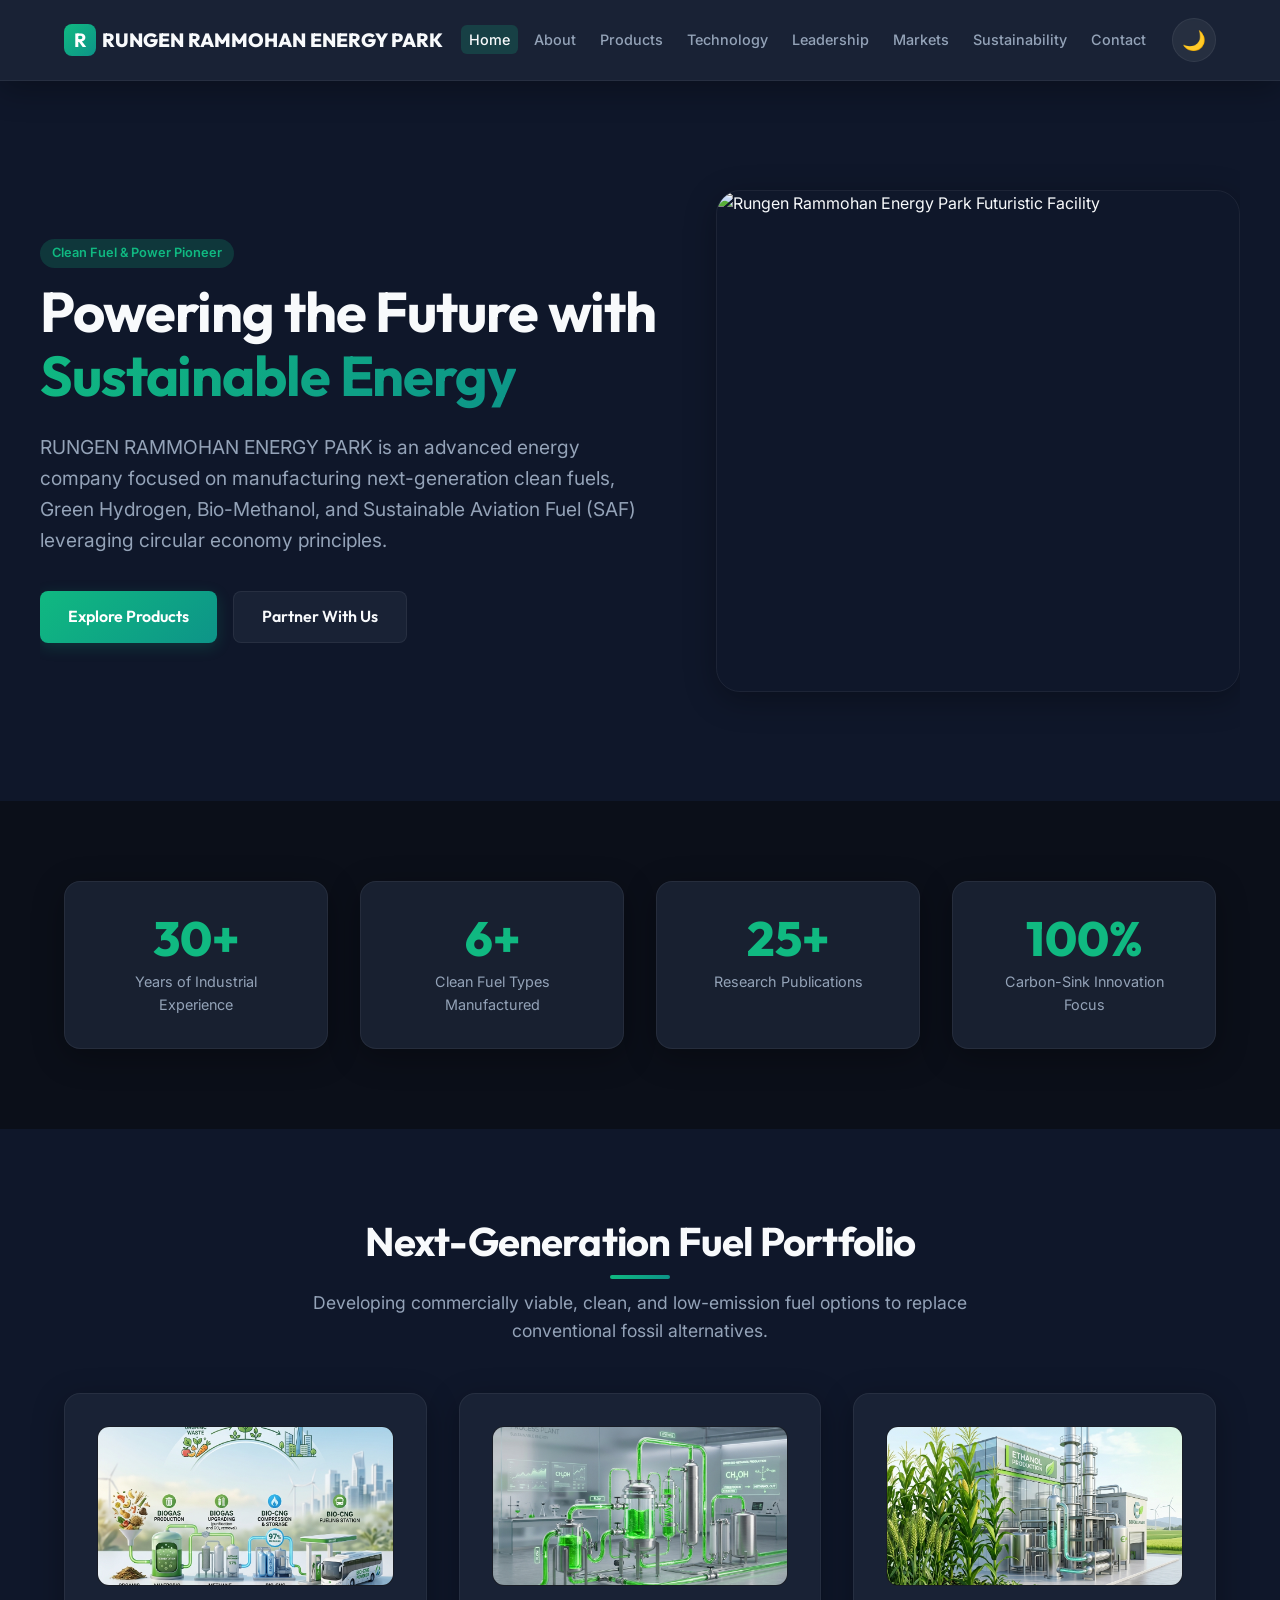
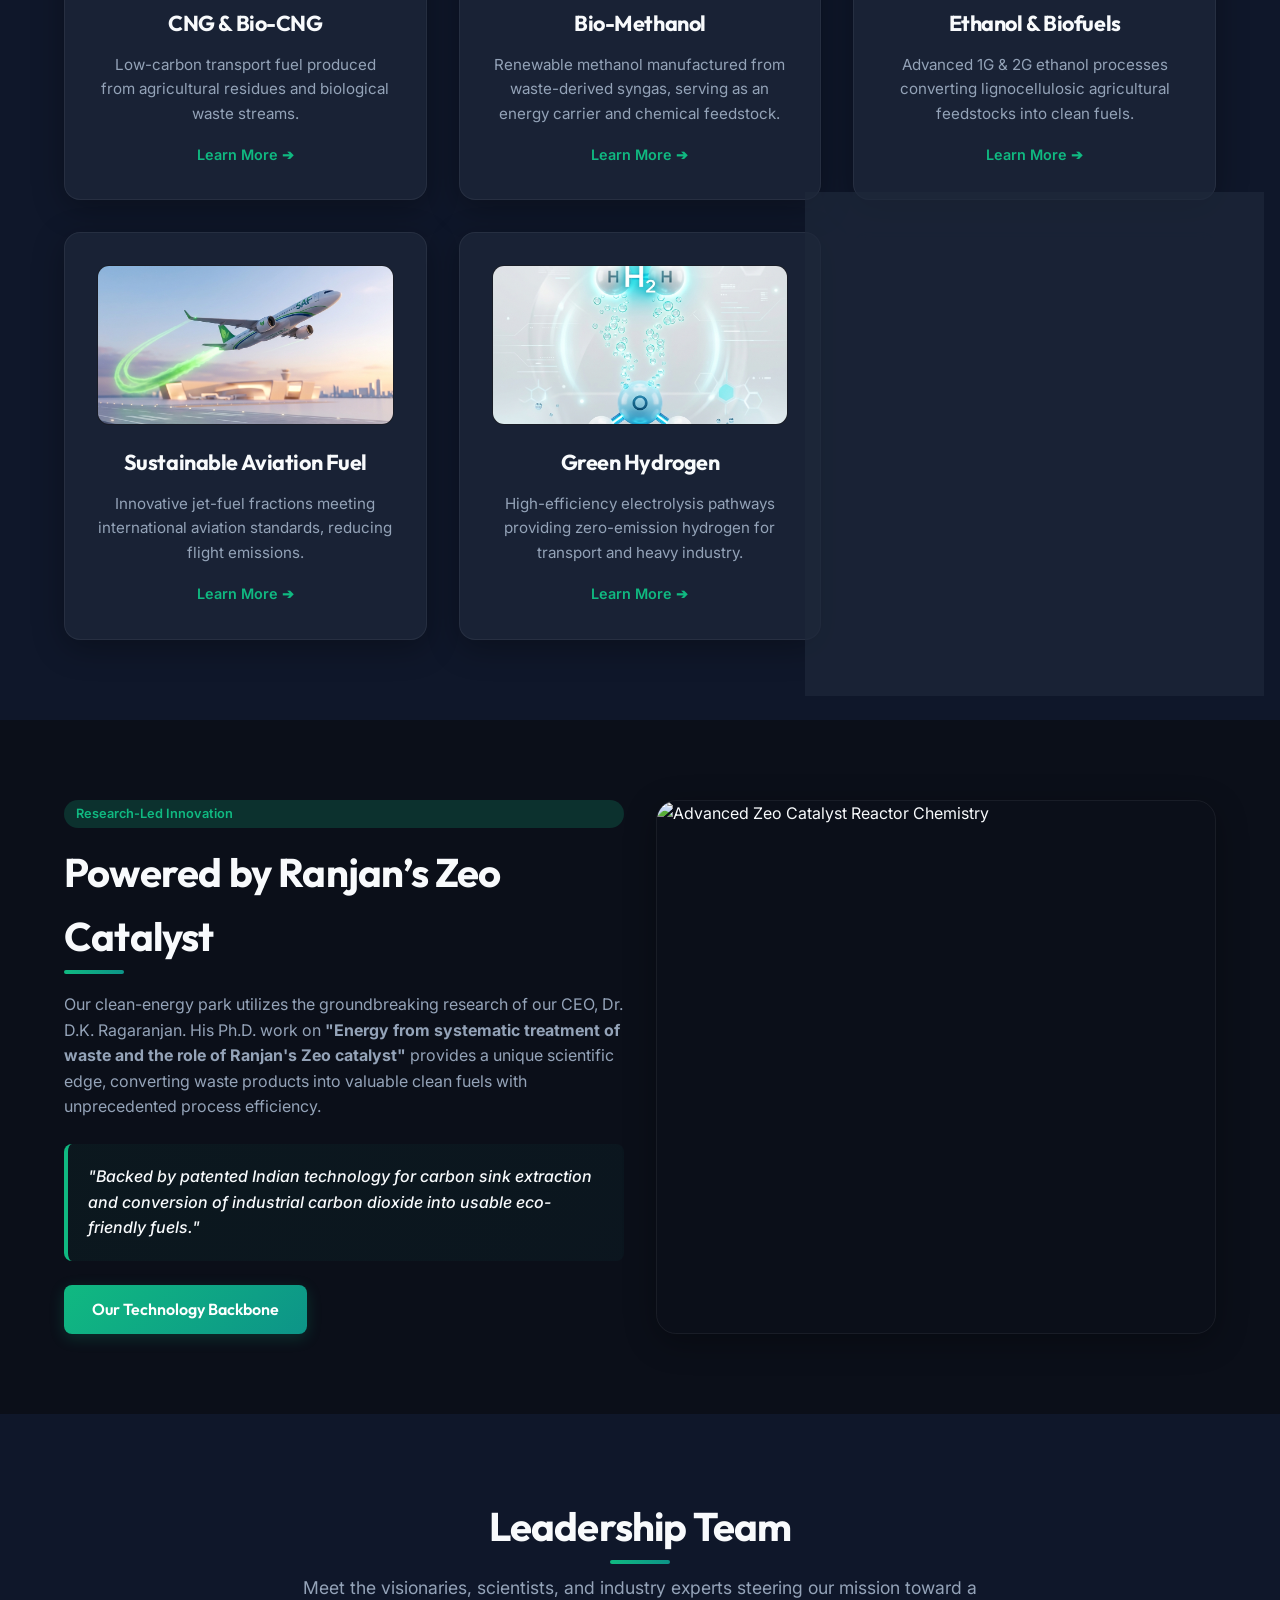
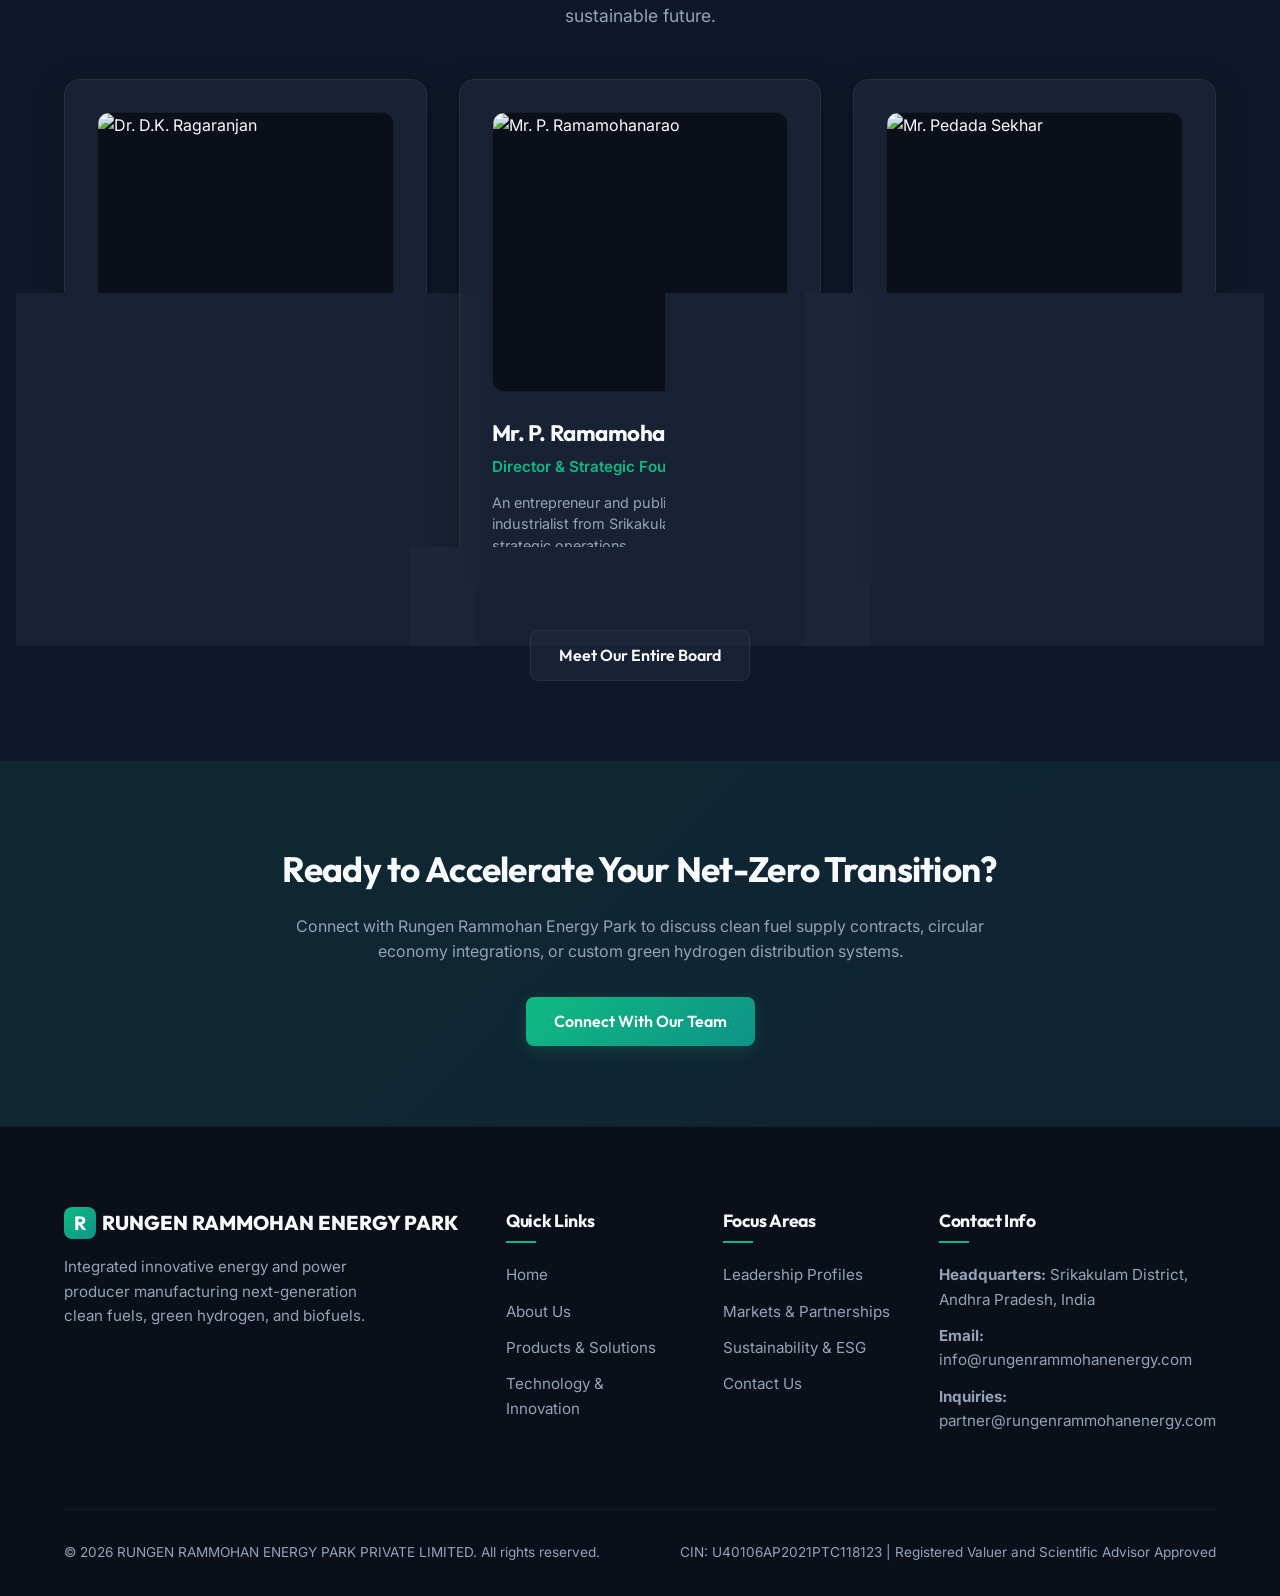
==== index.html @ f0327c50 "Add product card images and leadership section to home page" ====
<!DOCTYPE html>
<html lang="en" data-theme="dark">

<head>
  <meta charset="UTF-8">
  <meta name="viewport" content="width=device-width, initial-scale=1.0">
  <title>RUNGEN RAMMOHAN ENERGY PARK - Advanced Clean Fuels & Power Solutions</title>
  <meta name="description"
    content="RUNGEN RAMMOHAN ENERGY PARK PRIVATE LIMITED is an integrated innovative energy producer manufacturing CNG, Bio-Methanol, Ethanol, Biofuels, Green Hydrogen, and SAF.">
  <link rel="stylesheet" href="css/style.css">
</head>

<body>

  <!-- Global Header (Dynamic) -->
  <header id="global-header"></header>

  <!-- Hero Section -->
  <section class="hero-sec container">
    <div class="hero-grid animate-fade-up">
      <div class="hero-content">
        <div class="product-badge">Clean Fuel & Power Pioneer</div>
        <h1>Powering the Future with <span class="gradient-text">Sustainable Energy</span></h1>
        <p>RUNGEN RAMMOHAN ENERGY PARK is an advanced energy company focused on manufacturing next-generation clean
          fuels, Green Hydrogen, Bio-Methanol, and Sustainable Aviation Fuel (SAF) leveraging circular economy
          principles.</p>
        <div class="hero-buttons">
          <a href="products.html" class="btn btn-primary">Explore Products</a>
          <a href="contact.html" class="btn btn-secondary">Partner With Us</a>
        </div>
      </div>
      <div class="hero-visual">
        <img src="https://res.cloudinary.com/ddam1v1kr/image/upload/f_auto/q_auto/hero_kc0cg0.jpg"
          alt="Rungen Rammohan Energy Park Futuristic Facility">
      </div>
    </div>
  </section>

  <!-- Stats Section -->
  <section class="section section-bg-alt text-center">
    <div class="container grid grid-4 scroll-reveal">
      <div class="glass-card">
        <div class="stat-number">30+</div>
        <div class="stat-label">Years of Industrial Experience</div>
      </div>
      <div class="glass-card">
        <div class="stat-number">6+</div>
        <div class="stat-label">Clean Fuel Types Manufactured</div>
      </div>
      <div class="glass-card">
        <div class="stat-number">25+</div>
        <div class="stat-label">Research Publications</div>
      </div>
      <div class="glass-card">
        <div class="stat-number">100%</div>
        <div class="stat-label">Carbon-Sink Innovation Focus</div>
      </div>
    </div>
  </section>

  <!-- Product Snapshot -->
  <section class="section">
    <div class="container text-center">
      <h2 class="section-title scroll-reveal">Next-Generation Fuel Portfolio</h2>
      <p class="section-subtitle scroll-reveal">Developing commercially viable, clean, and low-emission fuel options to
        replace conventional fossil alternatives.</p>

      <div class="grid grid-3 scroll-reveal">
        <!-- Product 1 -->
        <div class="glass-card text-center">
          <div class="card-image-wrapper">
            <img src="images/cng_bio_cng.png" alt="CNG & Bio-CNG">
          </div>
          <h3 class="card-title">CNG & Bio-CNG</h3>
          <p class="card-desc">Low-carbon transport fuel produced from agricultural residues and biological waste
            streams.</p>
          <a href="products.html#cng" class="card-link">Learn More ➔</a>
        </div>

        <!-- Product 2 -->
        <div class="glass-card text-center">
          <div class="card-image-wrapper">
            <img src="images/bio_methanol.png" alt="Bio-Methanol">
          </div>
          <h3 class="card-title">Bio-Methanol</h3>
          <p class="card-desc">Renewable methanol manufactured from waste-derived syngas, serving as an energy carrier
            and chemical feedstock.</p>
          <a href="products.html#methanol" class="card-link">Learn More ➔</a>
        </div>

        <!-- Product 3 -->
        <div class="glass-card text-center">
          <div class="card-image-wrapper">
            <img src="images/ethanol_biofuels.png" alt="Ethanol & Biofuels">
          </div>
          <h3 class="card-title">Ethanol & Biofuels</h3>
          <p class="card-desc">Advanced 1G & 2G ethanol processes converting lignocellulosic agricultural feedstocks
            into clean fuels.</p>
          <a href="products.html#ethanol" class="card-link">Learn More ➔</a>
        </div>

        <!-- Product 4 -->
        <div class="glass-card text-center">
          <div class="card-image-wrapper">
            <img src="images/saf.png" alt="Sustainable Aviation Fuel">
          </div>
          <h3 class="card-title">Sustainable Aviation Fuel</h3>
          <p class="card-desc">Innovative jet-fuel fractions meeting international aviation standards, reducing flight
            emissions.</p>
          <a href="products.html#saf" class="card-link">Learn More ➔</a>
        </div>

        <!-- Product 5 -->
        <div class="glass-card text-center">
          <div class="card-image-wrapper">
            <img src="images/hydrogen.png" alt="Green Hydrogen">
          </div>
          <h3 class="card-title">Green Hydrogen</h3>
          <p class="card-desc">High-efficiency electrolysis pathways providing zero-emission hydrogen for transport and
            heavy industry.</p>
          <a href="products.html#hydrogen" class="card-link">Learn More ➔</a>
        </div>

        <!-- Product 6 -->
        <div class="glass-card text-center">
          <div class="card-image-wrapper">
            <img src="images/co2_fuels.png" alt="CO₂-Based Fuels">
          </div>
          <h3 class="card-title">CO₂-Based Fuels</h3>
          <p class="card-desc">Patented technologies converting captured flue gases and bioprocess carbon dioxide into
            fuels.</p>
          <a href="products.html#co2" class="card-link">Learn More ➔</a>
        </div>
      </div>
    </div>
  </section>

  <!-- Technology Snapshot Section -->
  <section class="section section-bg-alt">
    <div class="container grid grid-2 scroll-reveal">
      <div style="display: flex; flex-direction: column; justify-content: center;">
        <div class="product-badge">Research-Led Innovation</div>
        <h2 class="section-title left-align" style="margin-bottom: 24px;">Powered by Ranjan’s Zeo Catalyst</h2>
        <p style="color: var(--text-secondary); margin-bottom: 24px;">
          Our clean-energy park utilizes the groundbreaking research of our CEO, Dr. D.K. Ragaranjan. His Ph.D. work on
          <strong>"Energy from systematic treatment of waste and the role of Ranjan's Zeo catalyst"</strong> provides a
          unique scientific edge, converting waste products into valuable clean fuels with unprecedented process
          efficiency.
        </p>
        <div class="patent-box" style="padding: 20px; border-radius: 8px; margin-bottom: 24px;">
          <p style="font-style: italic; font-weight: 500;">"Backed by patented Indian technology for carbon sink
            extraction and conversion of industrial carbon dioxide into usable eco-friendly fuels."</p>
        </div>
        <div>
          <a href="technology.html" class="btn btn-primary">Our Technology Backbone</a>
        </div>
      </div>
      <div
        style="border-radius: 20px; overflow: hidden; box-shadow: var(--shadow); border: 1px solid var(--glass-border);">
        <img src="https://res.cloudinary.com/ddam1v1kr/image/upload/f_auto/q_auto/catalyst_knm5ip.jpg"
          alt="Advanced Zeo Catalyst Reactor Chemistry" style="width: 100%; height: 100%; object-fit: cover;">
      </div>
    </div>
  </section>

  <!-- Leadership Section -->
  <section class="section">
    <div class="container text-center">
      <h2 class="section-title scroll-reveal">Leadership Team</h2>
      <p class="section-subtitle scroll-reveal">Meet the visionaries, scientists, and industry experts steering our mission toward a sustainable future.</p>

      <div class="grid grid-3 scroll-reveal">
        <!-- Leader 1: Dr. Ragaranjan -->
        <div class="glass-card leader-card text-left">
          <div class="leader-image-wrapper">
            <img src="https://res.cloudinary.com/ddam1v1kr/image/upload/f_auto/q_auto/Screenshot_2026-06-07_at_18.39.14_sen15n.png" alt="Dr. D.K. Ragaranjan">
          </div>
          <div class="leader-info">
            <h3>Dr. D.K. Ragaranjan</h3>
            <div class="leader-title">Chief Executive Officer & Director</div>
            <p class="leader-bio" style="font-size: 0.9rem; line-height: 1.5; margin-bottom: 0;">
              Dr. Ragaranjan leads RREP’s technology strategy, plant engineering, and scientific collaborations.
            </p>
          </div>
        </div>

        <!-- Leader 2: Mr. Ramamohanarao -->
        <div class="glass-card leader-card text-left">
          <div class="leader-image-wrapper">
            <img src="https://res.cloudinary.com/ddam1v1kr/image/upload/f_auto/q_auto/WhatsApp_Image_2026-06-07_at_14.02.53_hp1xhj.jpg" alt="Mr. P. Ramamohanarao">
          </div>
          <div class="leader-info">
            <h3>Mr. P. Ramamohanarao</h3>
            <div class="leader-title">Director & Strategic Founder</div>
            <p class="leader-bio" style="font-size: 0.9rem; line-height: 1.5; margin-bottom: 0;">
              An entrepreneur and public-service oriented industrialist from Srikakulam managing strategic operations.
            </p>
          </div>
        </div>

        <!-- Leader 3: Mr. Pedada Sekhar -->
        <div class="glass-card leader-card text-left">
          <div class="leader-image-wrapper">
            <img src="https://res.cloudinary.com/ddam1v1kr/image/upload/f_auto/q_auto/WhatsApp_Image_2026-06-07_at_16.05.40_pgpogo.jpg" alt="Mr. Pedada Sekhar">
          </div>
          <div class="leader-info">
            <h3>Mr. Pedada Sekhar</h3>
            <div class="leader-title">Shareholder & Financial Expert</div>
            <p class="leader-bio" style="font-size: 0.9rem; line-height: 1.5; margin-bottom: 0;">
              Senior chartered accountancy professional supporting RREP in corporate finance and asset valuation.
            </p>
          </div>
        </div>
      </div>

      <div style="margin-top: 40px;" class="scroll-reveal">
        <a href="leadership.html" class="btn btn-secondary">Meet Our Entire Board</a>
      </div>
    </div>
  </section>

  <!-- Call to Action -->
  <section class="section text-center"
    style="background: linear-gradient(135deg, rgba(16, 185, 129, 0.1) 0%, rgba(13, 148, 136, 0.1) 100%);">
    <div class="container scroll-reveal" style="max-width: 800px;">
      <h2 style="font-size: 2.2rem; margin-bottom: 16px;">Ready to Accelerate Your Net-Zero Transition?</h2>
      <p style="color: var(--text-secondary); margin-bottom: 32px;">Connect with Rungen Rammohan Energy Park to discuss
        clean fuel supply contracts, circular economy integrations, or custom green hydrogen distribution systems.</p>
      <a href="contact.html" class="btn btn-primary">Connect With Our Team</a>
    </div>
  </section>

  <!-- Global Footer (Dynamic) -->
  <footer id="global-footer"></footer>

  <script src="js/main.js"></script>
</body>

</html>
---- css/style.css ----
/* 
 * RUNGEN RAMMOHAN ENERGY PARK - Global Stylesheet
 * Responsive, Premium Dark/Light Glassmorphism Theme
 */

@import url('https://fonts.googleapis.com/css2?family=Inter:wght@300;400;500;600;700&family=Outfit:wght@400;500;600;700;800&display=swap');

/* Color Variables and Theme Configuration */
:root {
  /* Default: Dark Theme (Premium Midnight Slate) */
  --bg-primary: #0f172a;
  --bg-secondary: #1e293b;
  --bg-tertiary: #0b0f19;
  --text-primary: #f8fafc;
  --text-secondary: #94a3b8;
  --accent: #10b981; /* Emerald Clean Energy */
  --accent-hover: #34d399;
  --accent-secondary: #0d9488; /* Advanced Teal */
  --accent-glow: rgba(16, 185, 129, 0.2);
  --glass-bg: rgba(30, 41, 59, 0.7);
  --glass-border: rgba(255, 255, 255, 0.06);
  --shadow: 0 8px 32px 0 rgba(0, 0, 0, 0.3);
  --transition-speed: 0.3s;
}

[data-theme="light"] {
  /* Light Theme */
  --bg-primary: #f8fafc;
  --bg-secondary: #ffffff;
  --bg-tertiary: #f1f5f9;
  --text-primary: #0f172a;
  --text-secondary: #475569;
  --accent: #059669;
  --accent-hover: #047857;
  --accent-secondary: #0f766e;
  --accent-glow: rgba(5, 150, 105, 0.1);
  --glass-bg: rgba(255, 255, 255, 0.75);
  --glass-border: rgba(15, 23, 42, 0.08);
  --shadow: 0 8px 32px 0 rgba(148, 163, 184, 0.12);
}

/* Reset and Base Styles */
* {
  box-sizing: border-box;
  margin: 0;
  padding: 0;
}

html {
  scroll-behavior: smooth;
}

body {
  font-family: 'Inter', sans-serif;
  background-color: var(--bg-primary);
  color: var(--text-primary);
  line-height: 1.6;
  overflow-x: hidden;
  transition: background-color var(--transition-speed) ease, color var(--transition-speed) ease;
}

h1, h2, h3, h4, h5, h6 {
  font-family: 'Outfit', sans-serif;
  font-weight: 700;
  letter-spacing: -0.02em;
}

a {
  color: inherit;
  text-decoration: none;
  transition: color var(--transition-speed) ease;
}

button, .btn {
  font-family: 'Outfit', sans-serif;
  font-weight: 600;
  cursor: pointer;
  border: none;
  outline: none;
  transition: all var(--transition-speed) ease;
}

img {
  max-width: 100%;
  height: auto;
  display: block;
}

/* Layout Utilities */
.container {
  width: 100%;
  max-width: 1200px;
  margin: 0 auto;
  padding: 0 24px;
}

.section {
  padding: 80px 0;
  position: relative;
}

.section-bg-alt {
  background-color: var(--bg-tertiary);
}

.flex { display: flex; }
.flex-col { flex-direction: column; }
.justify-between { justify-content: space-between; }
.align-center { align-items: center; }
.text-center { text-align: center; }
.text-left { text-align: left; }

.grid {
  display: grid;
  gap: 32px;
}

.grid-2 { grid-template-columns: repeat(2, 1fr); }
.grid-3 { grid-template-columns: repeat(3, 1fr); }
.grid-4 { grid-template-columns: repeat(4, 1fr); }

@media (max-width: 992px) {
  .grid-3, .grid-4 { grid-template-columns: repeat(2, 1fr); }
  .section { padding: 60px 0; }
}

@media (max-width: 768px) {
  .grid-2, .grid-3, .grid-4 { grid-template-columns: 1fr; }
  .flex-mobile-col { flex-direction: column; }
}

/* Headers & Typography */
.section-title {
  font-size: 2.5rem;
  margin-bottom: 16px;
  position: relative;
  display: inline-block;
}

.section-title::after {
  content: '';
  position: absolute;
  bottom: -6px;
  left: 50%;
  transform: translateX(-50%);
  width: 60px;
  height: 4px;
  background: linear-gradient(90deg, var(--accent), var(--accent-secondary));
  border-radius: 2px;
}

.section-title.left-align::after {
  left: 0;
  transform: none;
}

.section-subtitle {
  color: var(--text-secondary);
  font-size: 1.1rem;
  max-width: 700px;
  margin: 0 auto 48px auto;
}

.gradient-text {
  background: linear-gradient(135deg, var(--accent) 0%, var(--accent-secondary) 100%);
  -webkit-background-clip: text;
  -webkit-text-fill-color: transparent;
}

/* Navigation Menu */
header {
  position: sticky;
  top: 0;
  width: 100%;
  z-index: 1000;
  background-color: var(--glass-bg);
  backdrop-filter: blur(12px);
  -webkit-backdrop-filter: blur(12px);
  border-bottom: 1px solid var(--glass-border);
  box-shadow: var(--shadow);
  transition: all var(--transition-speed) ease;
}

.navbar {
  height: 80px;
  display: flex;
  justify-content: space-between;
  align-items: center;
}

.logo {
  font-family: 'Outfit', sans-serif;
  font-size: 1.2rem;
  font-weight: 800;
  display: flex;
  align-items: center;
  gap: 6px;
}

.logo span {
  white-space: nowrap;
}

@media (max-width: 576px) {
  .logo span {
    white-space: normal;
    font-size: 1.05rem;
    line-height: 1.2;
  }
}

.logo-icon {
  width: 32px;
  height: 32px;
  background: linear-gradient(135deg, var(--accent), var(--accent-secondary));
  border-radius: 8px;
  display: flex;
  align-items: center;
  justify-content: center;
  color: #fff;
  font-weight: bold;
}

.nav-links {
  display: flex;
  gap: 8px;
  list-style: none;
  align-items: center;
}

.nav-links a {
  font-weight: 500;
  font-size: 0.9rem;
  padding: 6px 8px;
  border-radius: 6px;
  color: var(--text-secondary);
}

.nav-links a:hover, .nav-links a.active {
  color: var(--text-primary);
  background-color: var(--accent-glow);
}

.controls {
  display: flex;
  align-items: center;
  gap: 16px;
}

/* Theme Toggle Button */
.theme-toggle-btn {
  background: var(--glass-border);
  width: 44px;
  height: 44px;
  border-radius: 50%;
  display: flex;
  align-items: center;
  justify-content: center;
  color: var(--text-primary);
  border: 1px solid var(--glass-border);
  font-size: 1.2rem;
}

.theme-toggle-btn:hover {
  background-color: var(--accent-glow);
  border-color: var(--accent);
}

/* Mobile Menu Toggle */
.mobile-toggle {
  display: none;
  font-size: 1.5rem;
  background: none;
  color: var(--text-primary);
  padding: 8px;
}

@media (max-width: 1150px) {
  .mobile-toggle {
    display: block;
  }
  .nav-links {
    display: none;
    position: absolute;
    top: 80px;
    left: 0;
    width: 100%;
    background-color: var(--bg-secondary);
    border-bottom: 1px solid var(--glass-border);
    flex-direction: column;
    padding: 24px 0;
    gap: 16px;
    box-shadow: var(--shadow);
  }
  .nav-links.active {
    display: flex;
  }
}

/* Button Styles */
.btn {
  display: inline-flex;
  align-items: center;
  justify-content: center;
  padding: 12px 28px;
  border-radius: 8px;
  font-size: 1rem;
}

.btn-primary {
  background: linear-gradient(135deg, var(--accent) 0%, var(--accent-secondary) 100%);
  color: #ffffff;
  box-shadow: 0 4px 15px var(--accent-glow);
}

.btn-primary:hover {
  transform: translateY(-2px);
  box-shadow: 0 6px 20px var(--accent-glow);
  filter: brightness(1.1);
}

.btn-secondary {
  background-color: var(--glass-bg);
  color: var(--text-primary);
  border: 1px solid var(--glass-border);
}

.btn-secondary:hover {
  background-color: var(--accent-glow);
  border-color: var(--accent);
  transform: translateY(-2px);
}

/* Hero Section style */
.hero-sec {
  min-height: 80vh;
  display: flex;
  align-items: center;
  padding: 80px 0;
  position: relative;
  overflow: hidden;
}

.hero-grid {
  display: grid;
  grid-template-columns: 1.2fr 1fr;
  align-items: center;
  gap: 48px;
}

.hero-content h1 {
  font-size: 3.5rem;
  line-height: 1.15;
  margin-bottom: 24px;
}

.hero-content p {
  font-size: 1.2rem;
  color: var(--text-secondary);
  margin-bottom: 36px;
  max-width: 600px;
}

.hero-buttons {
  display: flex;
  gap: 16px;
}

.hero-visual {
  position: relative;
  border-radius: 24px;
  overflow: hidden;
  box-shadow: var(--shadow);
  border: 1px solid var(--glass-border);
}

.hero-visual img {
  width: 100%;
  height: 500px;
  object-fit: cover;
  transition: transform 10s ease;
}

.hero-visual:hover img {
  transform: scale(1.05);
}

@media (max-width: 992px) {
  .hero-grid {
    grid-template-columns: 1fr;
    text-align: center;
  }
  .hero-content h1 {
    font-size: 2.8rem;
  }
  .hero-content p {
    margin: 0 auto 36px auto;
  }
  .hero-buttons {
    justify-content: center;
  }
  .hero-visual img {
    height: 350px;
  }
}

/* Cards & Glassmorphism Panels */
.glass-card {
  background-color: var(--glass-bg);
  backdrop-filter: blur(8px);
  -webkit-backdrop-filter: blur(8px);
  border: 1px solid var(--glass-border);
  border-radius: 16px;
  padding: 32px;
  box-shadow: var(--shadow);
  transition: transform var(--transition-speed) ease, border-color var(--transition-speed) ease, box-shadow var(--transition-speed) ease;
}

.glass-card:hover {
  transform: translateY(-6px);
  border-color: var(--accent);
  box-shadow: 0 12px 40px var(--accent-glow);
}

.card-icon {
  width: 50px;
  height: 50px;
  background: var(--accent-glow);
  border-radius: 12px;
  display: flex;
  align-items: center;
  justify-content: center;
  color: var(--accent);
  font-size: 1.5rem;
  margin-bottom: 24px;
}

.card-image-wrapper {
  width: 100%;
  height: 160px;
  border-radius: 12px;
  overflow: hidden;
  margin-bottom: 20px;
  border: 1px solid var(--glass-border);
  background-color: var(--bg-tertiary);
}

.card-image-wrapper img {
  width: 100%;
  height: 100%;
  object-fit: cover;
  transition: transform var(--transition-speed) ease;
}

.glass-card:hover .card-image-wrapper img {
  transform: scale(1.05);
}

.card-title {
  font-size: 1.35rem;
  margin-bottom: 12px;
}

.card-desc {
  color: var(--text-secondary);
  font-size: 0.95rem;
  margin-bottom: 16px;
}

.card-link {
  display: inline-flex;
  align-items: center;
  gap: 8px;
  color: var(--accent);
  font-weight: 600;
  font-size: 0.9rem;
}

.card-link:hover {
  color: var(--accent-hover);
}

/* Timeline & Journey */
.timeline {
  position: relative;
  max-width: 800px;
  margin: 0 auto;
}

.timeline::after {
  content: '';
  position: absolute;
  width: 4px;
  background-color: var(--glass-border);
  top: 0;
  bottom: 0;
  left: 50%;
  margin-left: -2px;
}

.timeline-item {
  padding: 10px 40px;
  position: relative;
  background-color: inherit;
  width: 50%;
}

.timeline-item::after {
  content: '';
  position: absolute;
  width: 20px;
  height: 20px;
  right: -10px;
  background-color: var(--bg-primary);
  border: 4px solid var(--accent);
  top: 15px;
  border-radius: 50%;
  z-index: 1;
}

.left-timeline { left: 0; }
.right-timeline { left: 50%; }

.right-timeline::after { left: -10px; }

.timeline-content {
  padding: 20px 30px;
  background-color: var(--glass-bg);
  position: relative;
  border-radius: 12px;
  border: 1px solid var(--glass-border);
}

@media screen and (max-width: 600px) {
  .timeline::after { left: 31px; }
  .timeline-item {
    width: 100%;
    padding-left: 70px;
    padding-right: 25px;
  }
  .timeline-item::after {
    left: 21px;
    right: auto;
  }
  .left-timeline, .right-timeline {
    left: 0;
  }
}

/* Leadership Section Styles */
.leader-card {
  display: flex;
  flex-direction: column;
  height: 100%;
}

.leader-image-wrapper {
  position: relative;
  width: 100%;
  height: 280px;
  border-radius: 12px;
  overflow: hidden;
  margin-bottom: 24px;
  background-color: var(--bg-tertiary);
  border: 1px solid var(--glass-border);
}

.leader-image-wrapper img {
  width: 100%;
  height: 100%;
  object-fit: cover;
  object-position: center top;
}

.leader-placeholder {
  width: 100%;
  height: 100%;
  display: flex;
  flex-direction: column;
  align-items: center;
  justify-content: center;
  color: var(--accent);
  font-size: 3.5rem;
  background: linear-gradient(135deg, var(--bg-secondary) 0%, var(--bg-tertiary) 100%);
}

.leader-placeholder-initials {
  font-weight: 800;
  font-family: 'Outfit', sans-serif;
  letter-spacing: 2px;
}

.leader-placeholder-title {
  font-size: 0.9rem;
  color: var(--text-secondary);
  margin-top: 8px;
  font-family: 'Inter', sans-serif;
}

.leader-info h3 {
  font-size: 1.4rem;
  margin-bottom: 4px;
}

.leader-title {
  color: var(--accent);
  font-weight: 600;
  font-size: 0.95rem;
  margin-bottom: 12px;
}

.leader-bio {
  color: var(--text-secondary);
  font-size: 0.95rem;
  margin-bottom: 16px;
}

.leader-meta {
  font-size: 0.85rem;
  border-top: 1px solid var(--glass-border);
  padding-top: 16px;
  margin-top: auto;
}

.leader-meta p {
  margin-bottom: 6px;
}

/* Forms & Interactive elements */
.contact-grid {
  display: grid;
  grid-template-columns: 1fr 1.5fr;
  gap: 48px;
}

@media (max-width: 992px) {
  .contact-grid {
    grid-template-columns: 1fr;
  }
}

.info-item {
  display: flex;
  gap: 16px;
  margin-bottom: 32px;
}

.info-icon {
  width: 48px;
  height: 48px;
  background-color: var(--accent-glow);
  border-radius: 8px;
  display: flex;
  align-items: center;
  justify-content: center;
  color: var(--accent);
  font-size: 1.3rem;
  flex-shrink: 0;
}

.info-content h4 {
  font-size: 1.1rem;
  margin-bottom: 4px;
}

.info-content p {
  color: var(--text-secondary);
}

.contact-form {
  display: flex;
  flex-direction: column;
  gap: 20px;
}

.form-group {
  display: flex;
  flex-direction: column;
  gap: 8px;
}

.form-group label {
  font-weight: 600;
  font-size: 0.9rem;
}

.form-control {
  background-color: var(--bg-tertiary);
  border: 1px solid var(--glass-border);
  border-radius: 8px;
  padding: 14px 18px;
  color: var(--text-primary);
  font-family: inherit;
  font-size: 0.95rem;
  transition: all var(--transition-speed) ease;
}

.form-control:focus {
  border-color: var(--accent);
  box-shadow: 0 0 0 3px var(--accent-glow);
  outline: none;
  background-color: var(--bg-secondary);
}

textarea.form-control {
  resize: vertical;
  min-height: 150px;
}

.form-alert {
  padding: 16px;
  border-radius: 8px;
  display: none;
  font-weight: 500;
}

.form-alert.success {
  background-color: rgba(16, 185, 129, 0.15);
  border: 1px solid rgba(16, 185, 129, 0.3);
  color: #34d399;
  display: block;
}

/* Footer style */
footer {
  background-color: var(--bg-tertiary);
  border-top: 1px solid var(--glass-border);
  padding: 80px 0 32px 0;
  font-size: 0.95rem;
}

.footer-grid {
  display: grid;
  grid-template-columns: 1.5fr 1fr 1fr 1fr;
  gap: 48px;
  margin-bottom: 64px;
}

@media (max-width: 992px) {
  .footer-grid {
    grid-template-columns: 1.5fr 1fr 1fr;
  }
}

@media (max-width: 768px) {
  .footer-grid {
    grid-template-columns: 1fr;
    gap: 32px;
  }
}

.footer-brand h3 {
  font-size: 1.3rem;
  margin-bottom: 16px;
}

.footer-brand p {
  color: var(--text-secondary);
  margin-bottom: 24px;
  max-width: 320px;
}

.footer-col h4 {
  font-size: 1.1rem;
  margin-bottom: 20px;
  position: relative;
  padding-bottom: 8px;
}

.footer-col h4::after {
  content: '';
  position: absolute;
  bottom: 0;
  left: 0;
  width: 30px;
  height: 2px;
  background-color: var(--accent);
}

.footer-links {
  list-style: none;
}

.footer-links li {
  margin-bottom: 12px;
}

.footer-links a {
  color: var(--text-secondary);
}

.footer-links a:hover {
  color: var(--accent);
  padding-left: 4px;
}

.footer-bottom {
  border-top: 1px solid var(--glass-border);
  padding-top: 32px;
  display: flex;
  justify-content: space-between;
  align-items: center;
  color: var(--text-secondary);
  font-size: 0.85rem;
}

@media (max-width: 768px) {
  .footer-bottom {
    flex-direction: column;
    gap: 16px;
    text-align: center;
  }
}

/* Animations & Scroll reveal effects */
@keyframes fadeInUp {
  from {
    opacity: 0;
    transform: translateY(20px);
  }
  to {
    opacity: 1;
    transform: translateY(0);
  }
}

.animate-fade-up {
  animation: fadeInUp 0.8s cubic-bezier(0.16, 1, 0.3, 1) forwards;
}

.scroll-reveal {
  opacity: 0;
  transform: translateY(30px);
  transition: opacity 0.8s ease, transform 0.8s ease;
}

.scroll-reveal.revealed {
  opacity: 1;
  transform: translateY(0);
}

/* Custom styles for specific sub-components */
.product-badge {
  background-color: var(--accent-glow);
  color: var(--accent);
  padding: 4px 12px;
  border-radius: 99px;
  font-size: 0.8rem;
  font-weight: 600;
  display: inline-block;
  margin-bottom: 12px;
}

.stat-number {
  font-family: 'Outfit', sans-serif;
  font-size: 3rem;
  font-weight: 800;
  line-height: 1;
  color: var(--accent);
  margin-bottom: 8px;
}

.stat-label {
  color: var(--text-secondary);
  font-size: 0.9rem;
}

.patent-box {
  background: linear-gradient(135deg, rgba(16, 185, 129, 0.05) 0%, rgba(13, 148, 136, 0.05) 100%);
  border-left: 4px solid var(--accent);
}

.achievement-pill {
  background-color: var(--bg-tertiary);
  border: 1px solid var(--glass-border);
  border-radius: 8px;
  padding: 12px 18px;
  display: flex;
  align-items: center;
  gap: 12px;
  font-size: 0.9rem;
}

.achievement-icon {
  color: var(--accent);
  font-size: 1.2rem;
}
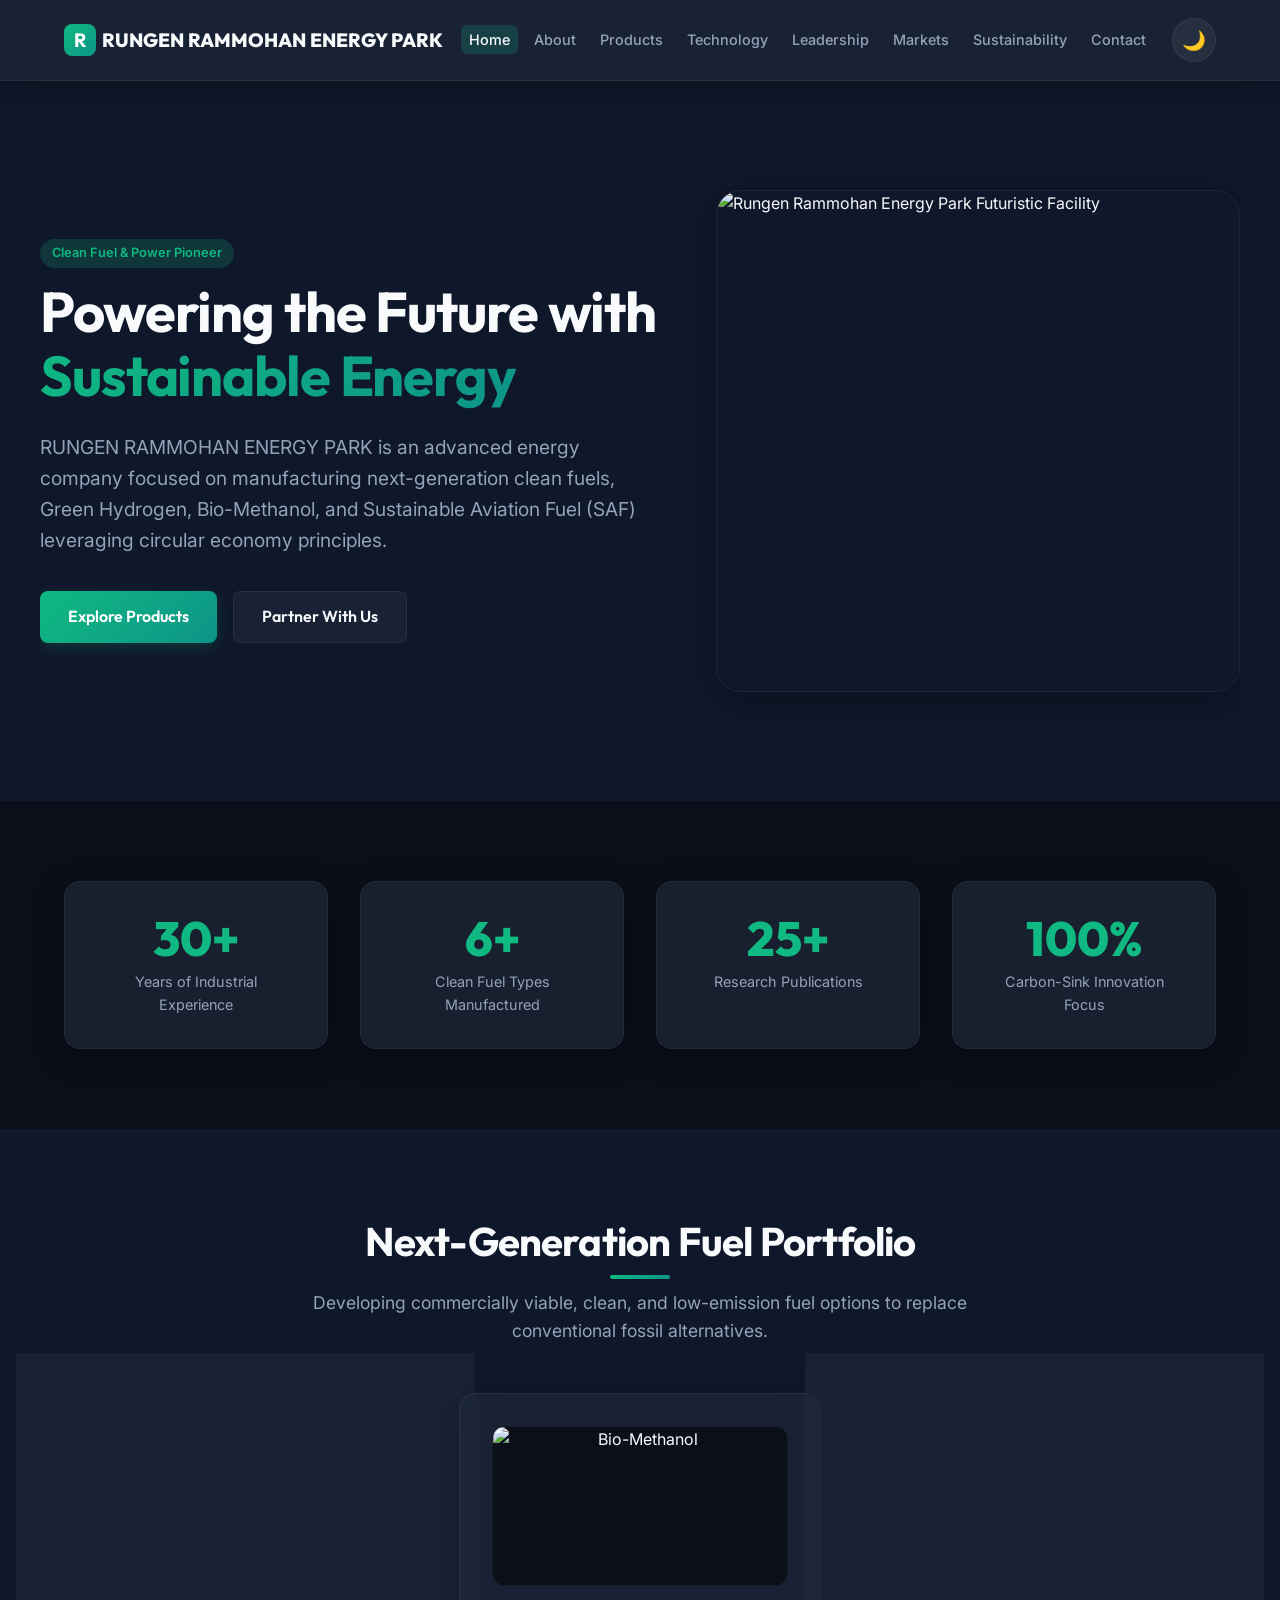
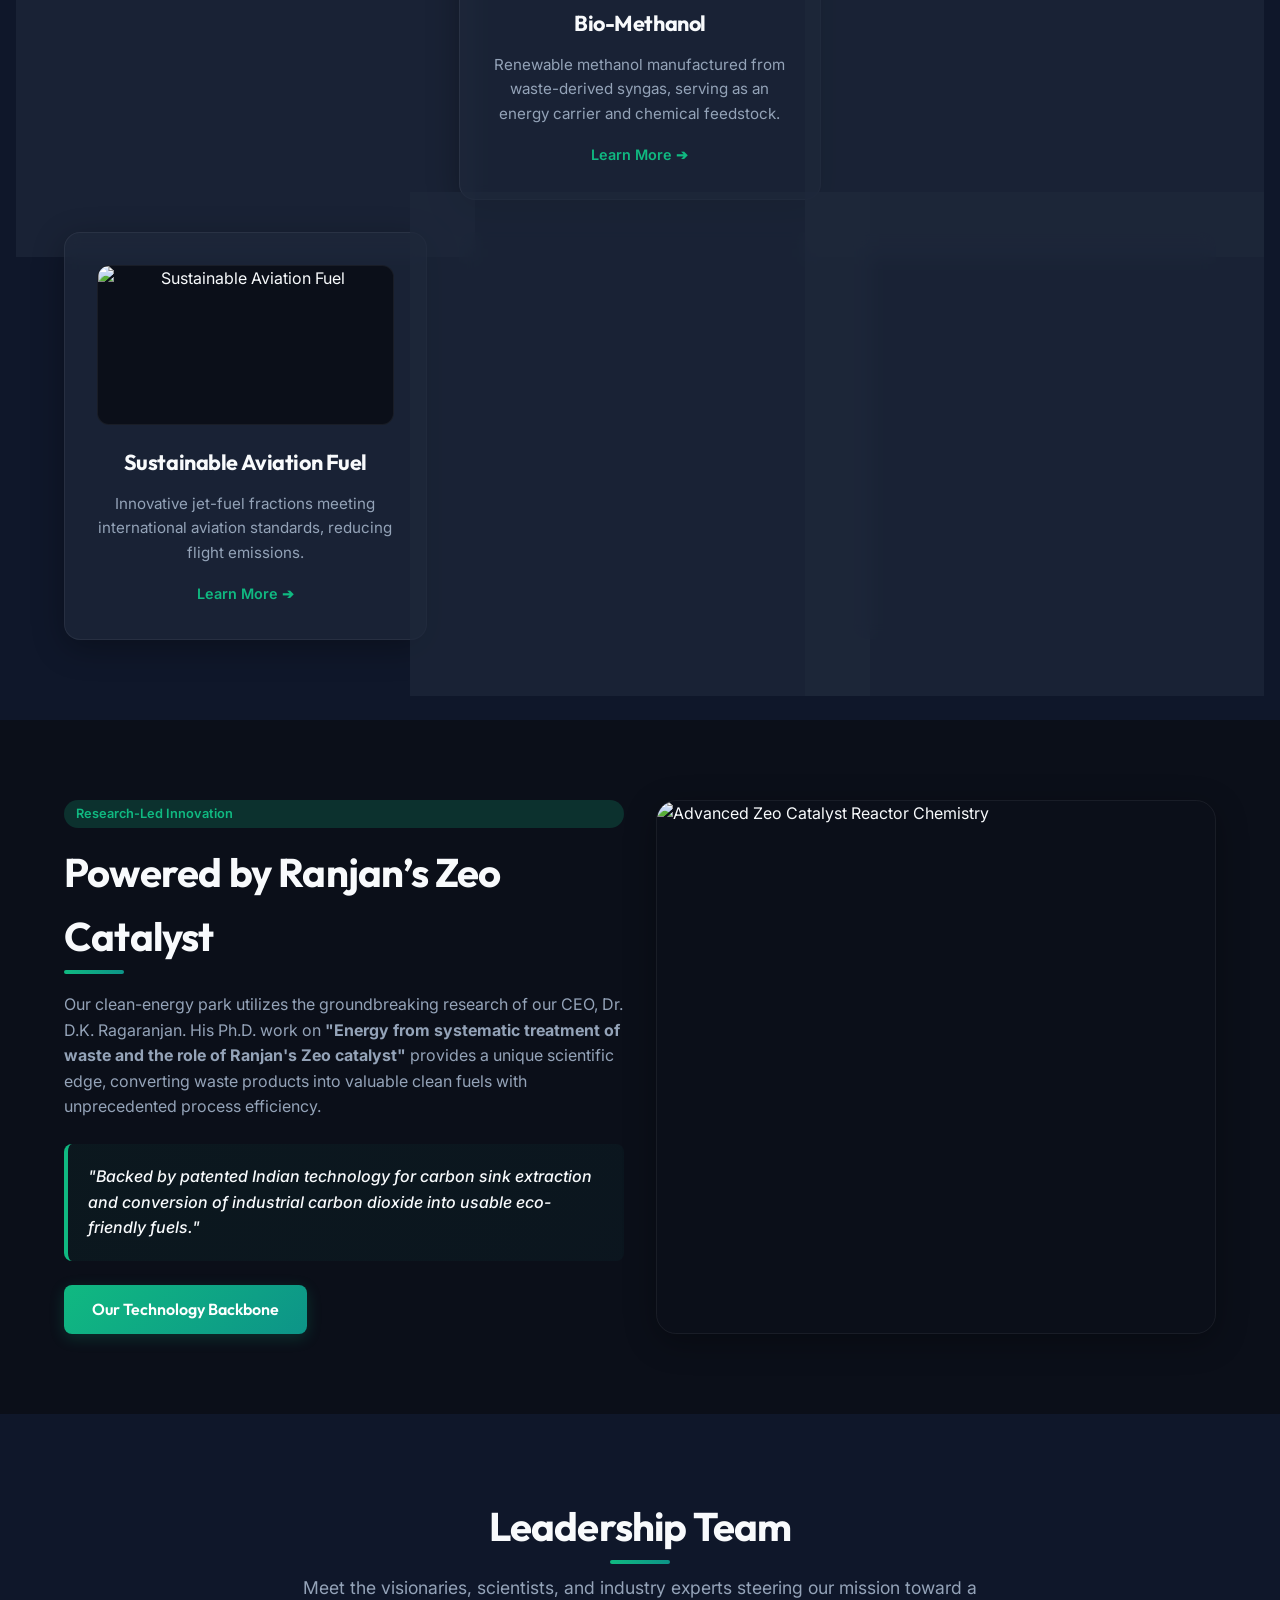
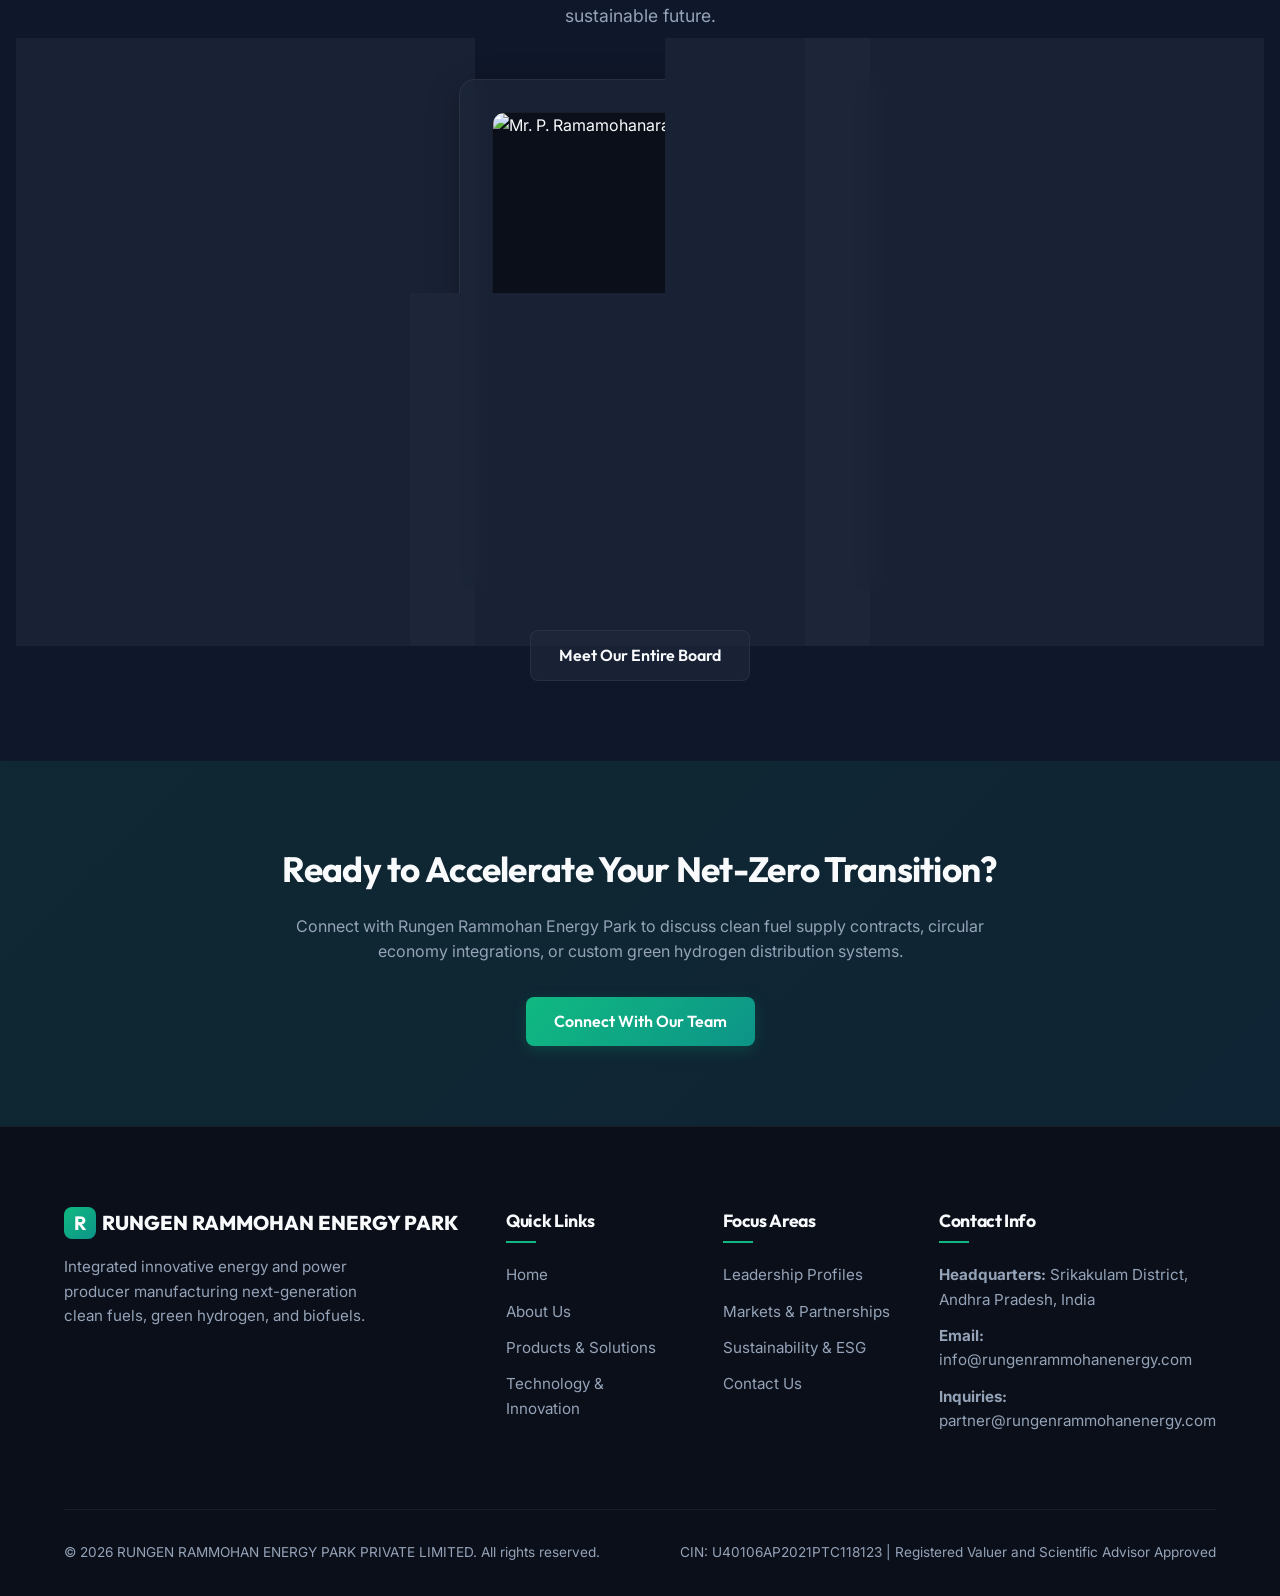
==== commit 28ee9305: "update images urls" ====
--- a/index.html
+++ b/index.html
@@ -69,7 +69,8 @@
         <!-- Product 1 -->
         <div class="glass-card text-center">
           <div class="card-image-wrapper">
-            <img src="images/cng_bio_cng.png" alt="CNG & Bio-CNG">
+            <img src="https://res.cloudinary.com/ddam1v1kr/image/upload/f_auto/q_auto/cng_bio_cng_vsr6di.jpg"
+              alt="CNG & Bio-CNG">
           </div>
           <h3 class="card-title">CNG & Bio-CNG</h3>
           <p class="card-desc">Low-carbon transport fuel produced from agricultural residues and biological waste
@@ -80,7 +81,8 @@
         <!-- Product 2 -->
         <div class="glass-card text-center">
           <div class="card-image-wrapper">
-            <img src="images/bio_methanol.png" alt="Bio-Methanol">
+            <img src="https://res.cloudinary.com/ddam1v1kr/image/upload/f_auto/q_auto/bio_methanol_b2hlxe.jpg"
+              alt="Bio-Methanol">
           </div>
           <h3 class="card-title">Bio-Methanol</h3>
           <p class="card-desc">Renewable methanol manufactured from waste-derived syngas, serving as an energy carrier
@@ -91,7 +93,8 @@
         <!-- Product 3 -->
         <div class="glass-card text-center">
           <div class="card-image-wrapper">
-            <img src="images/ethanol_biofuels.png" alt="Ethanol & Biofuels">
+            <img src="https://res.cloudinary.com/ddam1v1kr/image/upload/f_auto/q_auto/ethanol_biofuels_yvacib.jpg"
+              alt="Ethanol & Biofuels">
           </div>
           <h3 class="card-title">Ethanol & Biofuels</h3>
           <p class="card-desc">Advanced 1G & 2G ethanol processes converting lignocellulosic agricultural feedstocks
@@ -102,7 +105,8 @@
         <!-- Product 4 -->
         <div class="glass-card text-center">
           <div class="card-image-wrapper">
-            <img src="images/saf.png" alt="Sustainable Aviation Fuel">
+            <img src="https://res.cloudinary.com/ddam1v1kr/image/upload/f_auto/q_auto/saf_yttp9l.jpg"
+              alt="Sustainable Aviation Fuel">
           </div>
           <h3 class="card-title">Sustainable Aviation Fuel</h3>
           <p class="card-desc">Innovative jet-fuel fractions meeting international aviation standards, reducing flight
@@ -113,7 +117,8 @@
         <!-- Product 5 -->
         <div class="glass-card text-center">
           <div class="card-image-wrapper">
-            <img src="images/hydrogen.png" alt="Green Hydrogen">
+            <img src="https://res.cloudinary.com/ddam1v1kr/image/upload/f_auto/q_auto/hydrogen_zqkwk7.jpg"
+              alt="Green Hydrogen">
           </div>
           <h3 class="card-title">Green Hydrogen</h3>
           <p class="card-desc">High-efficiency electrolysis pathways providing zero-emission hydrogen for transport and
@@ -124,7 +129,8 @@
         <!-- Product 6 -->
         <div class="glass-card text-center">
           <div class="card-image-wrapper">
-            <img src="images/co2_fuels.png" alt="CO₂-Based Fuels">
+            <img src="https://res.cloudinary.com/ddam1v1kr/image/upload/f_auto/q_auto/co2_fuels_yve3et.jpg"
+              alt="CO₂-Based Fuels">
           </div>
           <h3 class="card-title">CO₂-Based Fuels</h3>
           <p class="card-desc">Patented technologies converting captured flue gases and bioprocess carbon dioxide into
@@ -167,13 +173,16 @@
   <section class="section">
     <div class="container text-center">
       <h2 class="section-title scroll-reveal">Leadership Team</h2>
-      <p class="section-subtitle scroll-reveal">Meet the visionaries, scientists, and industry experts steering our mission toward a sustainable future.</p>
+      <p class="section-subtitle scroll-reveal">Meet the visionaries, scientists, and industry experts steering our
+        mission toward a sustainable future.</p>
 
       <div class="grid grid-3 scroll-reveal">
         <!-- Leader 1: Dr. Ragaranjan -->
         <div class="glass-card leader-card text-left">
           <div class="leader-image-wrapper">
-            <img src="https://res.cloudinary.com/ddam1v1kr/image/upload/f_auto/q_auto/Screenshot_2026-06-07_at_18.39.14_sen15n.png" alt="Dr. D.K. Ragaranjan">
+            <img
+              src="https://res.cloudinary.com/ddam1v1kr/image/upload/f_auto/q_auto/Screenshot_2026-06-07_at_18.39.14_sen15n.png"
+              alt="Dr. D.K. Ragaranjan">
           </div>
           <div class="leader-info">
             <h3>Dr. D.K. Ragaranjan</h3>
@@ -187,7 +196,9 @@
         <!-- Leader 2: Mr. Ramamohanarao -->
         <div class="glass-card leader-card text-left">
           <div class="leader-image-wrapper">
-            <img src="https://res.cloudinary.com/ddam1v1kr/image/upload/f_auto/q_auto/WhatsApp_Image_2026-06-07_at_14.02.53_hp1xhj.jpg" alt="Mr. P. Ramamohanarao">
+            <img
+              src="https://res.cloudinary.com/ddam1v1kr/image/upload/f_auto/q_auto/WhatsApp_Image_2026-06-07_at_14.02.53_hp1xhj.jpg"
+              alt="Mr. P. Ramamohanarao">
           </div>
           <div class="leader-info">
             <h3>Mr. P. Ramamohanarao</h3>
@@ -201,7 +212,9 @@
         <!-- Leader 3: Mr. Pedada Sekhar -->
         <div class="glass-card leader-card text-left">
           <div class="leader-image-wrapper">
-            <img src="https://res.cloudinary.com/ddam1v1kr/image/upload/f_auto/q_auto/WhatsApp_Image_2026-06-07_at_16.05.40_pgpogo.jpg" alt="Mr. Pedada Sekhar">
+            <img
+              src="https://res.cloudinary.com/ddam1v1kr/image/upload/f_auto/q_auto/WhatsApp_Image_2026-06-07_at_16.05.40_pgpogo.jpg"
+              alt="Mr. Pedada Sekhar">
           </div>
           <div class="leader-info">
             <h3>Mr. Pedada Sekhar</h3>
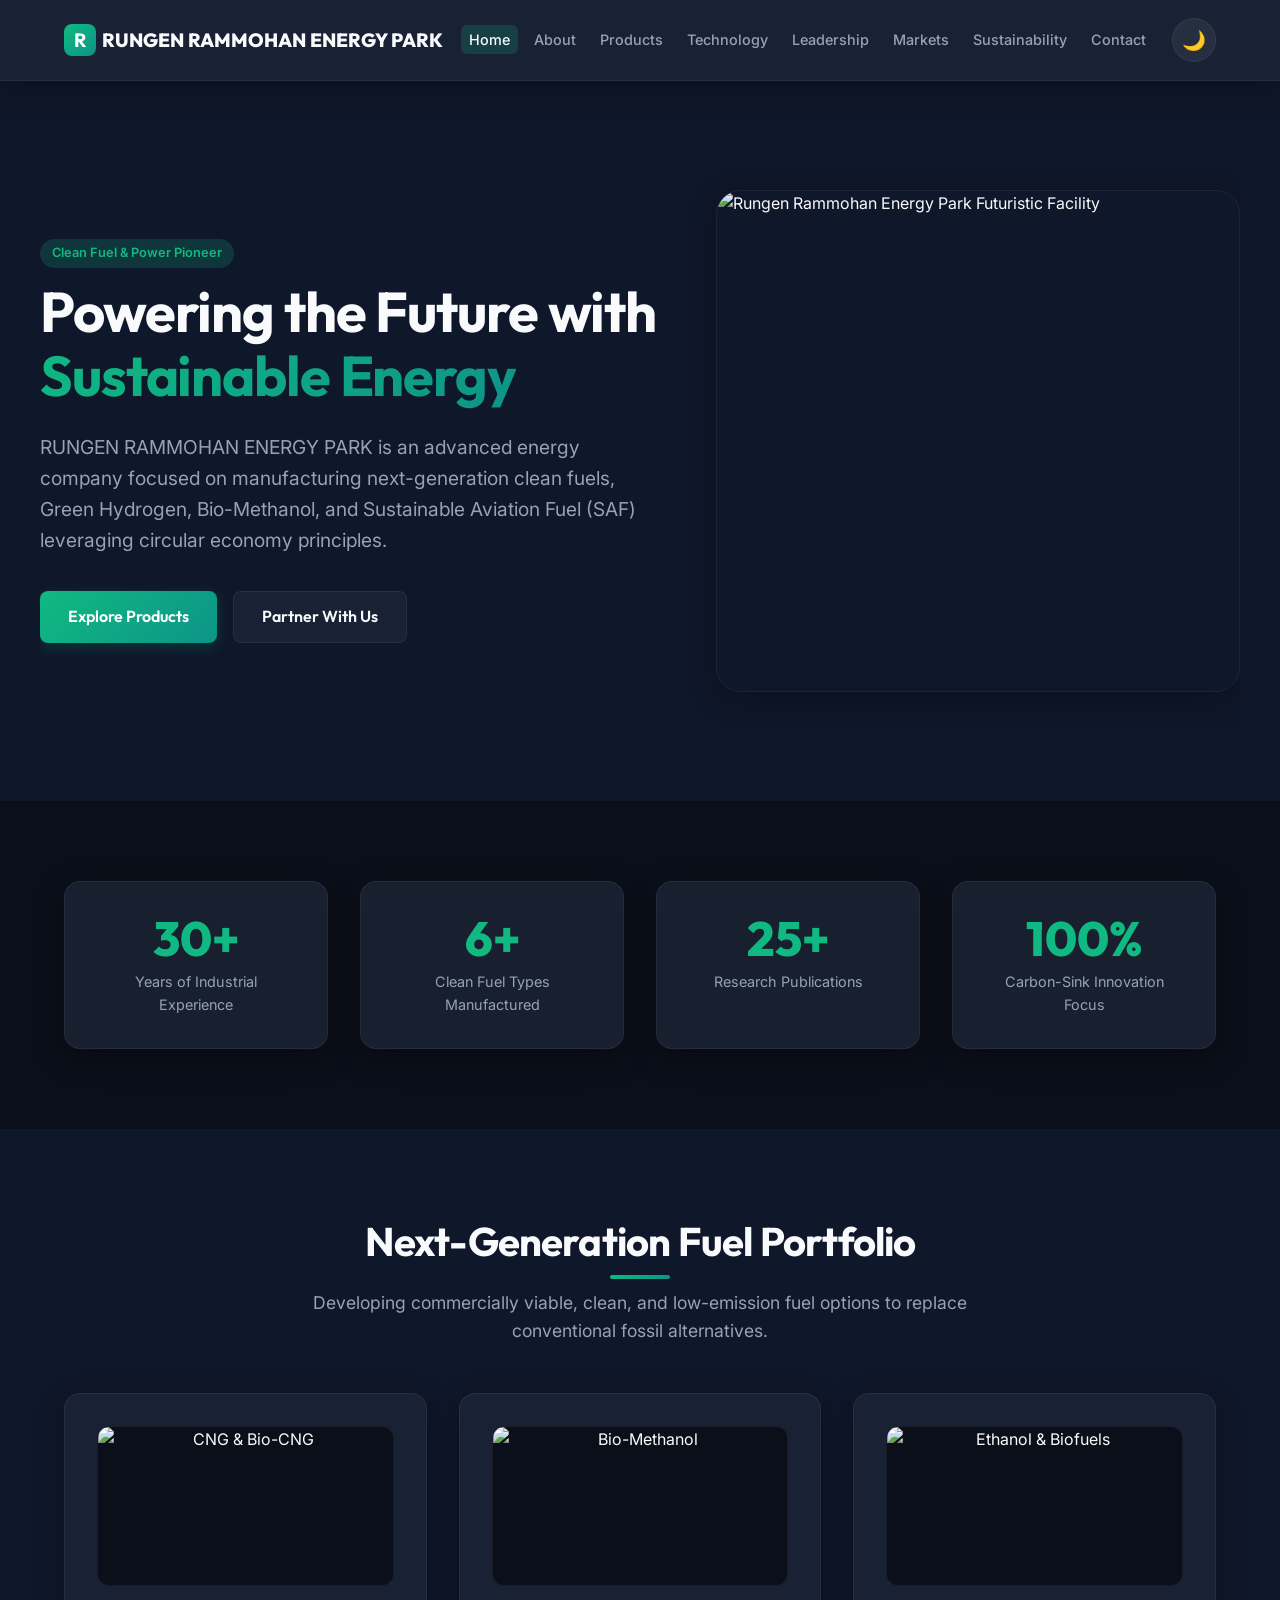
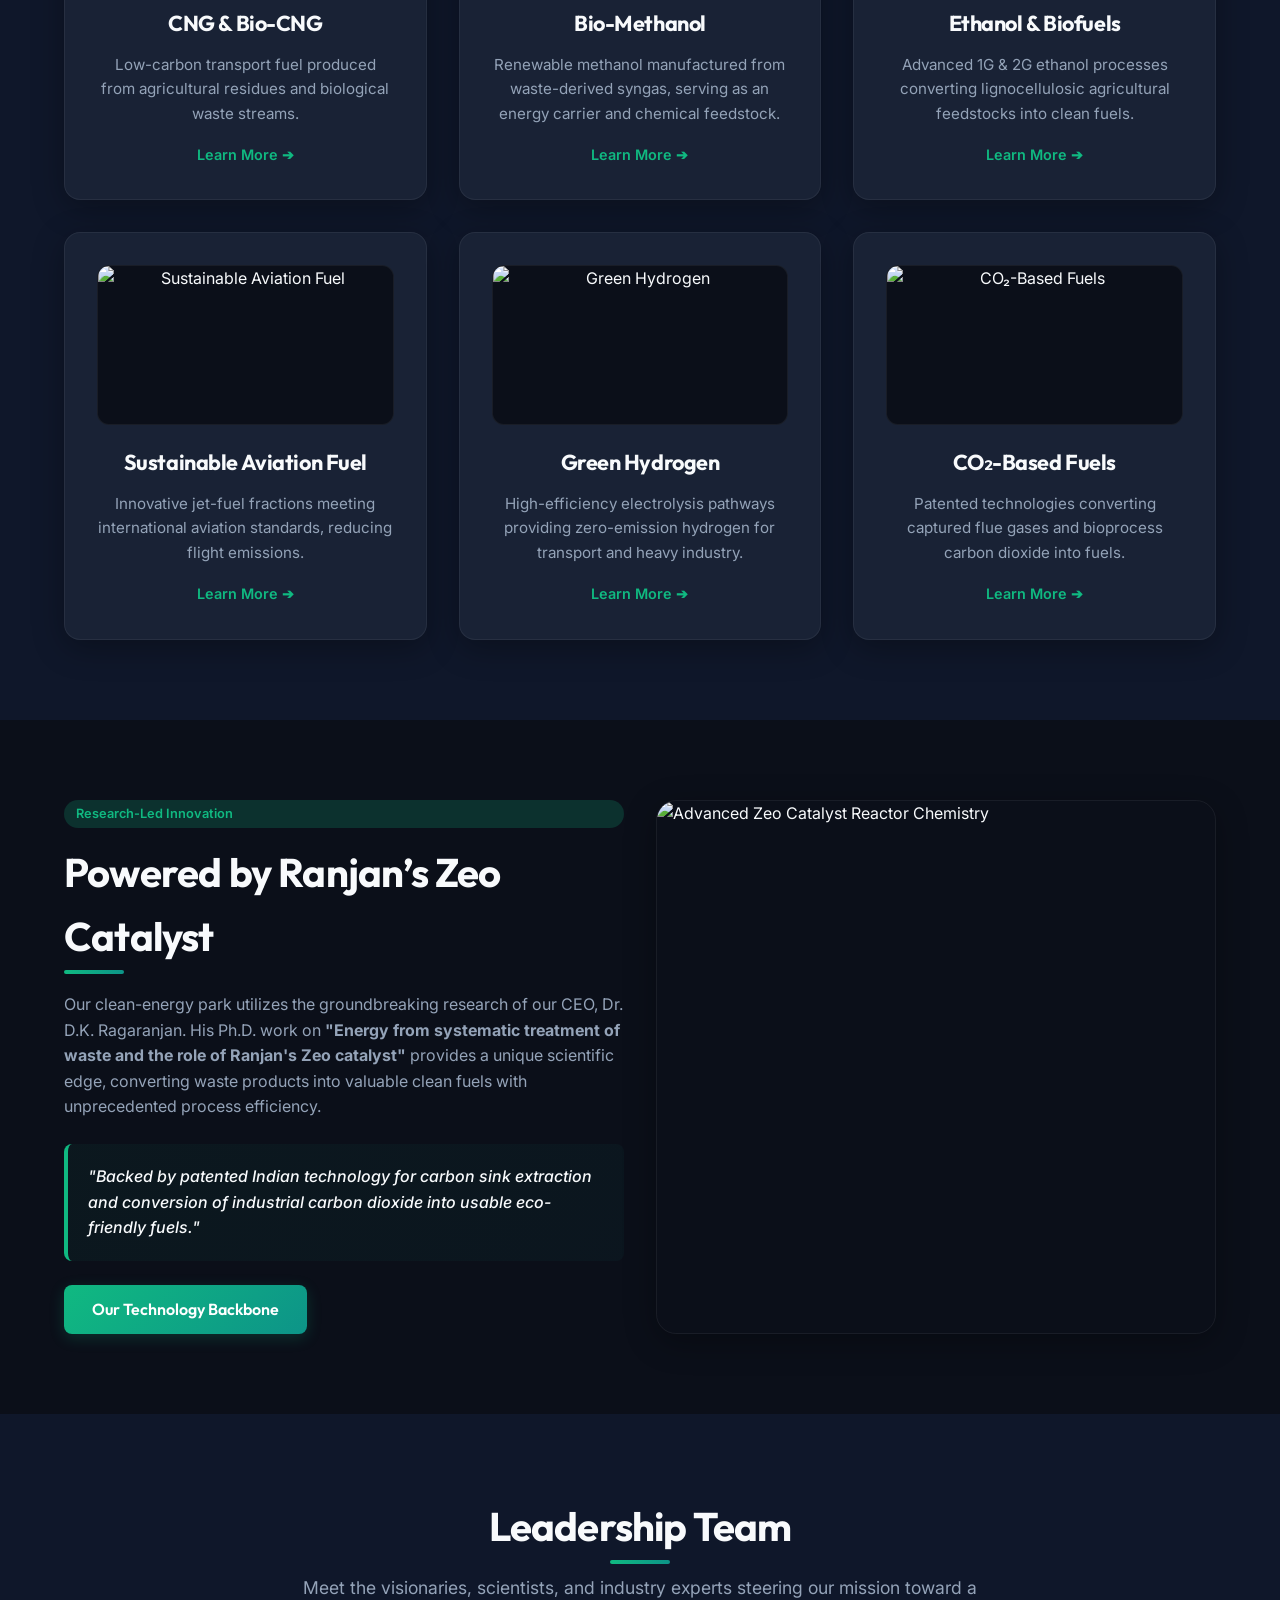
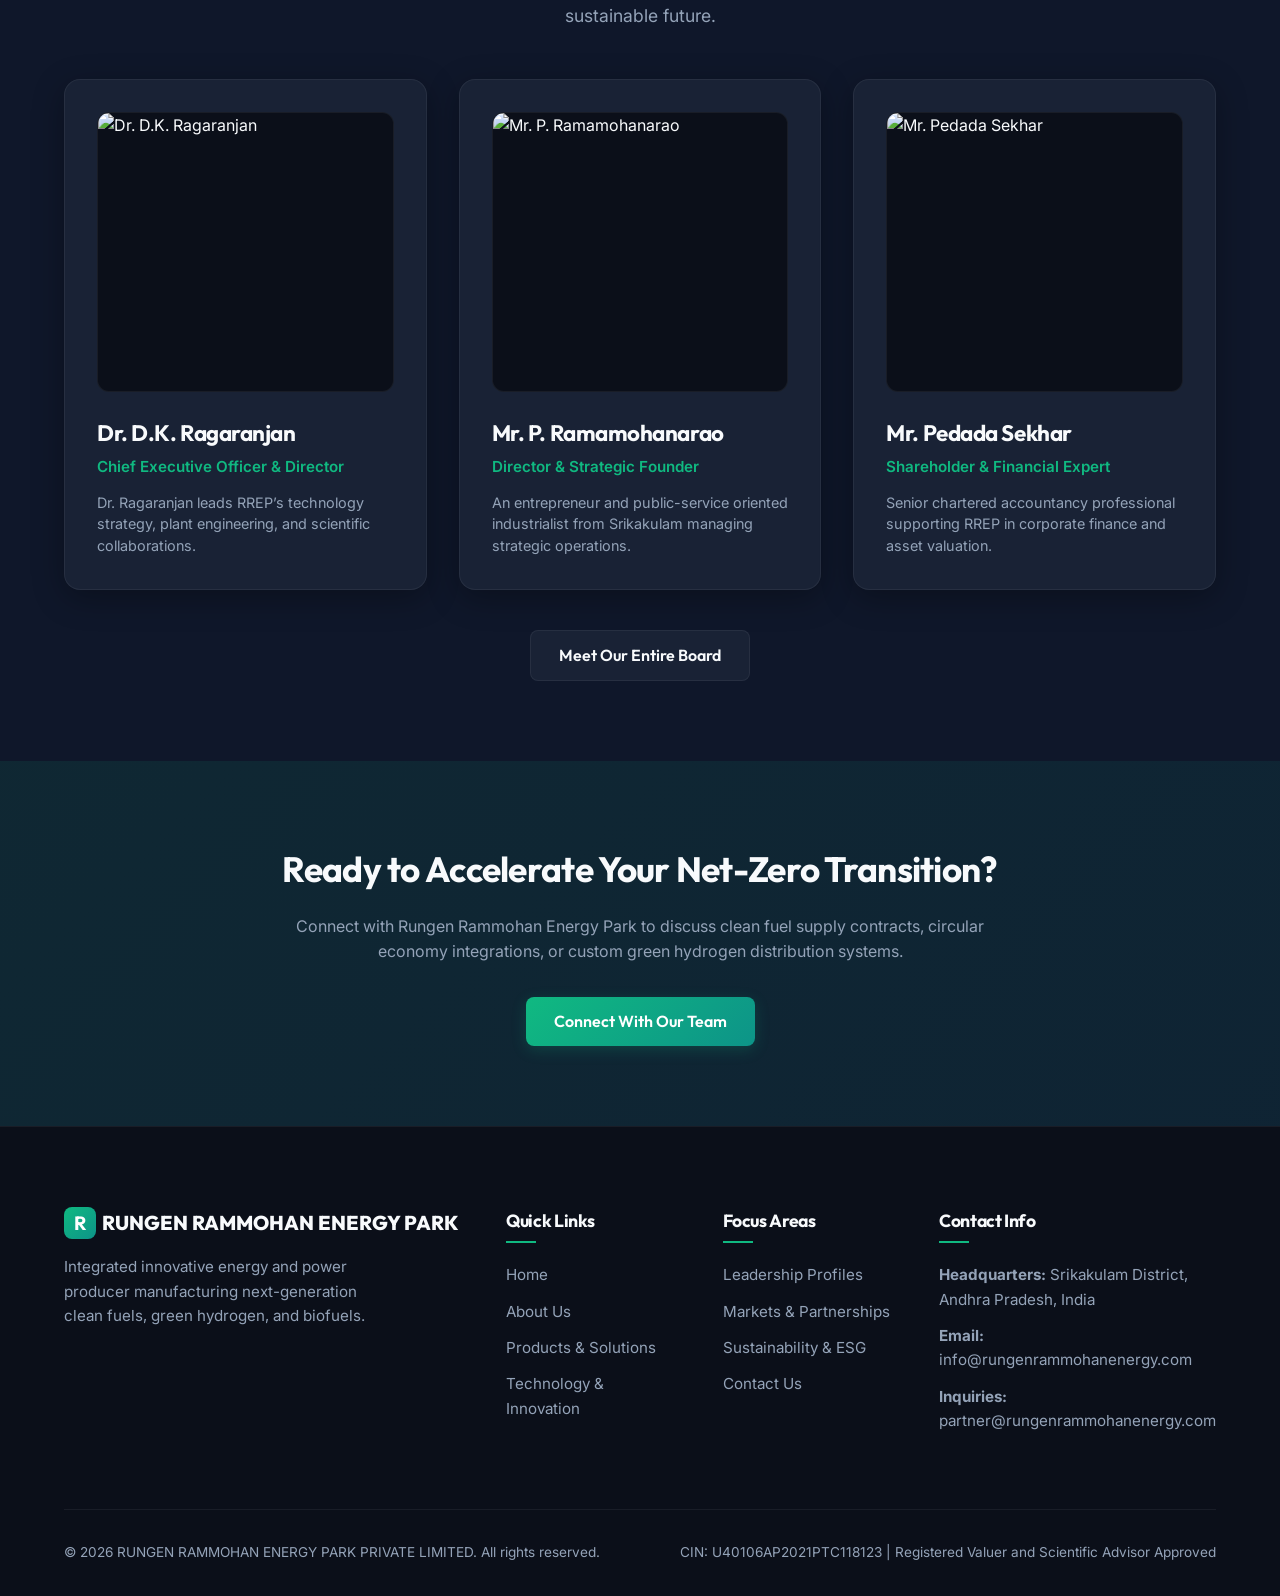
==== commit 3206c082: "Add Open Graph and Twitter card meta tags for all pages" ====
--- a/index.html
+++ b/index.html
@@ -8,6 +8,20 @@
   <meta name="description"
     content="RUNGEN RAMMOHAN ENERGY PARK PRIVATE LIMITED is an integrated innovative energy producer manufacturing CNG, Bio-Methanol, Ethanol, Biofuels, Green Hydrogen, and SAF.">
   <link rel="stylesheet" href="css/style.css">
+
+  <!-- Open Graph / Facebook -->
+  <meta property="og:type" content="website">
+  <meta property="og:url" content="https://rungenrammohanenergy.com/">
+  <meta property="og:title" content="RUNGEN RAMMOHAN ENERGY PARK - Advanced Clean Fuels & Power Solutions">
+  <meta property="og:description" content="RUNGEN RAMMOHAN ENERGY PARK PRIVATE LIMITED is an integrated innovative energy producer manufacturing CNG, Bio-Methanol, Ethanol, Biofuels, Green Hydrogen, and SAF.">
+  <meta property="og:image" content="https://res.cloudinary.com/ddam1v1kr/image/upload/f_auto/q_auto/rungen-rammohan-energy-park_tfbr9h.png">
+
+  <!-- Twitter -->
+  <meta property="twitter:card" content="summary_large_image">
+  <meta property="twitter:url" content="https://rungenrammohanenergy.com/">
+  <meta property="twitter:title" content="RUNGEN RAMMOHAN ENERGY PARK - Advanced Clean Fuels & Power Solutions">
+  <meta property="twitter:description" content="RUNGEN RAMMOHAN ENERGY PARK PRIVATE LIMITED is an integrated innovative energy producer manufacturing CNG, Bio-Methanol, Ethanol, Biofuels, Green Hydrogen, and SAF.">
+  <meta property="twitter:image" content="https://res.cloudinary.com/ddam1v1kr/image/upload/f_auto/q_auto/rungen-rammohan-energy-park_tfbr9h.png">
 </head>
 
 <body>
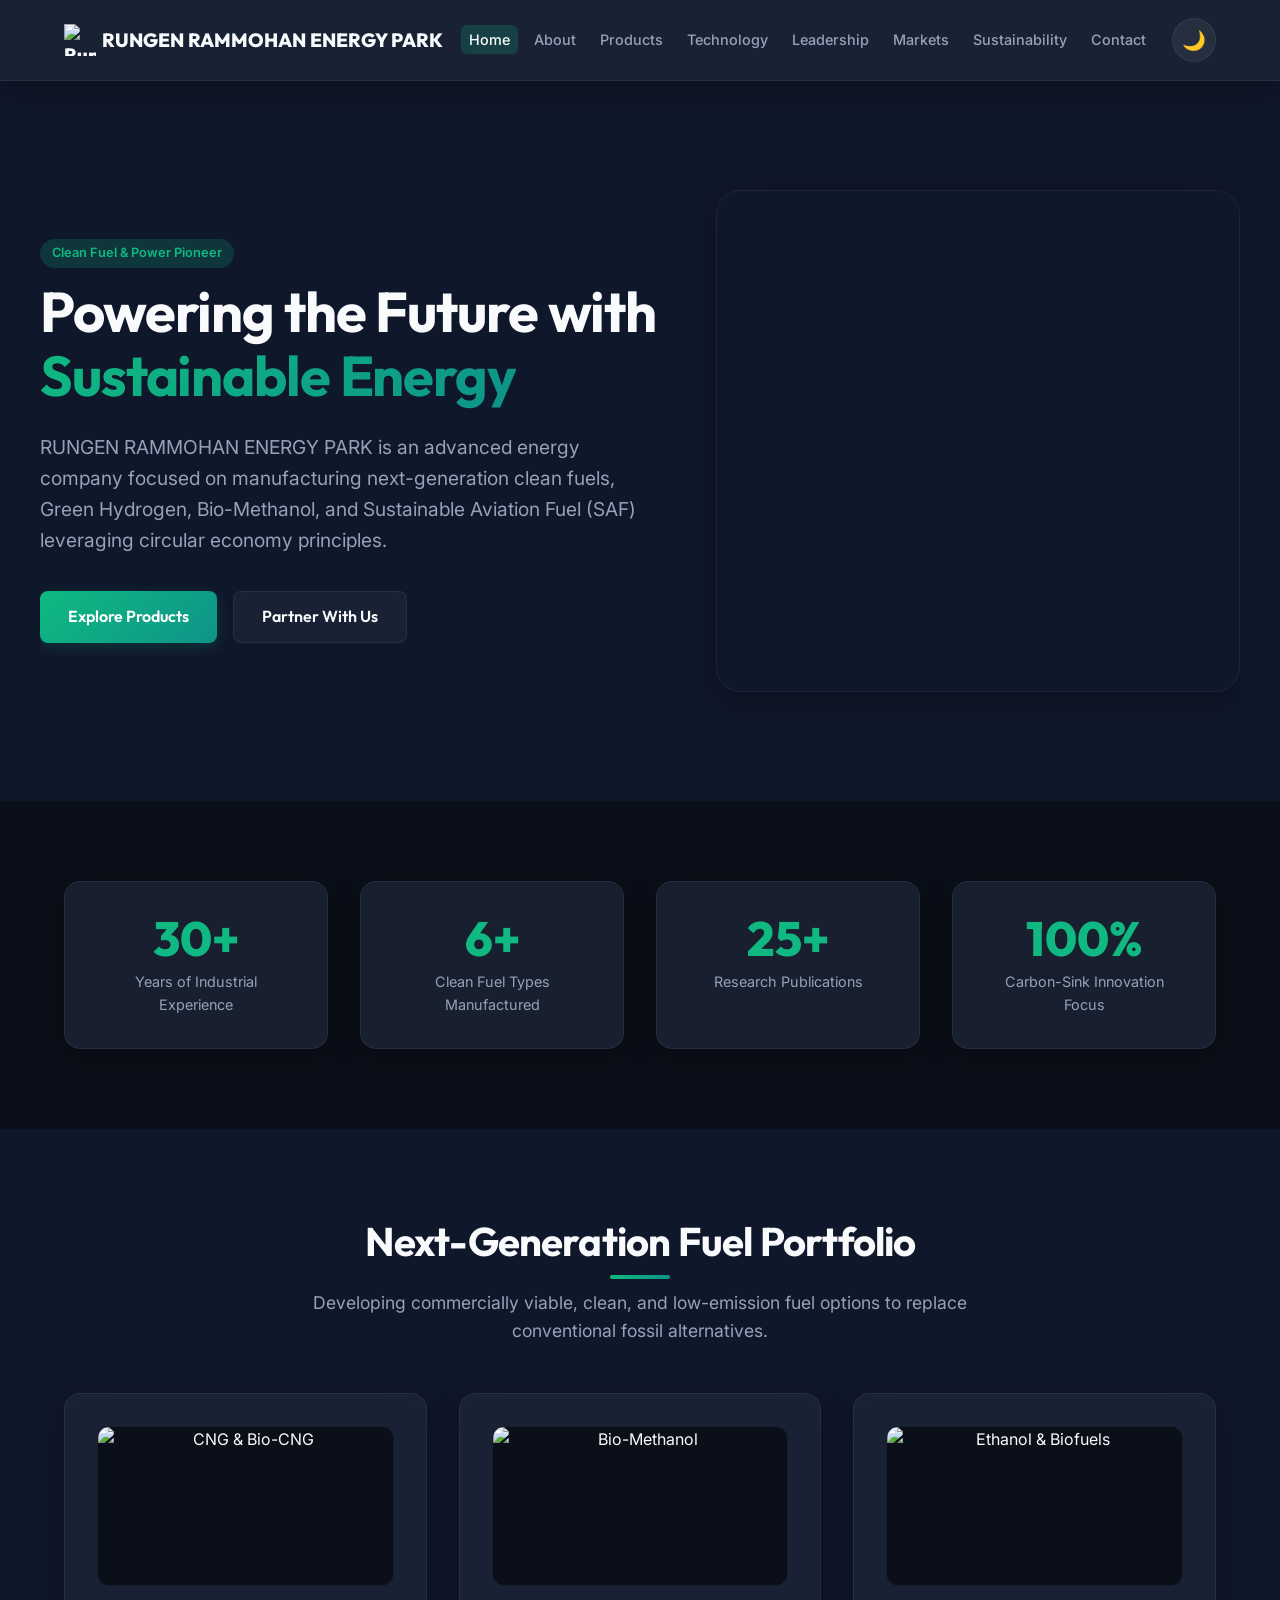
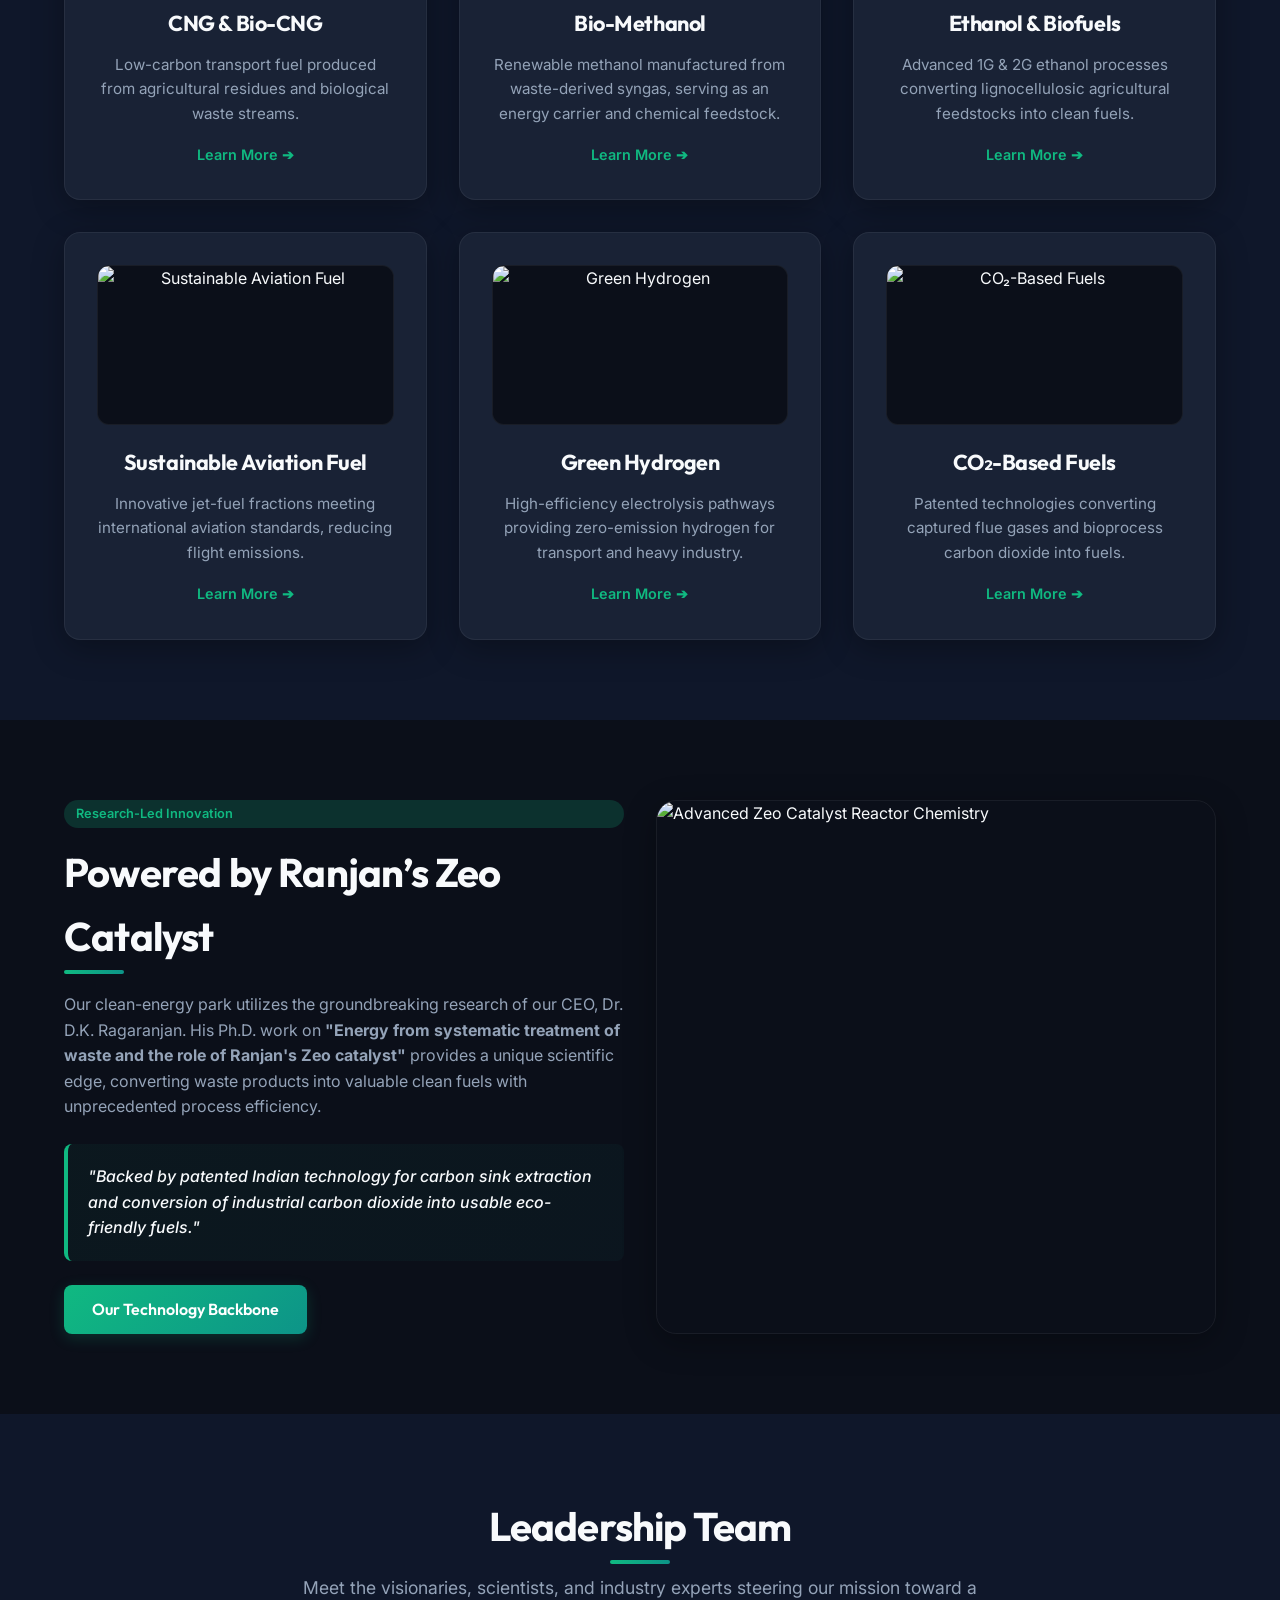
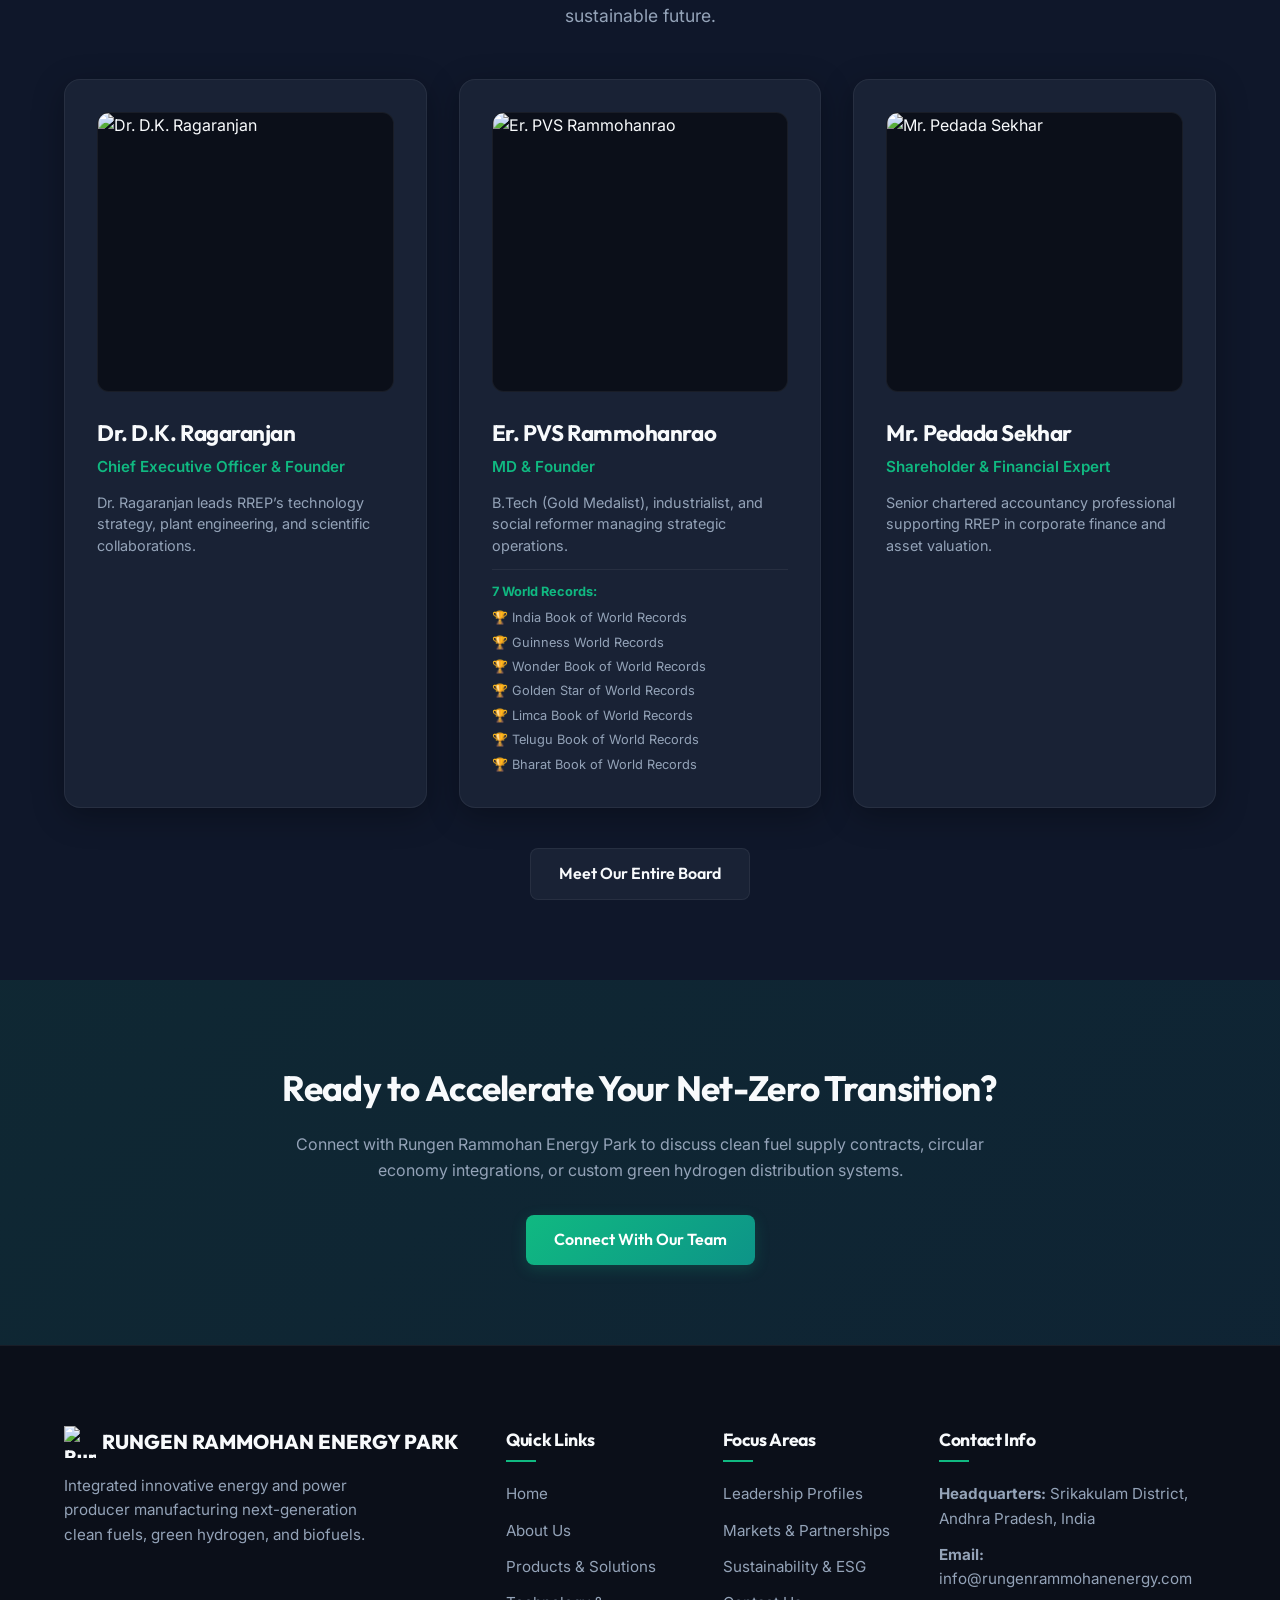
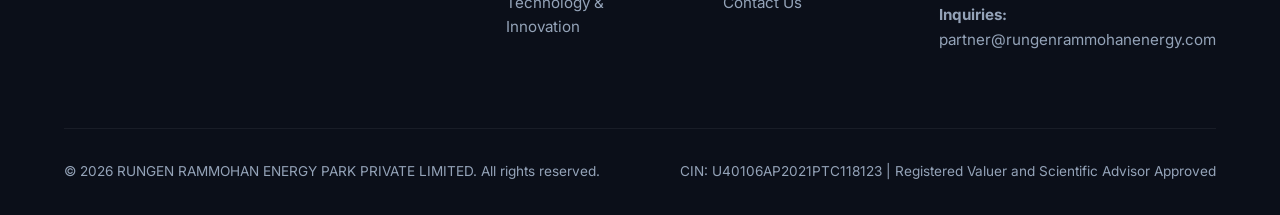
==== commit 042394ca: "Update hero visual to video, update site logo, and synchronize leadership info" ====
--- a/index.html
+++ b/index.html
@@ -7,21 +7,26 @@
   <title>RUNGEN RAMMOHAN ENERGY PARK - Advanced Clean Fuels & Power Solutions</title>
   <meta name="description"
     content="RUNGEN RAMMOHAN ENERGY PARK PRIVATE LIMITED is an integrated innovative energy producer manufacturing CNG, Bio-Methanol, Ethanol, Biofuels, Green Hydrogen, and SAF.">
+  <link rel="preload" as="image" href="https://res.cloudinary.com/ddam1v1kr/video/upload/q_auto,f_auto/rungen-hero-video_edt68v.jpg">
   <link rel="stylesheet" href="css/style.css">
 
   <!-- Open Graph / Facebook -->
   <meta property="og:type" content="website">
   <meta property="og:url" content="https://rungenrammohanenergy.com/">
   <meta property="og:title" content="RUNGEN RAMMOHAN ENERGY PARK - Advanced Clean Fuels & Power Solutions">
-  <meta property="og:description" content="RUNGEN RAMMOHAN ENERGY PARK PRIVATE LIMITED is an integrated innovative energy producer manufacturing CNG, Bio-Methanol, Ethanol, Biofuels, Green Hydrogen, and SAF.">
-  <meta property="og:image" content="https://res.cloudinary.com/ddam1v1kr/image/upload/f_auto/q_auto/rungen-rammohan-energy-park_tfbr9h.png">
+  <meta property="og:description"
+    content="RUNGEN RAMMOHAN ENERGY PARK PRIVATE LIMITED is an integrated innovative energy producer manufacturing CNG, Bio-Methanol, Ethanol, Biofuels, Green Hydrogen, and SAF.">
+  <meta property="og:image"
+    content="https://res.cloudinary.com/ddam1v1kr/image/upload/f_auto/q_auto/rungen-rammohan-energy-park_tfbr9h.png">
 
   <!-- Twitter -->
   <meta property="twitter:card" content="summary_large_image">
   <meta property="twitter:url" content="https://rungenrammohanenergy.com/">
   <meta property="twitter:title" content="RUNGEN RAMMOHAN ENERGY PARK - Advanced Clean Fuels & Power Solutions">
-  <meta property="twitter:description" content="RUNGEN RAMMOHAN ENERGY PARK PRIVATE LIMITED is an integrated innovative energy producer manufacturing CNG, Bio-Methanol, Ethanol, Biofuels, Green Hydrogen, and SAF.">
-  <meta property="twitter:image" content="https://res.cloudinary.com/ddam1v1kr/image/upload/f_auto/q_auto/rungen-rammohan-energy-park_tfbr9h.png">
+  <meta property="twitter:description"
+    content="RUNGEN RAMMOHAN ENERGY PARK PRIVATE LIMITED is an integrated innovative energy producer manufacturing CNG, Bio-Methanol, Ethanol, Biofuels, Green Hydrogen, and SAF.">
+  <meta property="twitter:image"
+    content="https://res.cloudinary.com/ddam1v1kr/image/upload/f_auto/q_auto/rungen-rammohan-energy-park_tfbr9h.png">
 </head>
 
 <body>
@@ -44,8 +49,11 @@
         </div>
       </div>
       <div class="hero-visual">
-        <img src="https://res.cloudinary.com/ddam1v1kr/image/upload/f_auto/q_auto/hero_kc0cg0.jpg"
-          alt="Rungen Rammohan Energy Park Futuristic Facility">
+        <video autoplay muted loop playsinline preload="auto" poster="https://res.cloudinary.com/ddam1v1kr/video/upload/q_auto,f_auto/rungen-hero-video_edt68v.jpg">
+          <source src="https://res.cloudinary.com/ddam1v1kr/video/upload/q_auto,f_auto/rungen-hero-video_edt68v.webm" type="video/webm">
+          <source src="https://res.cloudinary.com/ddam1v1kr/video/upload/q_auto,f_auto/rungen-hero-video_edt68v.mp4" type="video/mp4">
+          Your browser does not support the video tag.
+        </video>
       </div>
     </div>
   </section>
@@ -194,32 +202,45 @@
         <!-- Leader 1: Dr. Ragaranjan -->
         <div class="glass-card leader-card text-left">
           <div class="leader-image-wrapper">
-            <img
-              src="https://res.cloudinary.com/ddam1v1kr/image/upload/f_auto/q_auto/Screenshot_2026-06-07_at_18.39.14_sen15n.png"
+            <img src="https://res.cloudinary.com/ddam1v1kr/image/upload/f_auto/q_auto/Ragaranjan_l9lcie.png"
               alt="Dr. D.K. Ragaranjan">
           </div>
           <div class="leader-info">
             <h3>Dr. D.K. Ragaranjan</h3>
-            <div class="leader-title">Chief Executive Officer & Director</div>
+            <div class="leader-title">Chief Executive Officer & Founder</div>
             <p class="leader-bio" style="font-size: 0.9rem; line-height: 1.5; margin-bottom: 0;">
               Dr. Ragaranjan leads RREP’s technology strategy, plant engineering, and scientific collaborations.
             </p>
           </div>
         </div>
 
-        <!-- Leader 2: Mr. Ramamohanarao -->
+        <!-- Leader 2: Er. PVS Rammohanrao -->
         <div class="glass-card leader-card text-left">
           <div class="leader-image-wrapper">
             <img
               src="https://res.cloudinary.com/ddam1v1kr/image/upload/f_auto/q_auto/WhatsApp_Image_2026-06-07_at_14.02.53_hp1xhj.jpg"
-              alt="Mr. P. Ramamohanarao">
+              alt="Er. PVS Rammohanrao">
           </div>
           <div class="leader-info">
-            <h3>Mr. P. Ramamohanarao</h3>
-            <div class="leader-title">Director & Strategic Founder</div>
-            <p class="leader-bio" style="font-size: 0.9rem; line-height: 1.5; margin-bottom: 0;">
-              An entrepreneur and public-service oriented industrialist from Srikakulam managing strategic operations.
+            <h3>Er. PVS Rammohanrao</h3>
+            <div class="leader-title">MD & Founder</div>
+            <p class="leader-bio" style="font-size: 0.9rem; line-height: 1.5; margin-bottom: 12px;">
+              B.Tech (Gold Medalist), industrialist, and social reformer managing strategic operations.
             </p>
+            <div
+              style="font-size: 0.8rem; border-top: 1px solid var(--glass-border); padding-top: 12px; margin-top: auto;">
+              <strong style="color: var(--accent); display: block; margin-bottom: 6px;">7 World Records:</strong>
+              <ul
+                style="list-style-type: none; padding: 0; margin: 0; color: var(--text-secondary); display: grid; grid-template-columns: 1fr; gap: 4px;">
+                <li>🏆 India Book of World Records</li>
+                <li>🏆 Guinness World Records</li>
+                <li>🏆 Wonder Book of World Records</li>
+                <li>🏆 Golden Star of World Records</li>
+                <li>🏆 Limca Book of World Records</li>
+                <li>🏆 Telugu Book of World Records</li>
+                <li>🏆 Bharat Book of World Records</li>
+              </ul>
+            </div>
           </div>
         </div>
 
--- a/css/style.css
+++ b/css/style.css
@@ -212,13 +212,7 @@
 .logo-icon {
   width: 32px;
   height: 32px;
-  background: linear-gradient(135deg, var(--accent), var(--accent-secondary));
-  border-radius: 8px;
-  display: flex;
-  align-items: center;
-  justify-content: center;
-  color: #fff;
-  font-weight: bold;
+  object-fit: contain;
 }
 
 .nav-links {
@@ -374,14 +368,17 @@
   border: 1px solid var(--glass-border);
 }
 
-.hero-visual img {
+.hero-visual img,
+.hero-visual video {
   width: 100%;
   height: 500px;
   object-fit: cover;
   transition: transform 10s ease;
-}
-
-.hero-visual:hover img {
+  display: block;
+}
+
+.hero-visual:hover img,
+.hero-visual:hover video {
   transform: scale(1.05);
 }
 
@@ -399,7 +396,8 @@
   .hero-buttons {
     justify-content: center;
   }
-  .hero-visual img {
+  .hero-visual img,
+  .hero-visual video {
     height: 350px;
   }
 }
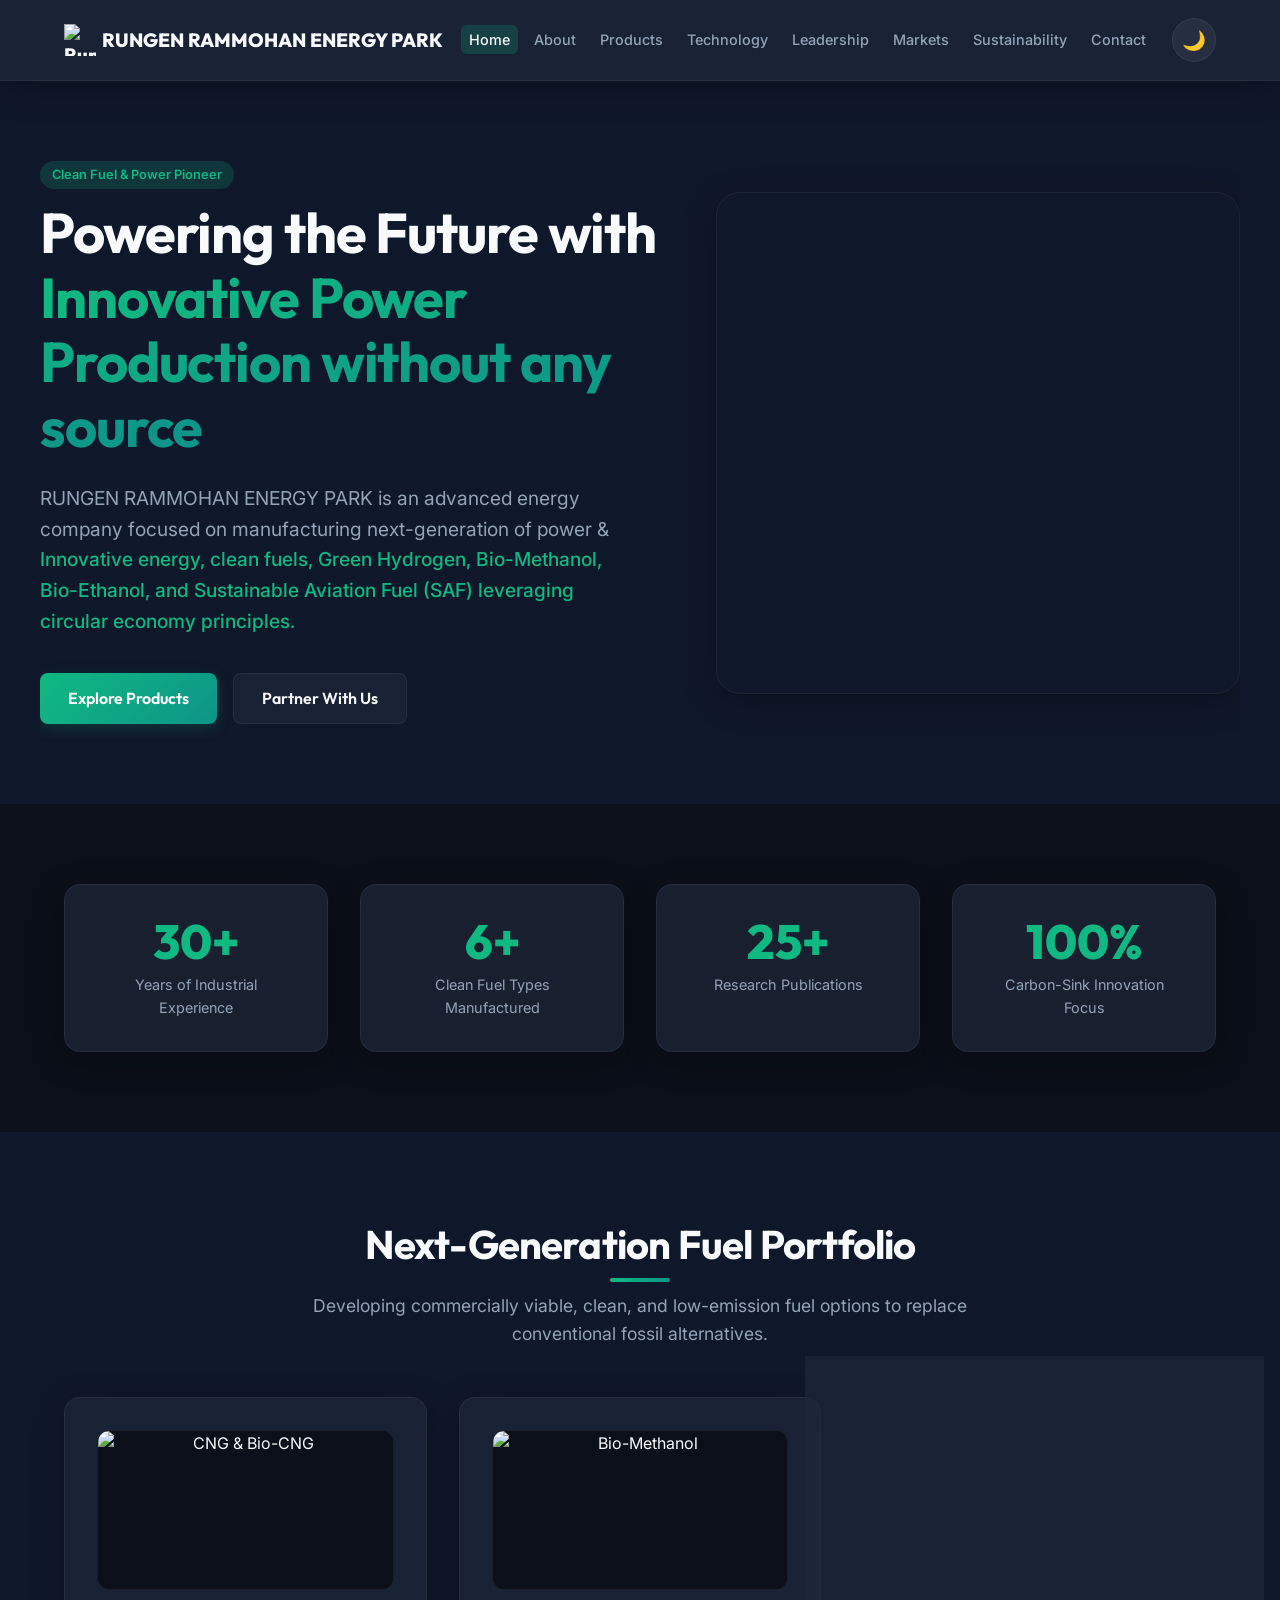
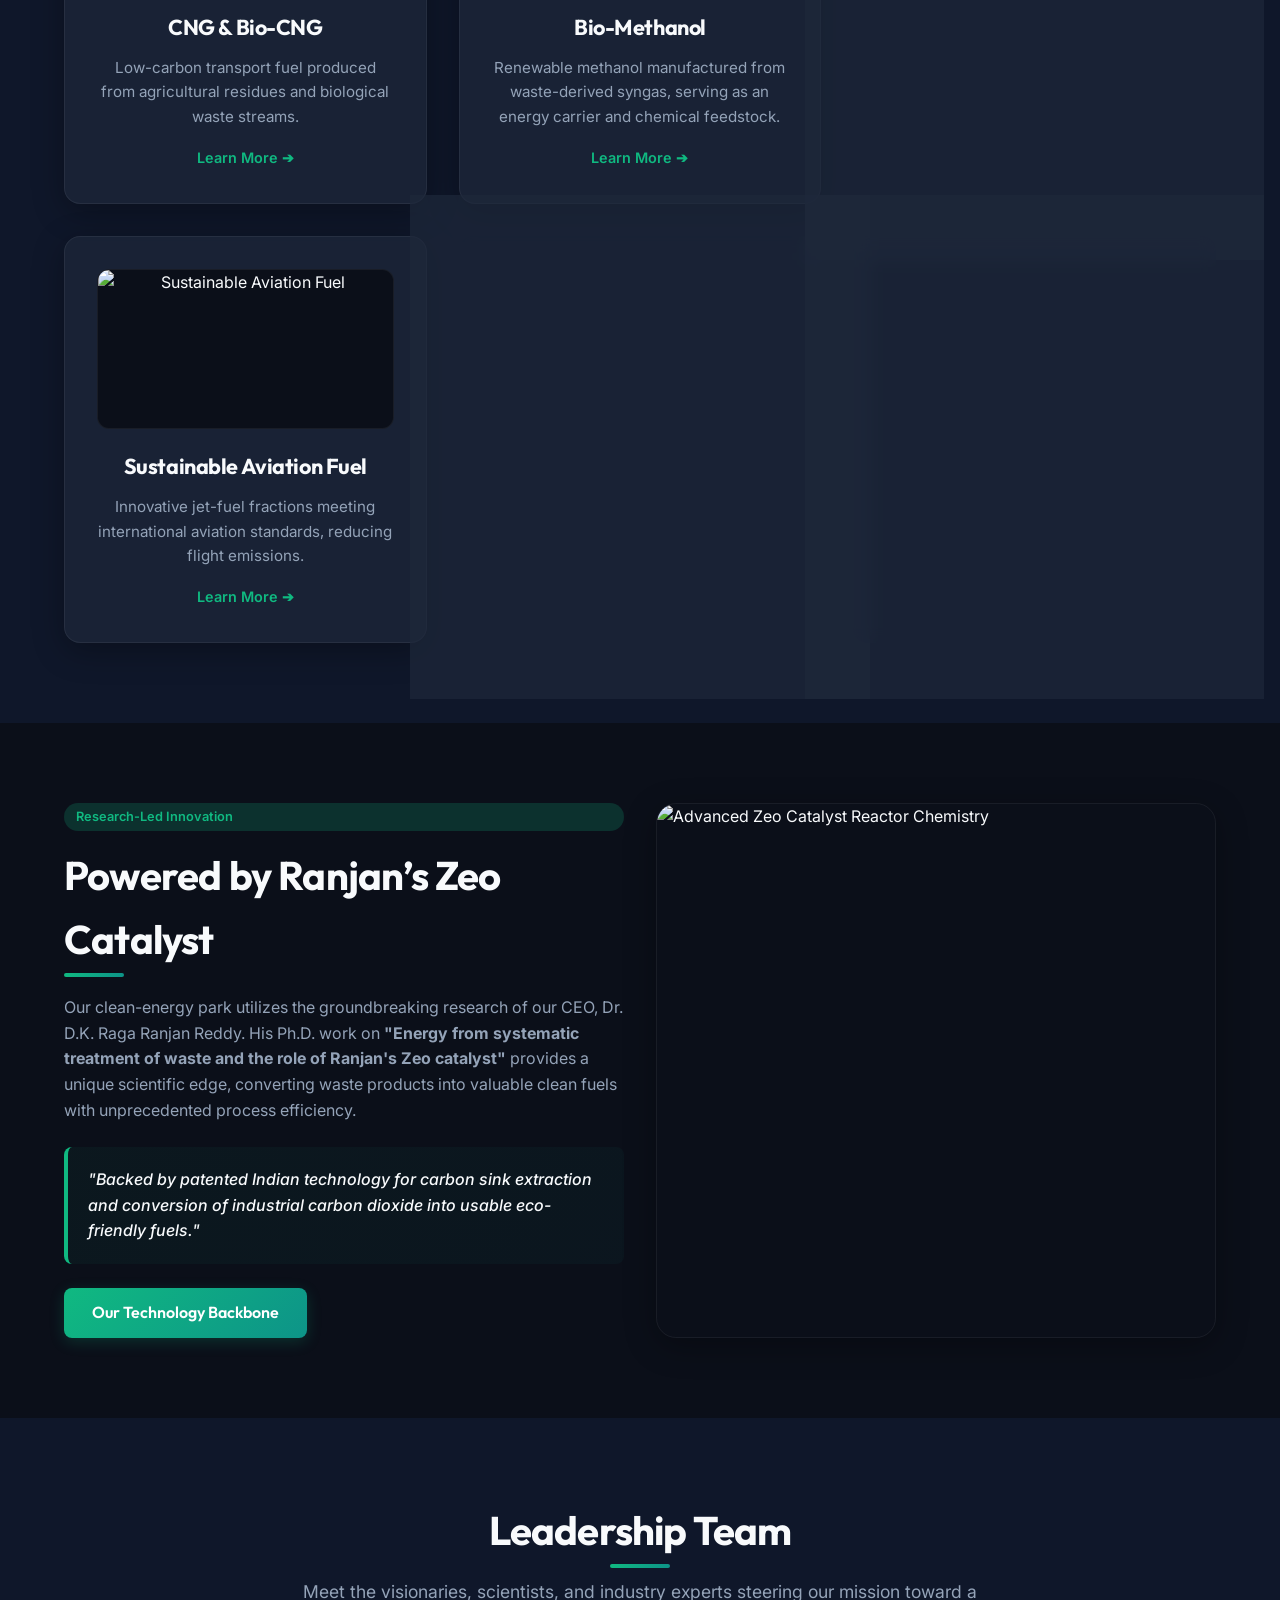
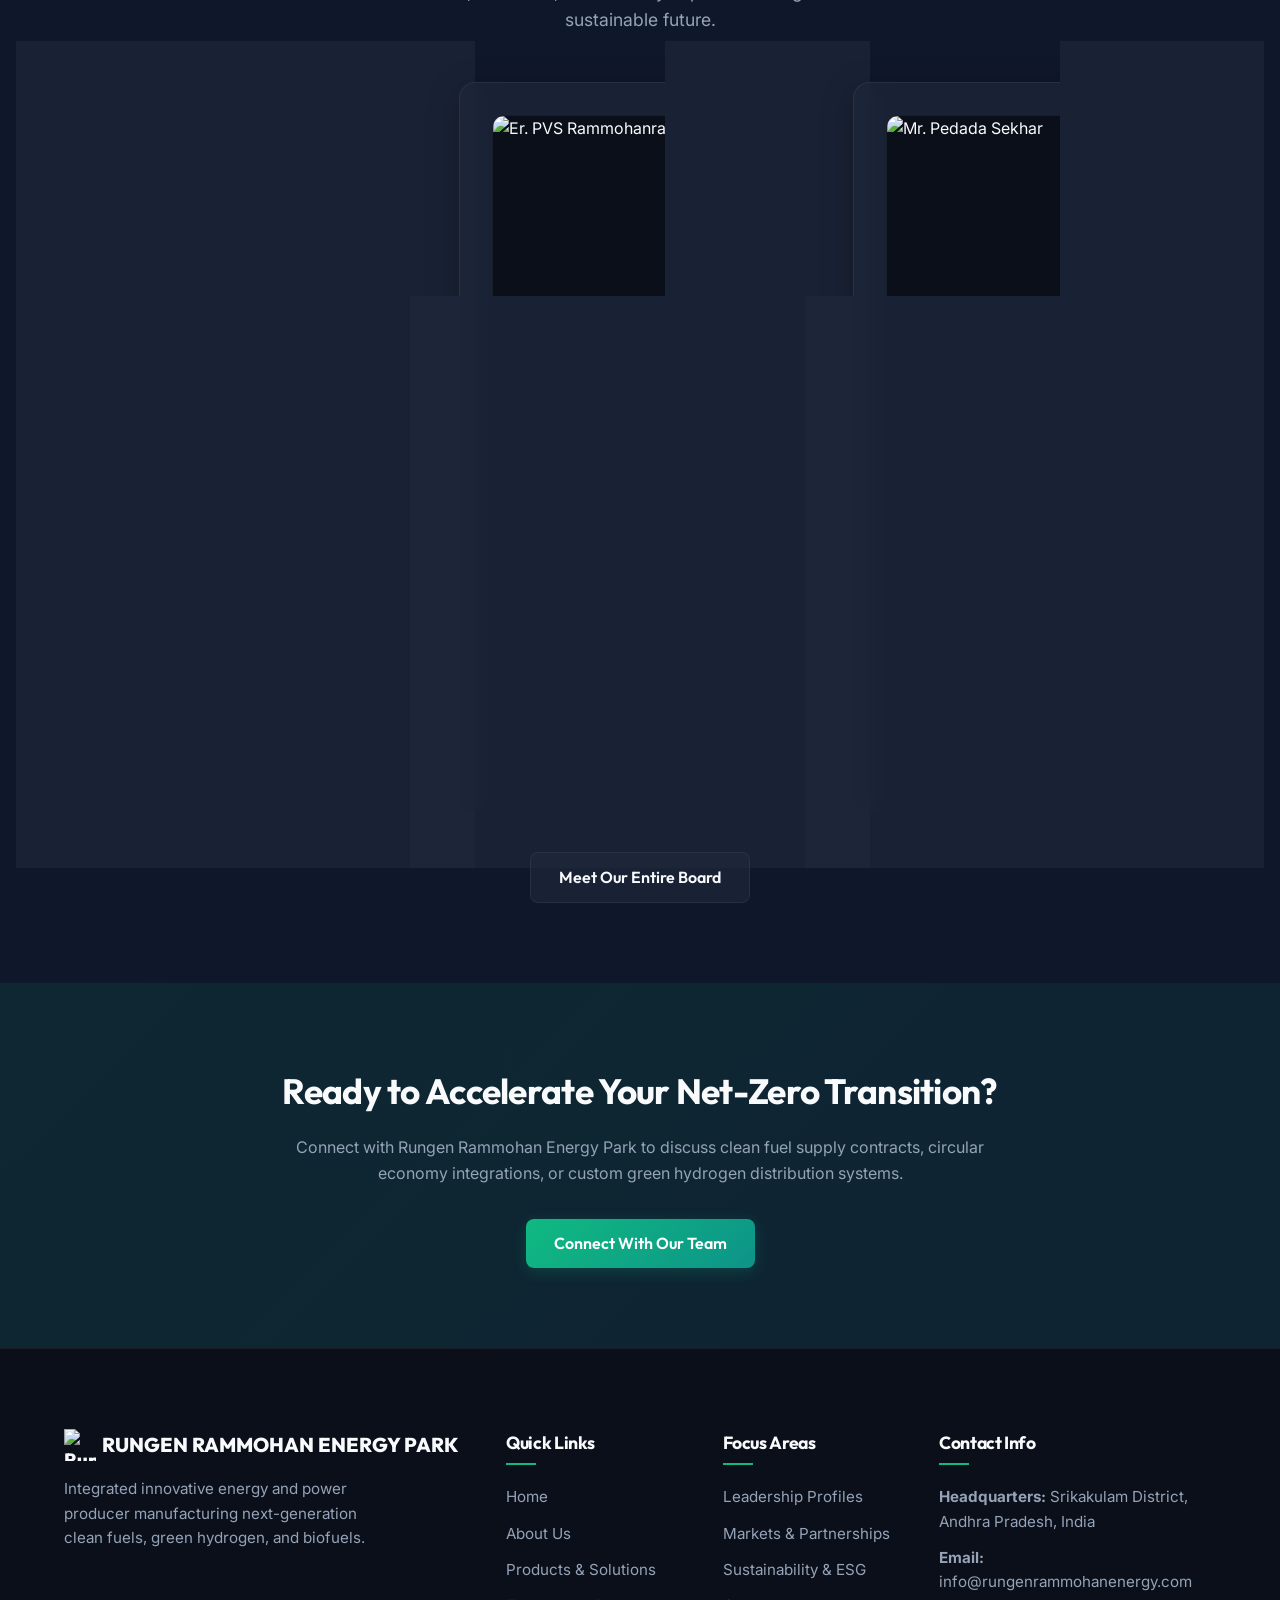
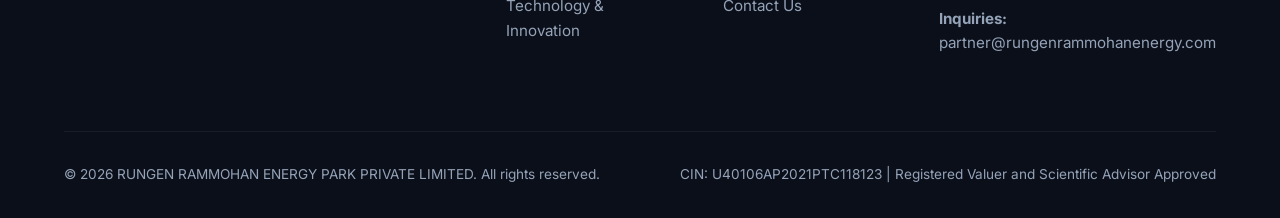
==== commit 995a042f: "Highlight clean energy services green in hero description, and update Dr. Raga Ranjan Reddy profile" ====
--- a/index.html
+++ b/index.html
@@ -7,7 +7,8 @@
   <title>RUNGEN RAMMOHAN ENERGY PARK - Advanced Clean Fuels & Power Solutions</title>
   <meta name="description"
     content="RUNGEN RAMMOHAN ENERGY PARK PRIVATE LIMITED is an integrated innovative energy producer manufacturing CNG, Bio-Methanol, Ethanol, Biofuels, Green Hydrogen, and SAF.">
-  <link rel="preload" as="image" href="https://res.cloudinary.com/ddam1v1kr/video/upload/q_auto,f_auto/rungen-hero-video_edt68v.jpg">
+  <link rel="preload" as="image"
+    href="https://res.cloudinary.com/ddam1v1kr/video/upload/q_auto,f_auto/rungen-hero-video_edt68v.jpg">
   <link rel="stylesheet" href="css/style.css">
 
   <!-- Open Graph / Facebook -->
@@ -39,19 +40,25 @@
     <div class="hero-grid animate-fade-up">
       <div class="hero-content">
         <div class="product-badge">Clean Fuel & Power Pioneer</div>
-        <h1>Powering the Future with <span class="gradient-text">Sustainable Energy</span></h1>
-        <p>RUNGEN RAMMOHAN ENERGY PARK is an advanced energy company focused on manufacturing next-generation clean
-          fuels, Green Hydrogen, Bio-Methanol, and Sustainable Aviation Fuel (SAF) leveraging circular economy
-          principles.</p>
+        <h1>Powering the Future with <span class="gradient-text">Innovative Power Production without any source</span>
+        </h1>
+        <p>RUNGEN RAMMOHAN ENERGY PARK is an advanced energy company focused on manufacturing next-generation of power &
+          <span style="color: var(--accent); font-weight: 500;">Innovative energy, clean
+          fuels, Green Hydrogen, Bio-Methanol, Bio-Ethanol, and Sustainable Aviation Fuel (SAF) leveraging circular
+          economy
+          principles.</span></p>
         <div class="hero-buttons">
           <a href="products.html" class="btn btn-primary">Explore Products</a>
           <a href="contact.html" class="btn btn-secondary">Partner With Us</a>
         </div>
       </div>
       <div class="hero-visual">
-        <video autoplay muted loop playsinline preload="auto" poster="https://res.cloudinary.com/ddam1v1kr/video/upload/q_auto,f_auto/rungen-hero-video_edt68v.jpg">
-          <source src="https://res.cloudinary.com/ddam1v1kr/video/upload/q_auto,f_auto/rungen-hero-video_edt68v.webm" type="video/webm">
-          <source src="https://res.cloudinary.com/ddam1v1kr/video/upload/q_auto,f_auto/rungen-hero-video_edt68v.mp4" type="video/mp4">
+        <video autoplay muted loop playsinline preload="auto"
+          poster="https://res.cloudinary.com/ddam1v1kr/video/upload/q_auto,f_auto/rungen-hero-video_edt68v.jpg">
+          <source src="https://res.cloudinary.com/ddam1v1kr/video/upload/q_auto,f_auto/rungen-hero-video_edt68v.webm"
+            type="video/webm">
+          <source src="https://res.cloudinary.com/ddam1v1kr/video/upload/q_auto,f_auto/rungen-hero-video_edt68v.mp4"
+            type="video/mp4">
           Your browser does not support the video tag.
         </video>
       </div>
@@ -170,7 +177,8 @@
         <div class="product-badge">Research-Led Innovation</div>
         <h2 class="section-title left-align" style="margin-bottom: 24px;">Powered by Ranjan’s Zeo Catalyst</h2>
         <p style="color: var(--text-secondary); margin-bottom: 24px;">
-          Our clean-energy park utilizes the groundbreaking research of our CEO, Dr. D.K. Ragaranjan. His Ph.D. work on
+          Our clean-energy park utilizes the groundbreaking research of our CEO, Dr. D.K. Raga Ranjan Reddy. His Ph.D.
+          work on
           <strong>"Energy from systematic treatment of waste and the role of Ranjan's Zeo catalyst"</strong> provides a
           unique scientific edge, converting waste products into valuable clean fuels with unprecedented process
           efficiency.
@@ -199,18 +207,33 @@
         mission toward a sustainable future.</p>
 
       <div class="grid grid-3 scroll-reveal">
-        <!-- Leader 1: Dr. Ragaranjan -->
+        <!-- Leader 1: Dr. D.K. Raga Ranjan Reddy -->
         <div class="glass-card leader-card text-left">
           <div class="leader-image-wrapper">
             <img src="https://res.cloudinary.com/ddam1v1kr/image/upload/f_auto/q_auto/Ragaranjan_l9lcie.png"
-              alt="Dr. D.K. Ragaranjan">
+              alt="Dr. D.K. Raga Ranjan Reddy">
           </div>
           <div class="leader-info">
-            <h3>Dr. D.K. Ragaranjan</h3>
+            <h3>Dr. D.K. Raga Ranjan Reddy</h3>
             <div class="leader-title">Chief Executive Officer & Founder</div>
-            <p class="leader-bio" style="font-size: 0.9rem; line-height: 1.5; margin-bottom: 0;">
-              Dr. Ragaranjan leads RREP’s technology strategy, plant engineering, and scientific collaborations.
+            <p class="leader-bio" style="font-size: 0.9rem; line-height: 1.5; margin-bottom: 12px;">
+              Dr. Raga Ranjan Reddy leads RREP’s technology strategy, plant engineering, and scientific collaborations.
             </p>
+            <div
+              style="font-size: 0.8rem; border-top: 1px solid var(--glass-border); padding-top: 12px; margin-top: auto;">
+              <strong style="color: var(--accent); display: block; margin-bottom: 6px;">Key Recognition &
+                Patents:</strong>
+              <ul
+                style="list-style-type: none; padding: 0; margin: 0; color: var(--text-secondary); display: grid; grid-template-columns: 1fr; gap: 4px;">
+                <li>🎖️ President Award Winner</li>
+                <li>🏆 3-Time Young Scientist Award Winner</li>
+                <li>💡 Pioneer Innovator</li>
+                <li>🌱 Bio Energy Awards Winner</li>
+                <li>🌍 Member in IAHR - Netherlands</li>
+                <li>🌍 Member in IAI - Sweden</li>
+                <li>📜 Registered Patent – CO₂ to Fuels</li>
+              </ul>
+            </div>
           </div>
         </div>
 
@@ -252,7 +275,7 @@
               alt="Mr. Pedada Sekhar">
           </div>
           <div class="leader-info">
-            <h3>Mr. Pedada Sekhar</h3>
+            <h3>CA Mr. Pedada Sekhar</h3>
             <div class="leader-title">Shareholder & Financial Expert</div>
             <p class="leader-bio" style="font-size: 0.9rem; line-height: 1.5; margin-bottom: 0;">
               Senior chartered accountancy professional supporting RREP in corporate finance and asset valuation.
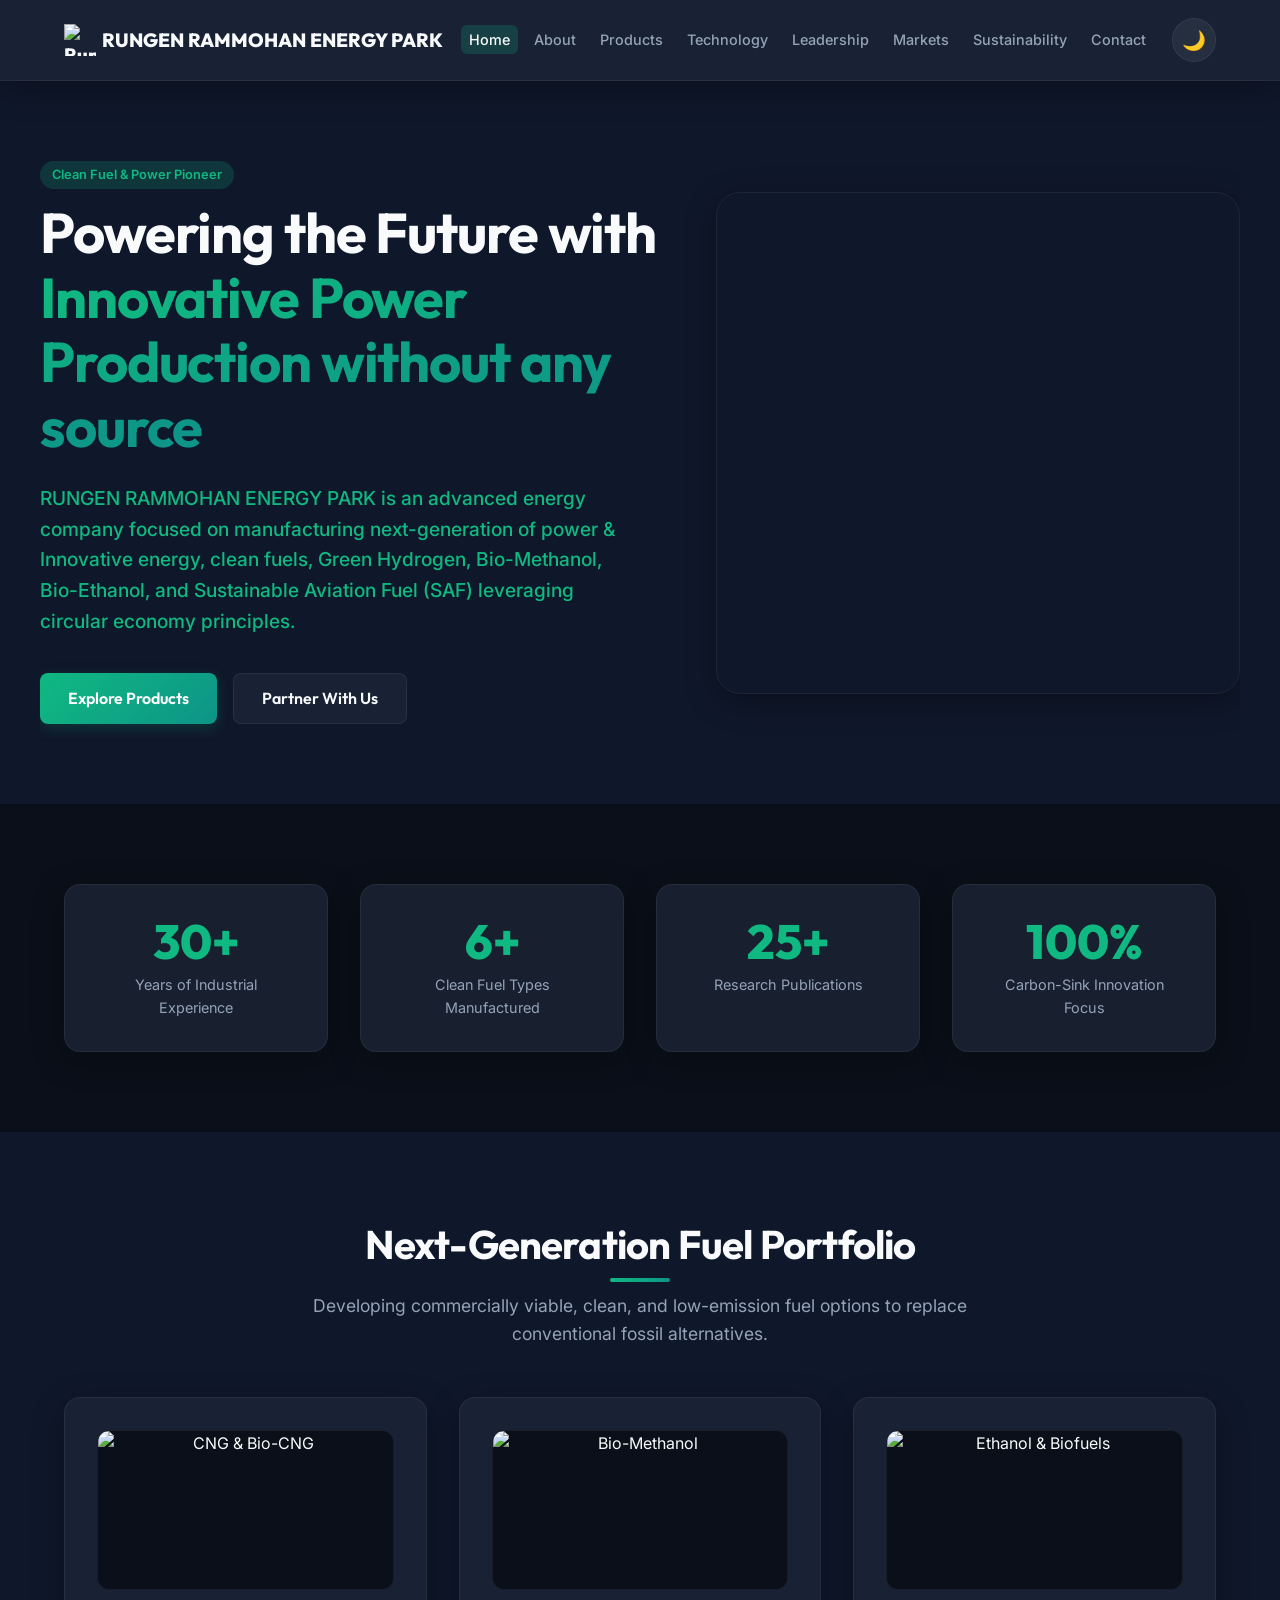
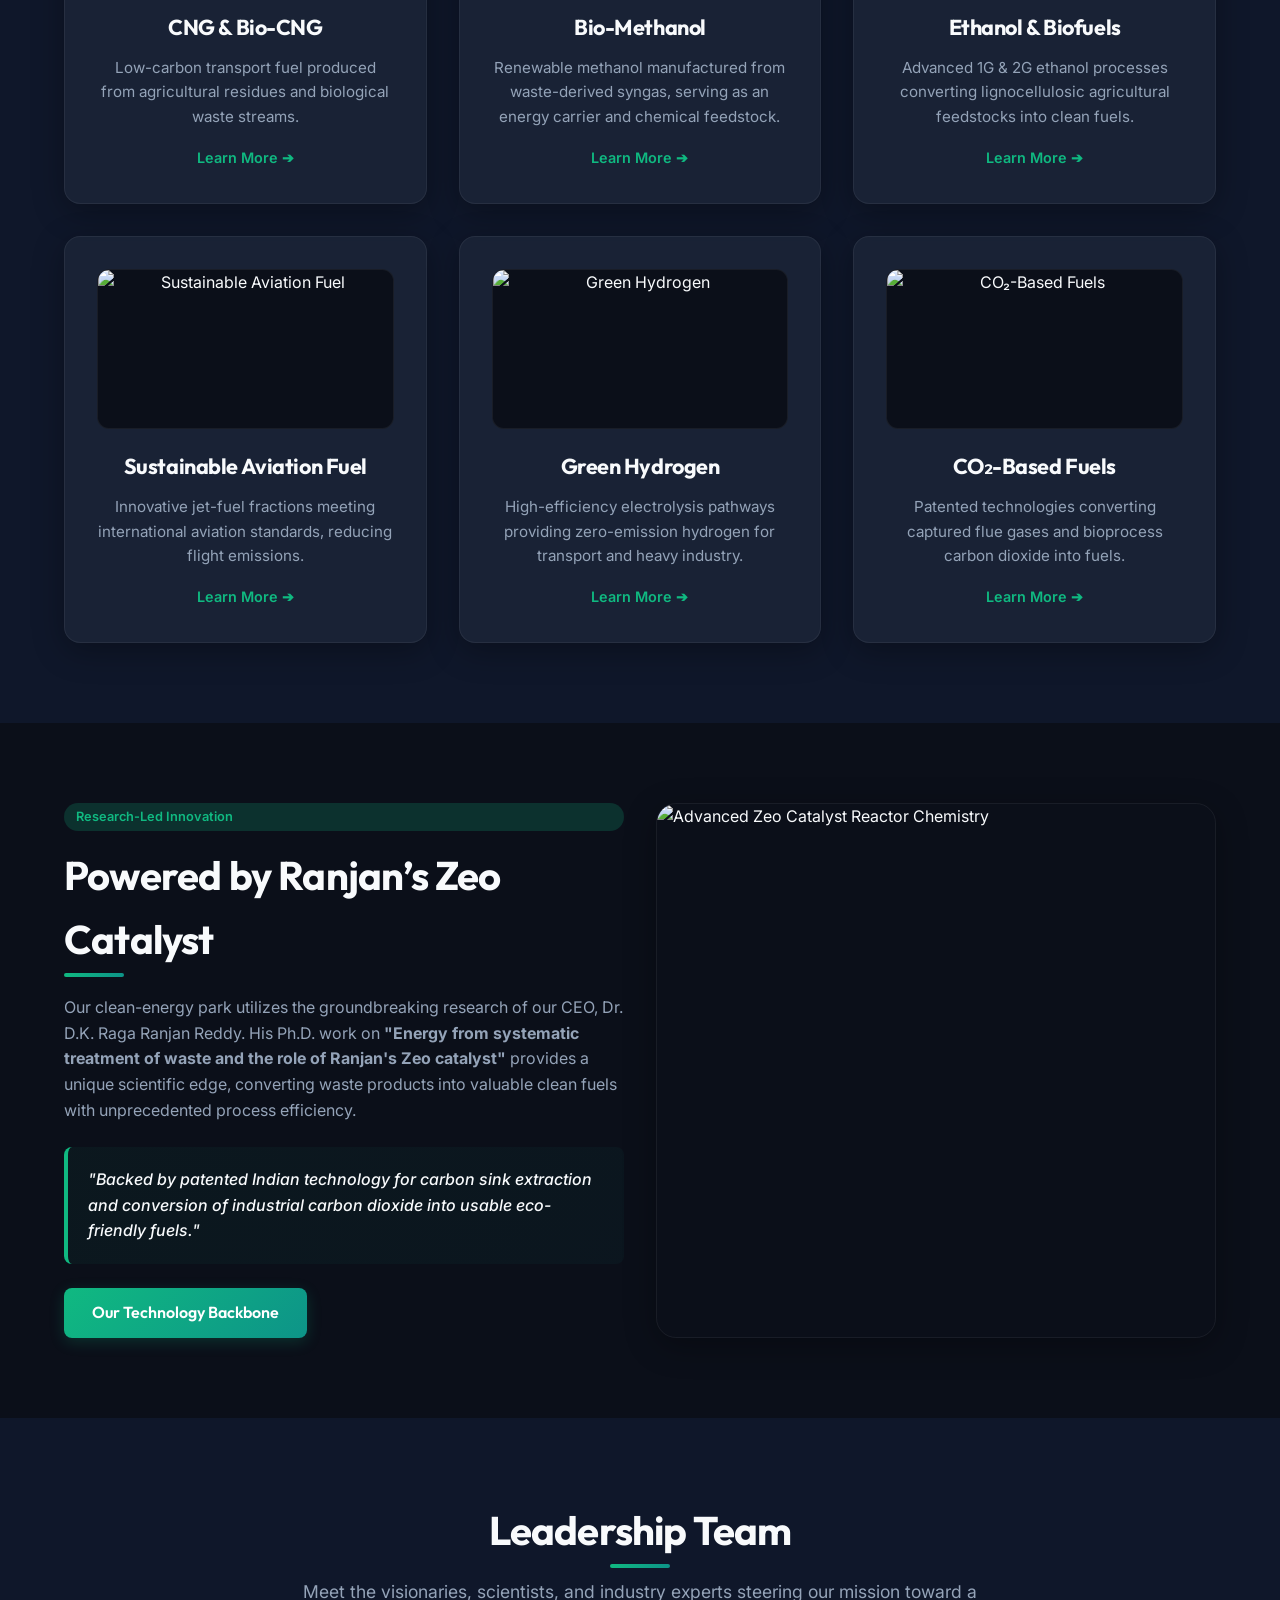
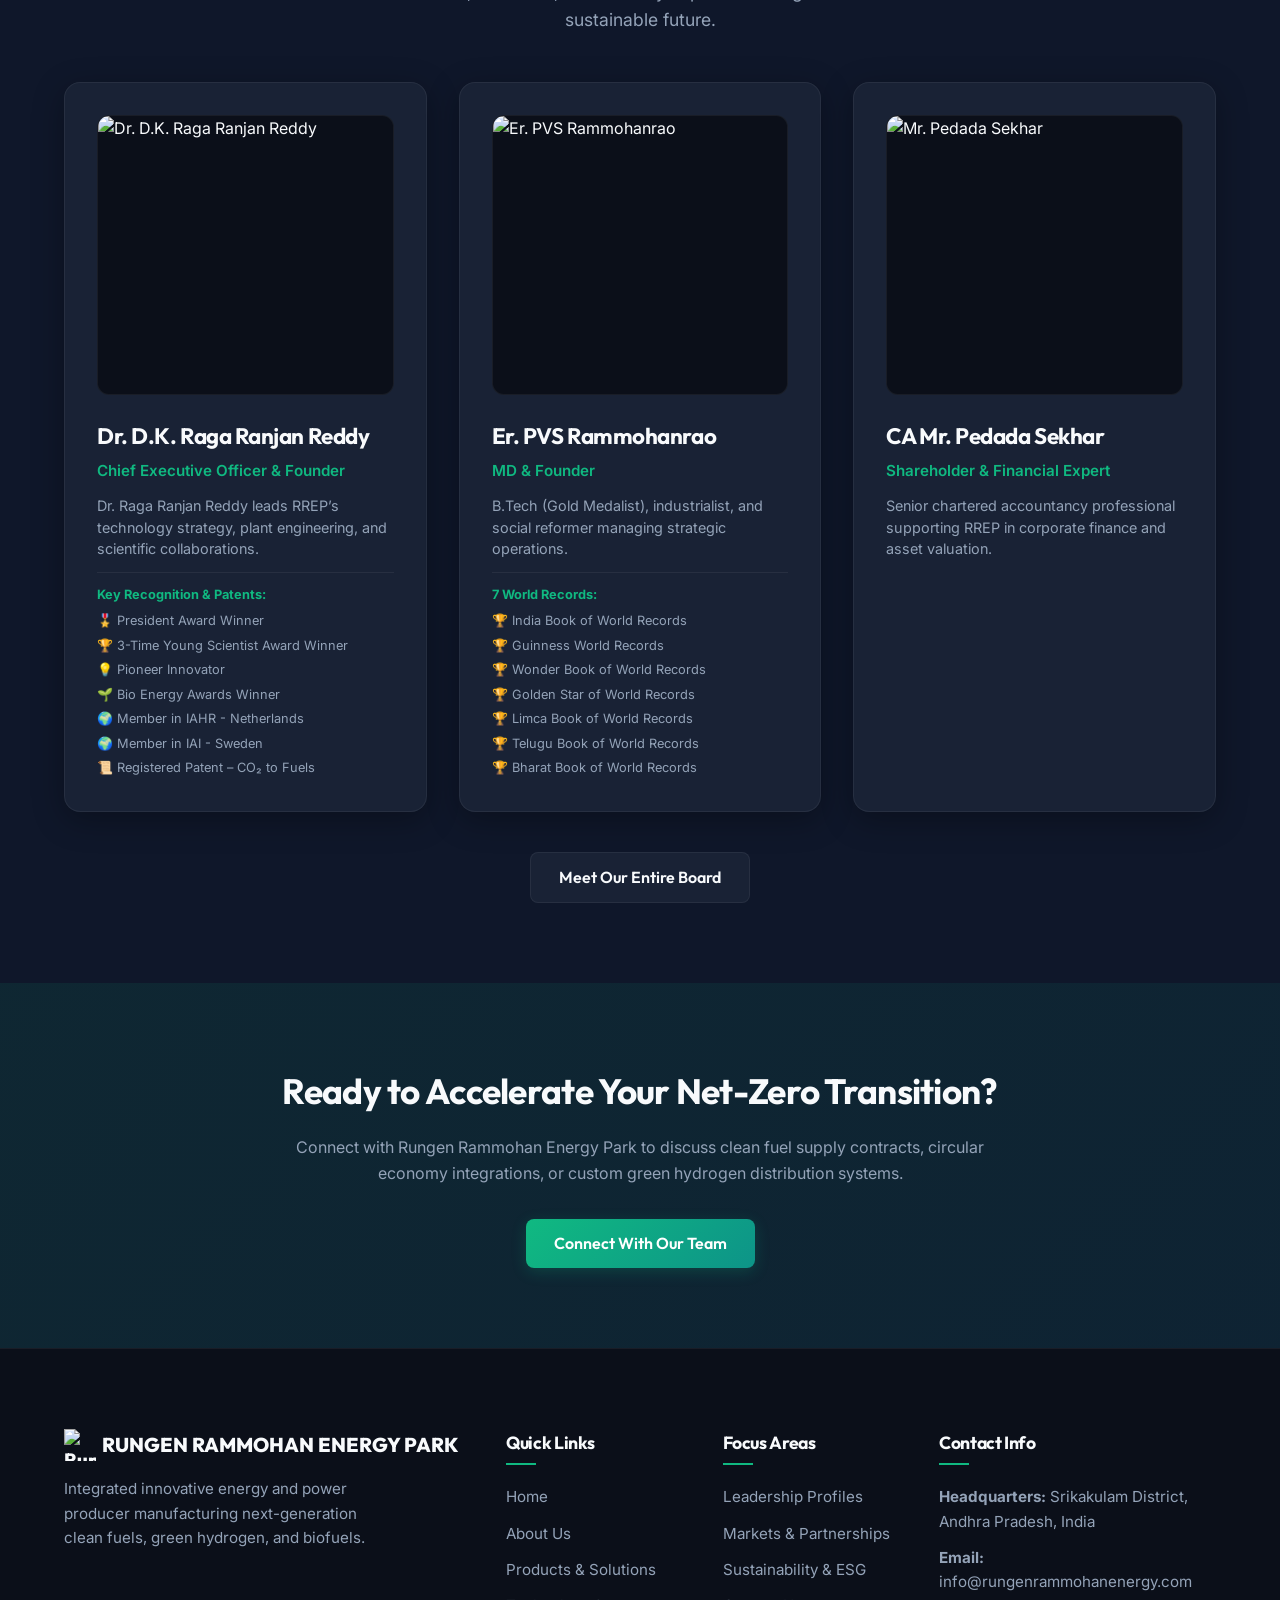
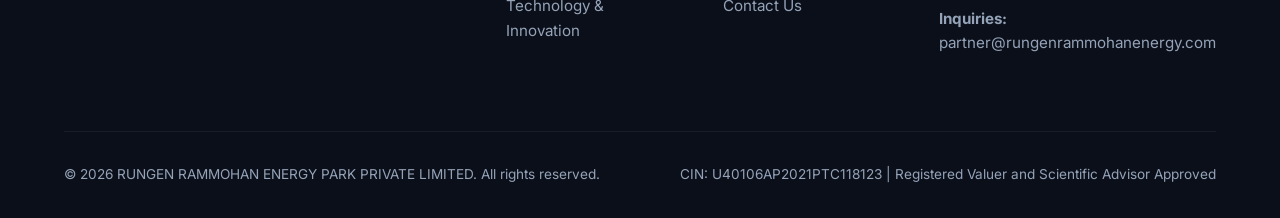
==== commit cebc492a: "Add Bio-catalysts: Cloned Microorganisms product to products.html and include AI generated image" ====
--- a/index.html
+++ b/index.html
@@ -42,11 +42,12 @@
         <div class="product-badge">Clean Fuel & Power Pioneer</div>
         <h1>Powering the Future with <span class="gradient-text">Innovative Power Production without any source</span>
         </h1>
-        <p>RUNGEN RAMMOHAN ENERGY PARK is an advanced energy company focused on manufacturing next-generation of power &
-          <span style="color: var(--accent); font-weight: 500;">Innovative energy, clean
+        <p style="color: var(--accent); font-weight: 500;">RUNGEN RAMMOHAN ENERGY PARK is an advanced energy company
+          focused on manufacturing next-generation of power &
+          Innovative energy, clean
           fuels, Green Hydrogen, Bio-Methanol, Bio-Ethanol, and Sustainable Aviation Fuel (SAF) leveraging circular
           economy
-          principles.</span></p>
+          principles.</p>
         <div class="hero-buttons">
           <a href="products.html" class="btn btn-primary">Explore Products</a>
           <a href="contact.html" class="btn btn-secondary">Partner With Us</a>
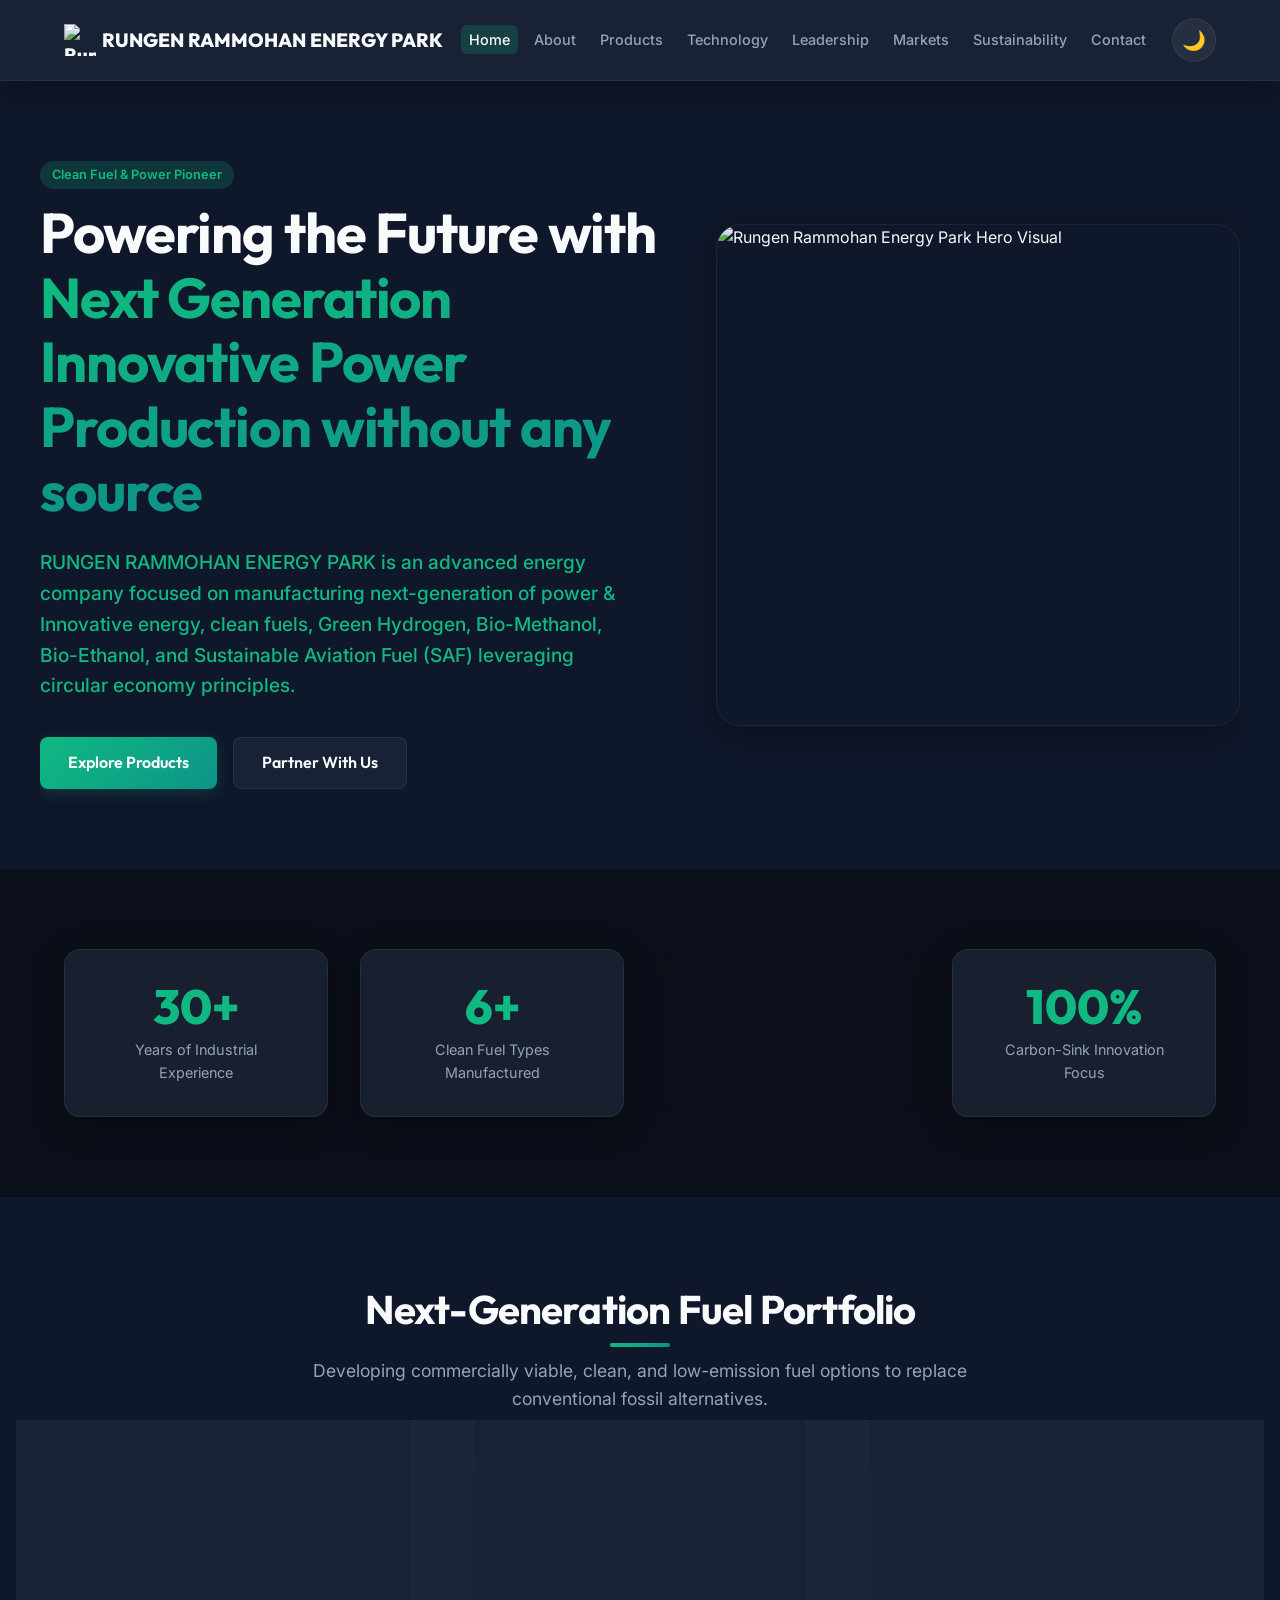
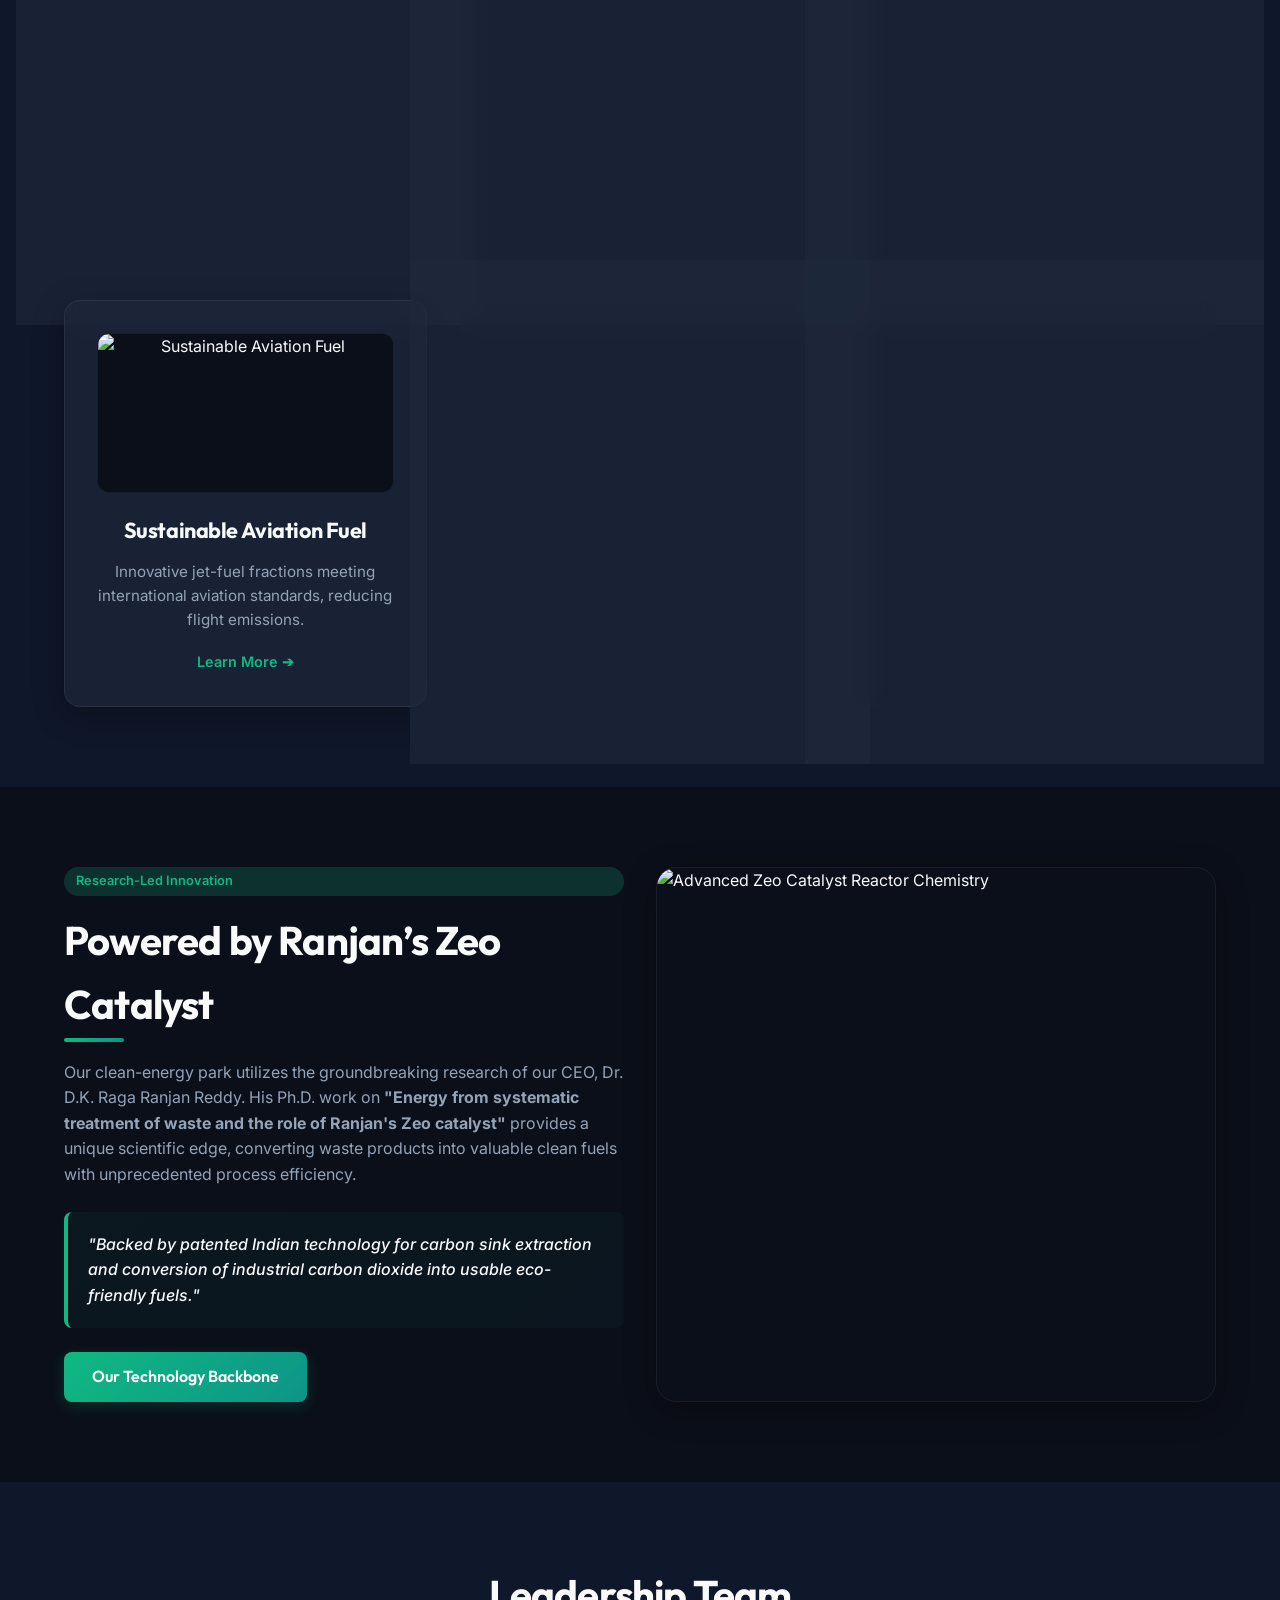
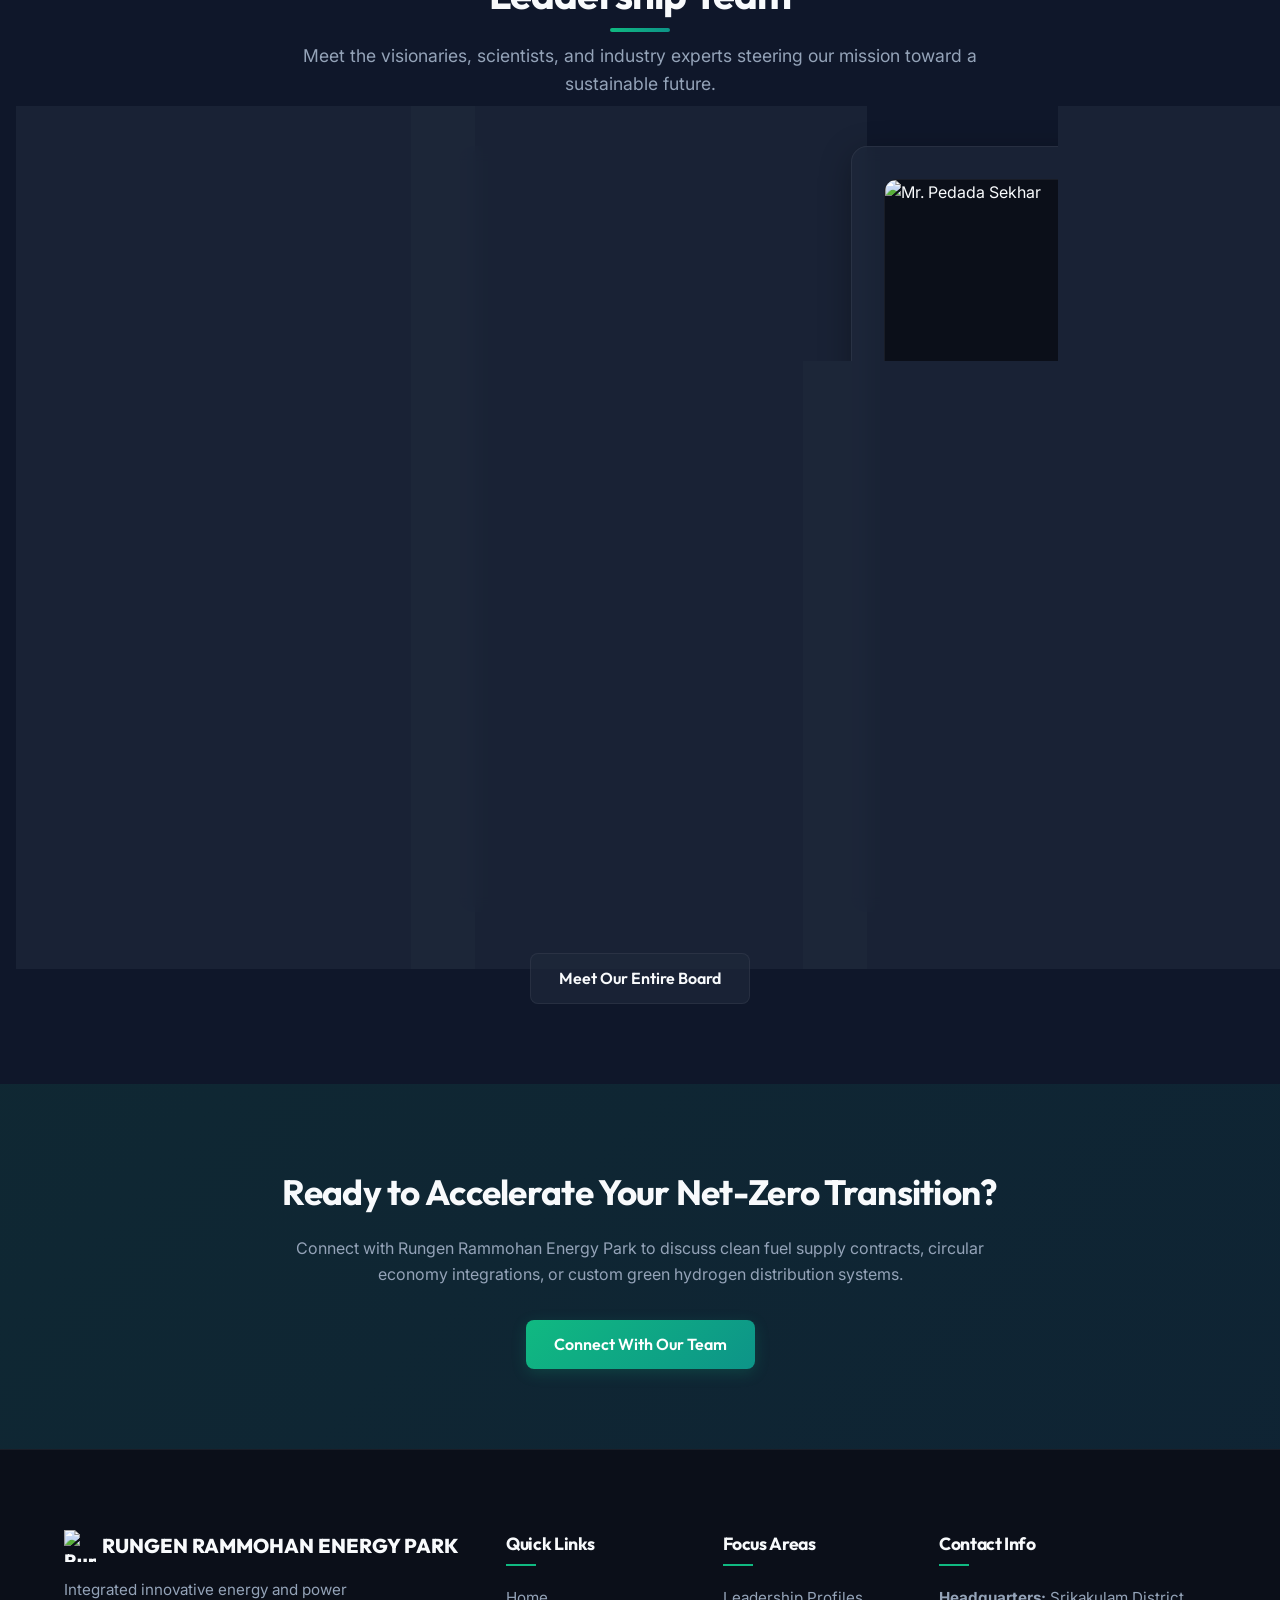
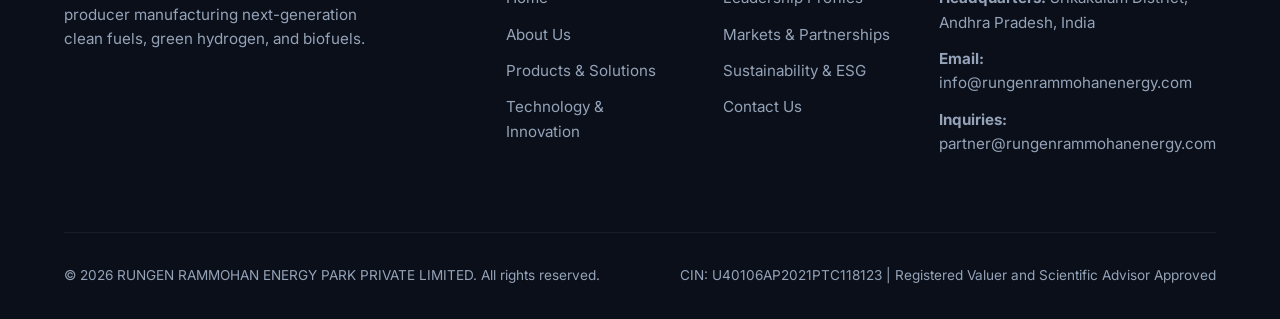
==== commit 75f05583: "Update website: replace hero video, update logo, add biomass & export cards, and add leadership emai" ====
--- a/index.html
+++ b/index.html
@@ -7,8 +7,7 @@
   <title>RUNGEN RAMMOHAN ENERGY PARK - Advanced Clean Fuels & Power Solutions</title>
   <meta name="description"
     content="RUNGEN RAMMOHAN ENERGY PARK PRIVATE LIMITED is an integrated innovative energy producer manufacturing CNG, Bio-Methanol, Ethanol, Biofuels, Green Hydrogen, and SAF.">
-  <link rel="preload" as="image"
-    href="https://res.cloudinary.com/ddam1v1kr/video/upload/q_auto,f_auto/rungen-hero-video_edt68v.jpg">
+  <link rel="preload" as="image" href="https://res.cloudinary.com/ddam1v1kr/image/upload/f_auto/q_auto/rungen-rammohan-energy-park-hero-image_gg1ivh.png">
   <link rel="stylesheet" href="css/style.css">
 
   <!-- Open Graph / Facebook -->
@@ -40,7 +39,8 @@
     <div class="hero-grid animate-fade-up">
       <div class="hero-content">
         <div class="product-badge">Clean Fuel & Power Pioneer</div>
-        <h1>Powering the Future with <span class="gradient-text">Innovative Power Production without any source</span>
+        <h1>Powering the Future with <span class="gradient-text"> Next Generation Innovative Power Production without
+            any source</span>
         </h1>
         <p style="color: var(--accent); font-weight: 500;">RUNGEN RAMMOHAN ENERGY PARK is an advanced energy company
           focused on manufacturing next-generation of power &
@@ -54,14 +54,8 @@
         </div>
       </div>
       <div class="hero-visual">
-        <video autoplay muted loop playsinline preload="auto"
-          poster="https://res.cloudinary.com/ddam1v1kr/video/upload/q_auto,f_auto/rungen-hero-video_edt68v.jpg">
-          <source src="https://res.cloudinary.com/ddam1v1kr/video/upload/q_auto,f_auto/rungen-hero-video_edt68v.webm"
-            type="video/webm">
-          <source src="https://res.cloudinary.com/ddam1v1kr/video/upload/q_auto,f_auto/rungen-hero-video_edt68v.mp4"
-            type="video/mp4">
-          Your browser does not support the video tag.
-        </video>
+        <img src="https://res.cloudinary.com/ddam1v1kr/image/upload/f_auto/q_auto/rungen-rammohan-energy-park-hero-image_gg1ivh.png"
+          alt="Rungen Rammohan Energy Park Hero Visual">
       </div>
     </div>
   </section>
@@ -217,6 +211,12 @@
           <div class="leader-info">
             <h3>Dr. D.K. Raga Ranjan Reddy</h3>
             <div class="leader-title">Chief Executive Officer & Founder</div>
+            <div class="leader-email">
+              <a href="mailto:ceo@rungenrammohanenergypark.com">
+                <svg width="14" height="14" viewBox="0 0 24 24" fill="none" stroke="currentColor" stroke-width="2" stroke-linecap="round" stroke-linejoin="round"><path d="M4 4h16c1.1 0 2 .9 2 2v12c0 1.1-.9 2-2 2H4c-1.1 0-2-.9-2-2V6c0-1.1.9-2 2-2z"></path><polyline points="22,6 12,13 2,6"></polyline></svg>
+                ceo@rungenrammohanenergypark.com
+              </a>
+            </div>
             <p class="leader-bio" style="font-size: 0.9rem; line-height: 1.5; margin-bottom: 12px;">
               Dr. Raga Ranjan Reddy leads RREP’s technology strategy, plant engineering, and scientific collaborations.
             </p>
@@ -248,6 +248,12 @@
           <div class="leader-info">
             <h3>Er. PVS Rammohanrao</h3>
             <div class="leader-title">MD & Founder</div>
+            <div class="leader-email">
+              <a href="mailto:md@rungenrammohanenergypark.com">
+                <svg width="14" height="14" viewBox="0 0 24 24" fill="none" stroke="currentColor" stroke-width="2" stroke-linecap="round" stroke-linejoin="round"><path d="M4 4h16c1.1 0 2 .9 2 2v12c0 1.1-.9 2-2 2H4c-1.1 0-2-.9-2-2V6c0-1.1.9-2 2-2z"></path><polyline points="22,6 12,13 2,6"></polyline></svg>
+                md@rungenrammohanenergypark.com
+              </a>
+            </div>
             <p class="leader-bio" style="font-size: 0.9rem; line-height: 1.5; margin-bottom: 12px;">
               B.Tech (Gold Medalist), industrialist, and social reformer managing strategic operations.
             </p>
@@ -278,6 +284,12 @@
           <div class="leader-info">
             <h3>CA Mr. Pedada Sekhar</h3>
             <div class="leader-title">Shareholder & Financial Expert</div>
+            <div class="leader-email">
+              <a href="mailto:financialadvisor@rungenrammohanenergypark.com">
+                <svg width="14" height="14" viewBox="0 0 24 24" fill="none" stroke="currentColor" stroke-width="2" stroke-linecap="round" stroke-linejoin="round"><path d="M4 4h16c1.1 0 2 .9 2 2v12c0 1.1-.9 2-2 2H4c-1.1 0-2-.9-2-2V6c0-1.1.9-2 2-2z"></path><polyline points="22,6 12,13 2,6"></polyline></svg>
+                financialadvisor@rungenrammohanenergypark.com
+              </a>
+            </div>
             <p class="leader-bio" style="font-size: 0.9rem; line-height: 1.5; margin-bottom: 0;">
               Senior chartered accountancy professional supporting RREP in corporate finance and asset valuation.
             </p>
--- a/css/style.css
+++ b/css/style.css
@@ -607,6 +607,24 @@
   margin-bottom: 12px;
 }
 
+.leader-email {
+  font-size: 0.9rem;
+  margin-bottom: 12px;
+}
+
+.leader-email a {
+  color: var(--accent);
+  font-weight: 500;
+  display: inline-flex;
+  align-items: center;
+  gap: 6px;
+}
+
+.leader-email a:hover {
+  color: var(--accent-hover);
+  text-decoration: underline;
+}
+
 .leader-bio {
   color: var(--text-secondary);
   font-size: 0.95rem;
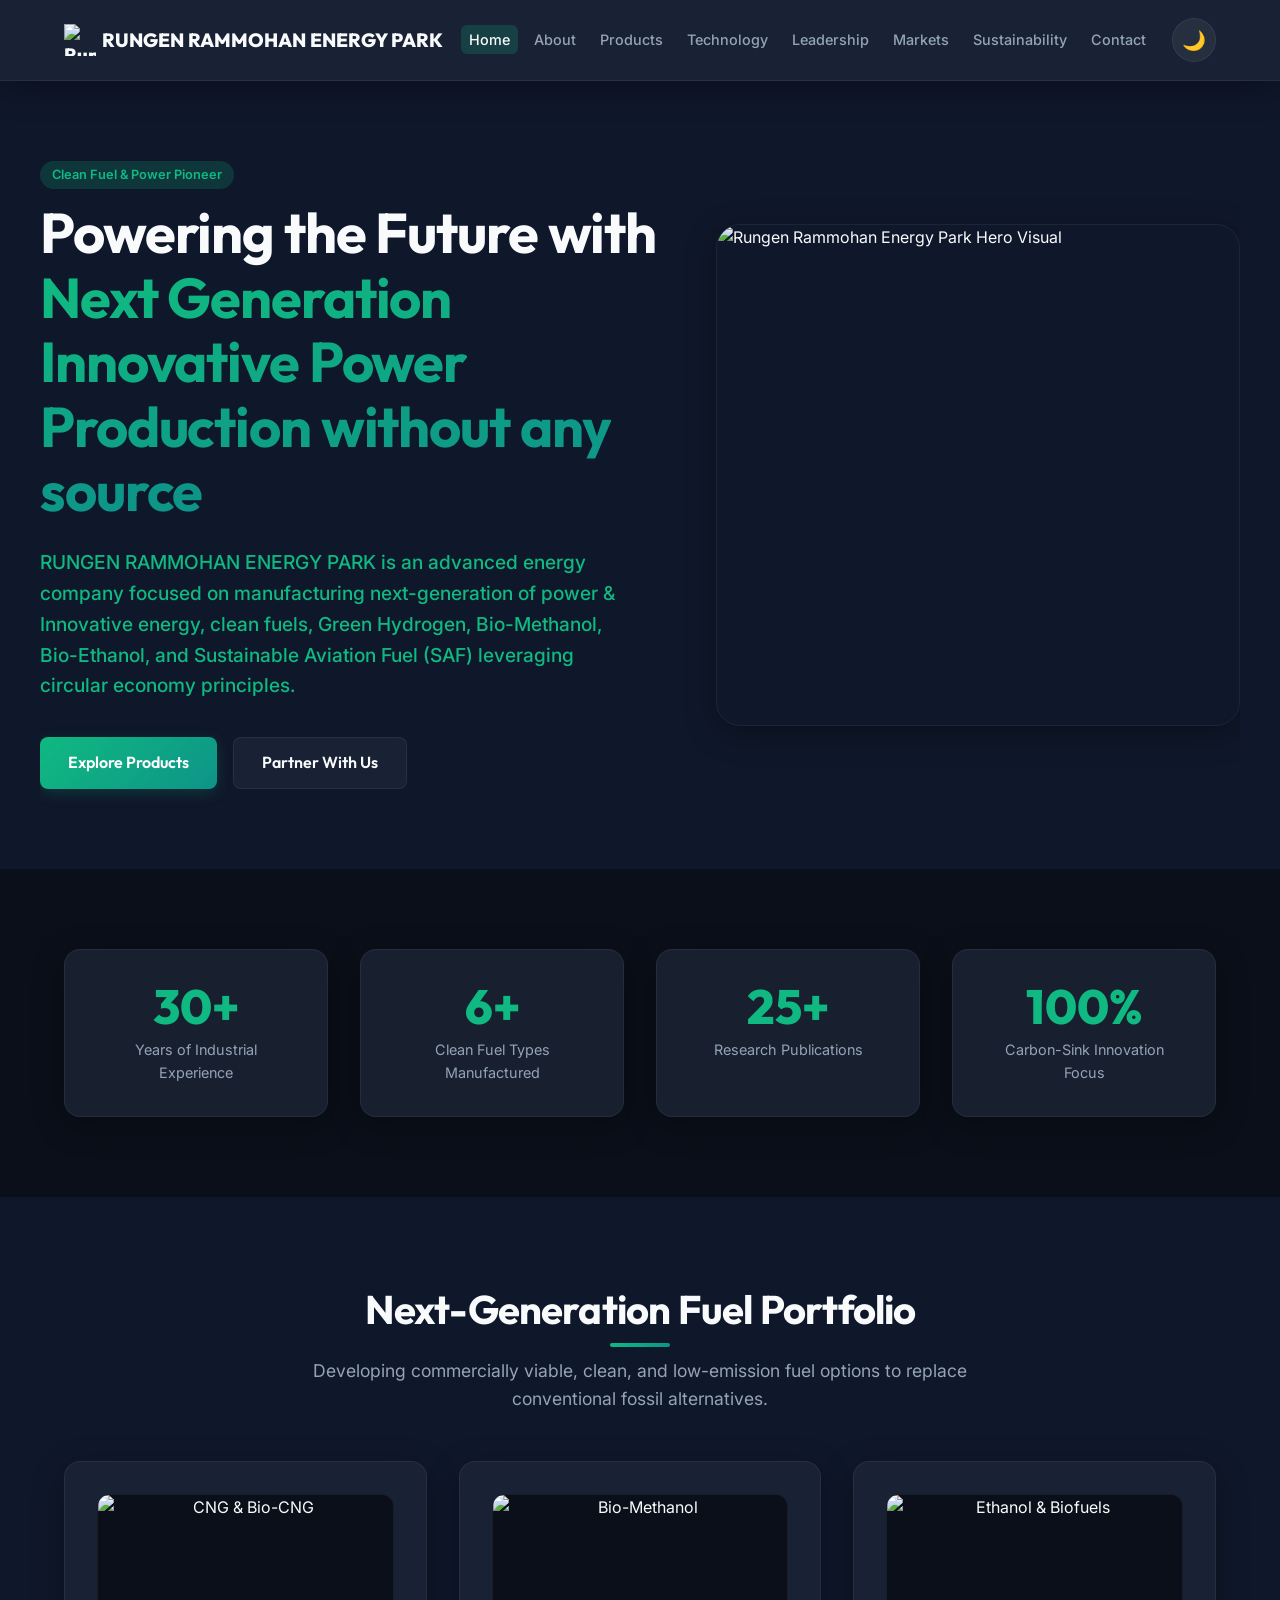
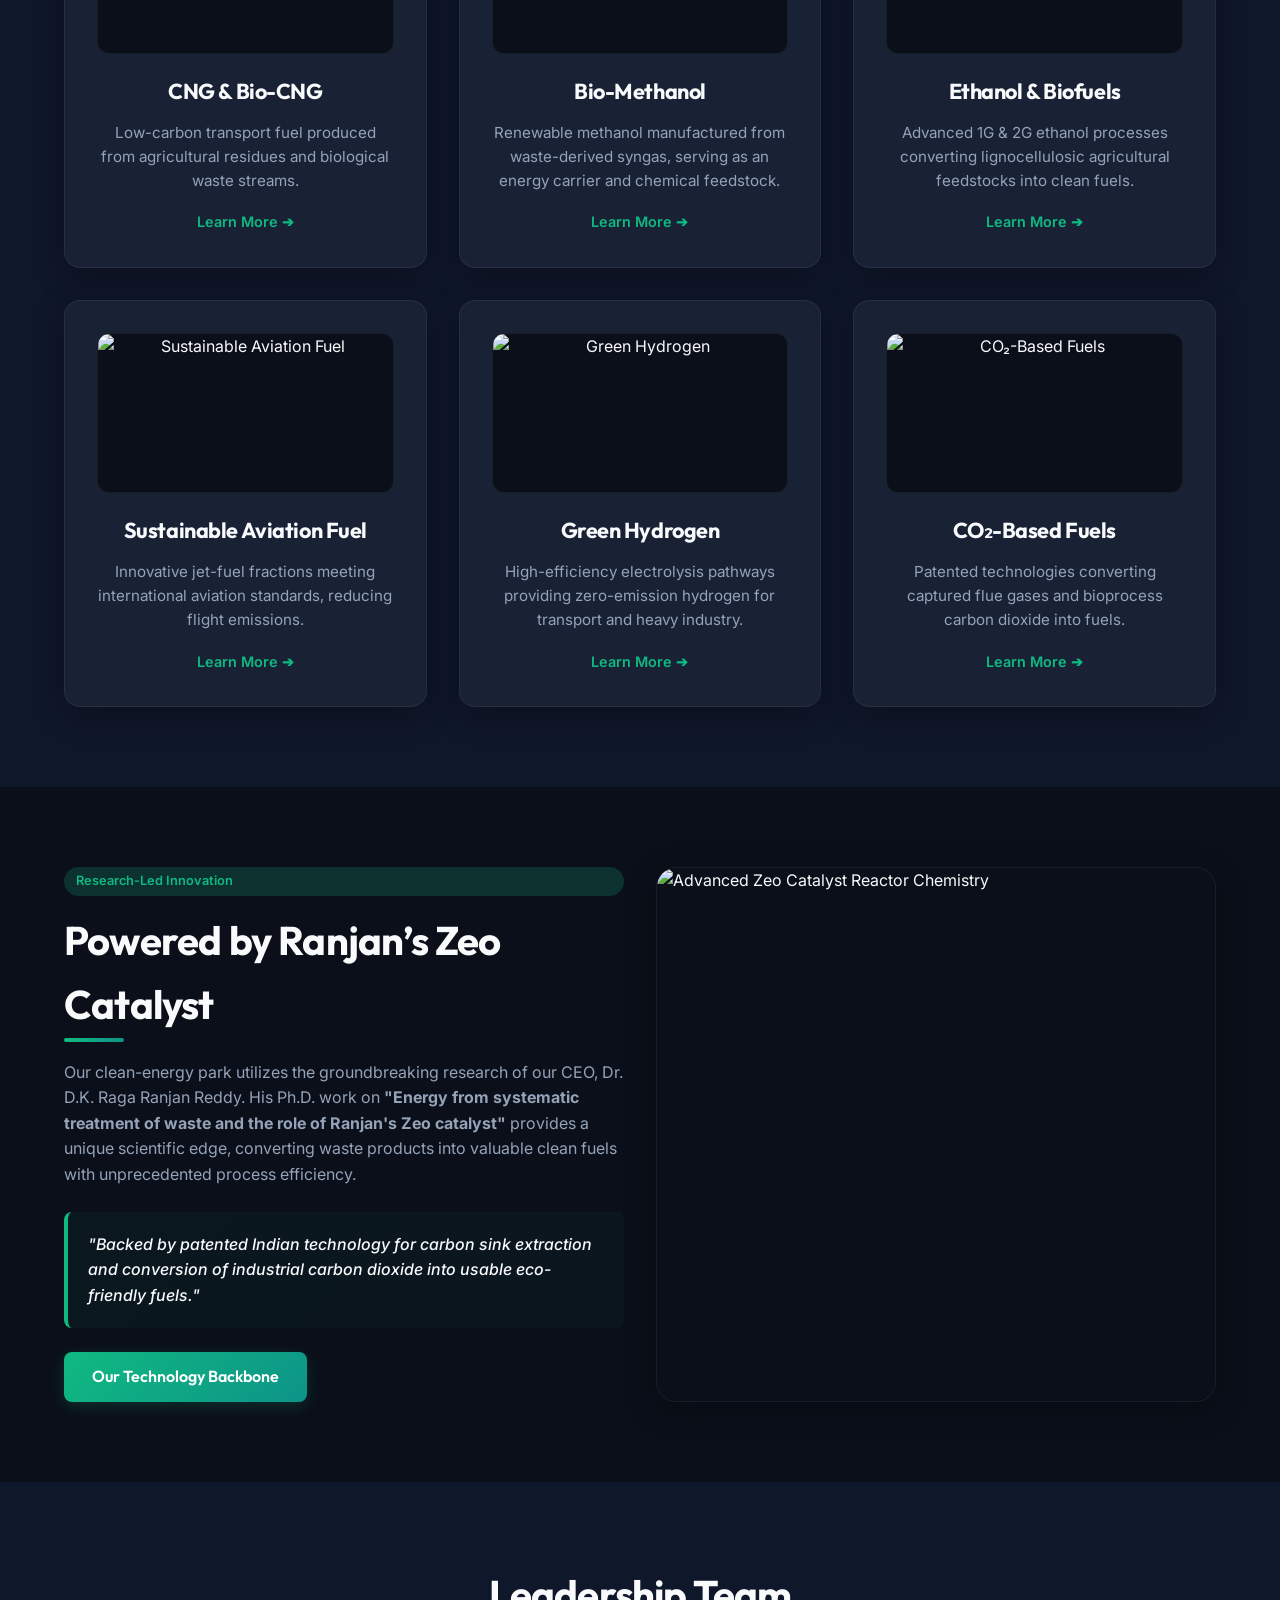
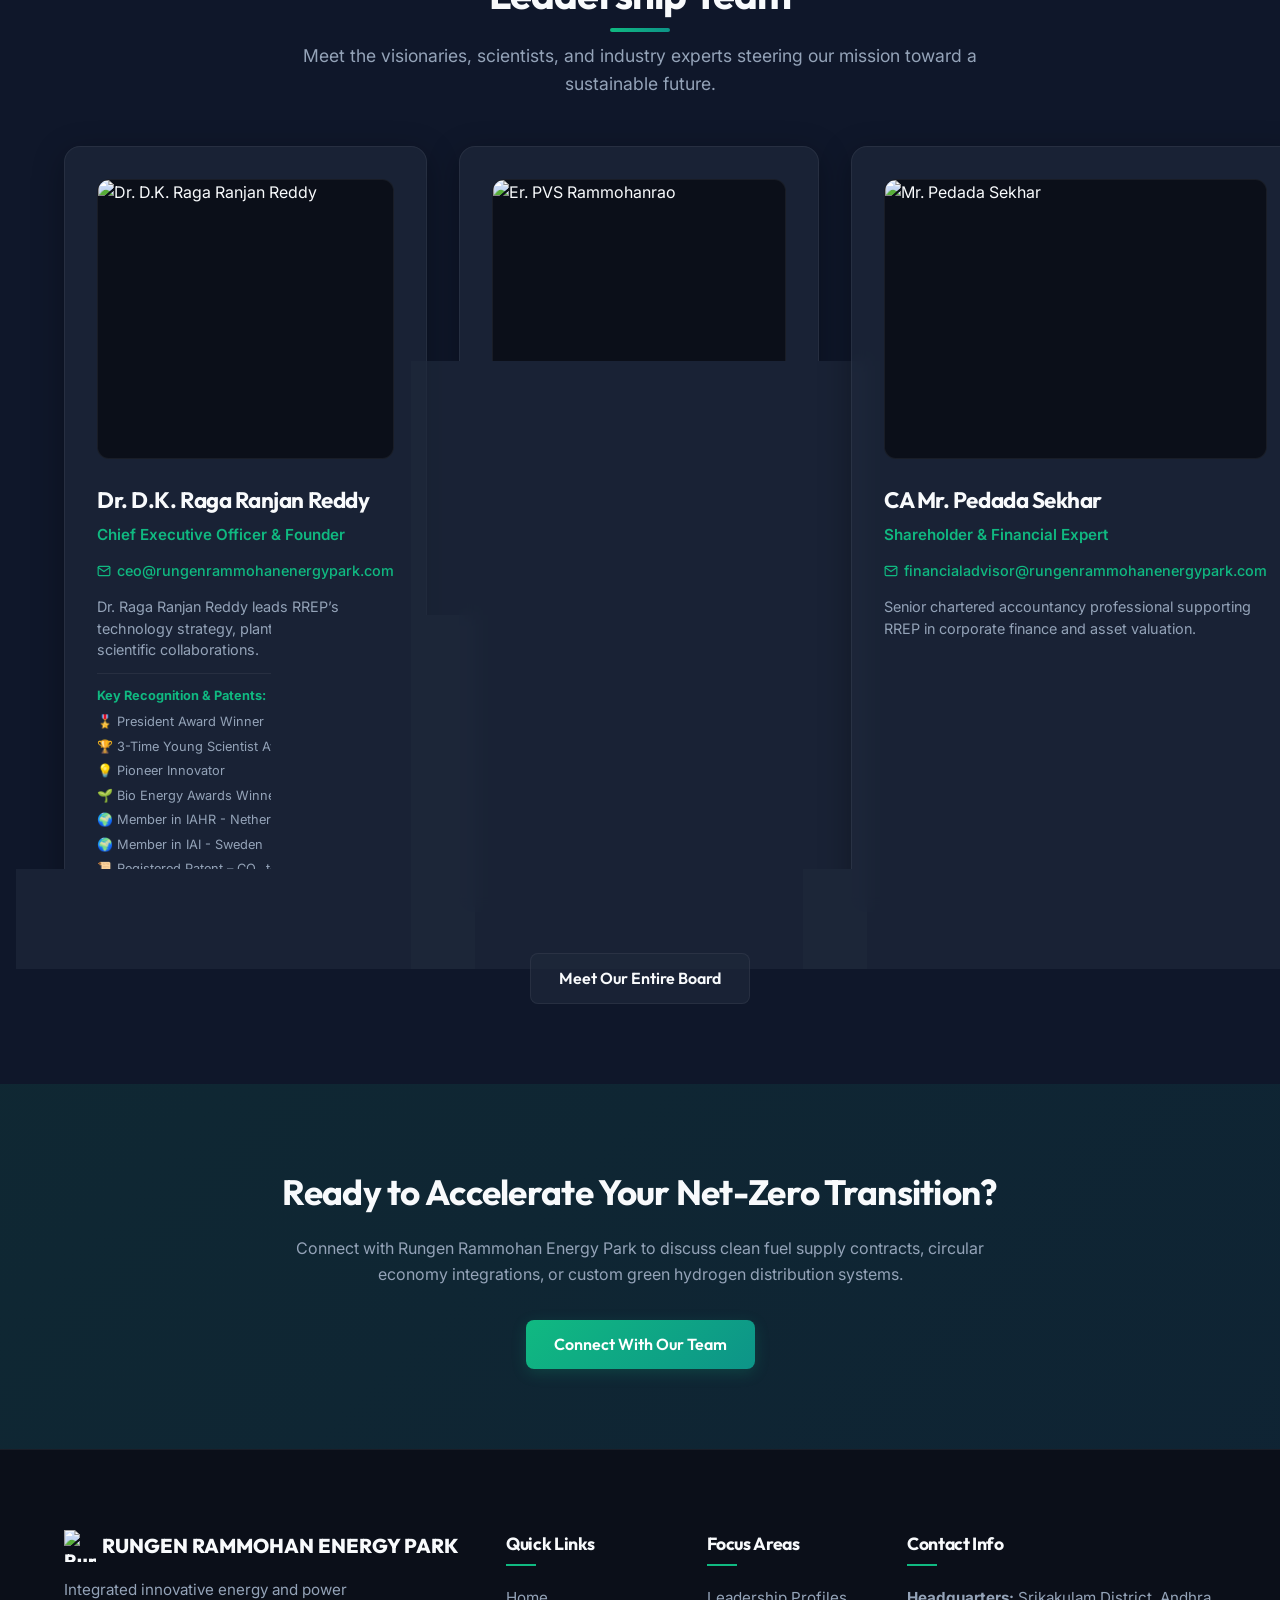
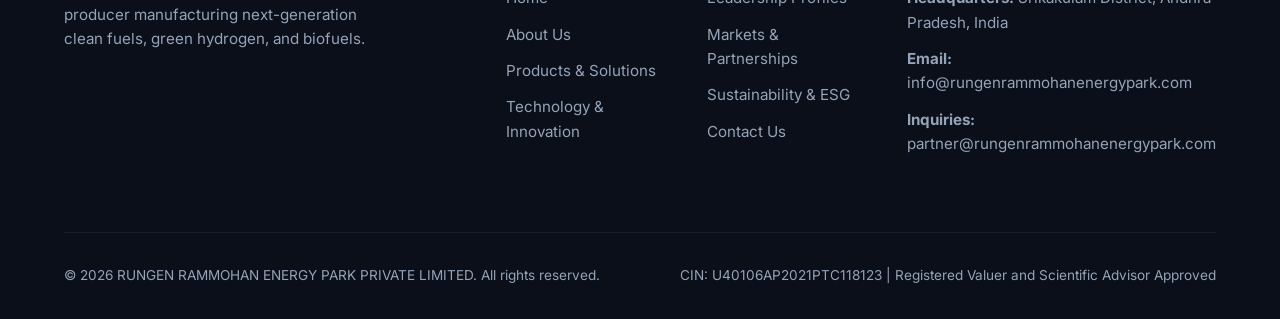
==== commit 367961dd: "update address and email address" ====
--- a/index.html
+++ b/index.html
@@ -7,12 +7,13 @@
   <title>RUNGEN RAMMOHAN ENERGY PARK - Advanced Clean Fuels & Power Solutions</title>
   <meta name="description"
     content="RUNGEN RAMMOHAN ENERGY PARK PRIVATE LIMITED is an integrated innovative energy producer manufacturing CNG, Bio-Methanol, Ethanol, Biofuels, Green Hydrogen, and SAF.">
-  <link rel="preload" as="image" href="https://res.cloudinary.com/ddam1v1kr/image/upload/f_auto/q_auto/rungen-rammohan-energy-park-hero-image_gg1ivh.png">
+  <link rel="preload" as="image"
+    href="https://res.cloudinary.com/ddam1v1kr/image/upload/f_auto/q_auto/rungen-rammohan-energy-park-hero-image_gg1ivh.png">
   <link rel="stylesheet" href="css/style.css">
 
   <!-- Open Graph / Facebook -->
   <meta property="og:type" content="website">
-  <meta property="og:url" content="https://rungenrammohanenergy.com/">
+  <meta property="og:url" content="https://rungenrammohanenergypark.com/">
   <meta property="og:title" content="RUNGEN RAMMOHAN ENERGY PARK - Advanced Clean Fuels & Power Solutions">
   <meta property="og:description"
     content="RUNGEN RAMMOHAN ENERGY PARK PRIVATE LIMITED is an integrated innovative energy producer manufacturing CNG, Bio-Methanol, Ethanol, Biofuels, Green Hydrogen, and SAF.">
@@ -21,7 +22,7 @@
 
   <!-- Twitter -->
   <meta property="twitter:card" content="summary_large_image">
-  <meta property="twitter:url" content="https://rungenrammohanenergy.com/">
+  <meta property="twitter:url" content="https://rungenrammohanenergypark.com/">
   <meta property="twitter:title" content="RUNGEN RAMMOHAN ENERGY PARK - Advanced Clean Fuels & Power Solutions">
   <meta property="twitter:description"
     content="RUNGEN RAMMOHAN ENERGY PARK PRIVATE LIMITED is an integrated innovative energy producer manufacturing CNG, Bio-Methanol, Ethanol, Biofuels, Green Hydrogen, and SAF.">
@@ -54,7 +55,8 @@
         </div>
       </div>
       <div class="hero-visual">
-        <img src="https://res.cloudinary.com/ddam1v1kr/image/upload/f_auto/q_auto/rungen-rammohan-energy-park-hero-image_gg1ivh.png"
+        <img
+          src="https://res.cloudinary.com/ddam1v1kr/image/upload/f_auto/q_auto/rungen-rammohan-energy-park-hero-image_gg1ivh.png"
           alt="Rungen Rammohan Energy Park Hero Visual">
       </div>
     </div>
@@ -213,7 +215,11 @@
             <div class="leader-title">Chief Executive Officer & Founder</div>
             <div class="leader-email">
               <a href="mailto:ceo@rungenrammohanenergypark.com">
-                <svg width="14" height="14" viewBox="0 0 24 24" fill="none" stroke="currentColor" stroke-width="2" stroke-linecap="round" stroke-linejoin="round"><path d="M4 4h16c1.1 0 2 .9 2 2v12c0 1.1-.9 2-2 2H4c-1.1 0-2-.9-2-2V6c0-1.1.9-2 2-2z"></path><polyline points="22,6 12,13 2,6"></polyline></svg>
+                <svg width="14" height="14" viewBox="0 0 24 24" fill="none" stroke="currentColor" stroke-width="2"
+                  stroke-linecap="round" stroke-linejoin="round">
+                  <path d="M4 4h16c1.1 0 2 .9 2 2v12c0 1.1-.9 2-2 2H4c-1.1 0-2-.9-2-2V6c0-1.1.9-2 2-2z"></path>
+                  <polyline points="22,6 12,13 2,6"></polyline>
+                </svg>
                 ceo@rungenrammohanenergypark.com
               </a>
             </div>
@@ -250,7 +256,11 @@
             <div class="leader-title">MD & Founder</div>
             <div class="leader-email">
               <a href="mailto:md@rungenrammohanenergypark.com">
-                <svg width="14" height="14" viewBox="0 0 24 24" fill="none" stroke="currentColor" stroke-width="2" stroke-linecap="round" stroke-linejoin="round"><path d="M4 4h16c1.1 0 2 .9 2 2v12c0 1.1-.9 2-2 2H4c-1.1 0-2-.9-2-2V6c0-1.1.9-2 2-2z"></path><polyline points="22,6 12,13 2,6"></polyline></svg>
+                <svg width="14" height="14" viewBox="0 0 24 24" fill="none" stroke="currentColor" stroke-width="2"
+                  stroke-linecap="round" stroke-linejoin="round">
+                  <path d="M4 4h16c1.1 0 2 .9 2 2v12c0 1.1-.9 2-2 2H4c-1.1 0-2-.9-2-2V6c0-1.1.9-2 2-2z"></path>
+                  <polyline points="22,6 12,13 2,6"></polyline>
+                </svg>
                 md@rungenrammohanenergypark.com
               </a>
             </div>
@@ -286,7 +296,11 @@
             <div class="leader-title">Shareholder & Financial Expert</div>
             <div class="leader-email">
               <a href="mailto:financialadvisor@rungenrammohanenergypark.com">
-                <svg width="14" height="14" viewBox="0 0 24 24" fill="none" stroke="currentColor" stroke-width="2" stroke-linecap="round" stroke-linejoin="round"><path d="M4 4h16c1.1 0 2 .9 2 2v12c0 1.1-.9 2-2 2H4c-1.1 0-2-.9-2-2V6c0-1.1.9-2 2-2z"></path><polyline points="22,6 12,13 2,6"></polyline></svg>
+                <svg width="14" height="14" viewBox="0 0 24 24" fill="none" stroke="currentColor" stroke-width="2"
+                  stroke-linecap="round" stroke-linejoin="round">
+                  <path d="M4 4h16c1.1 0 2 .9 2 2v12c0 1.1-.9 2-2 2H4c-1.1 0-2-.9-2-2V6c0-1.1.9-2 2-2z"></path>
+                  <polyline points="22,6 12,13 2,6"></polyline>
+                </svg>
                 financialadvisor@rungenrammohanenergypark.com
               </a>
             </div>
